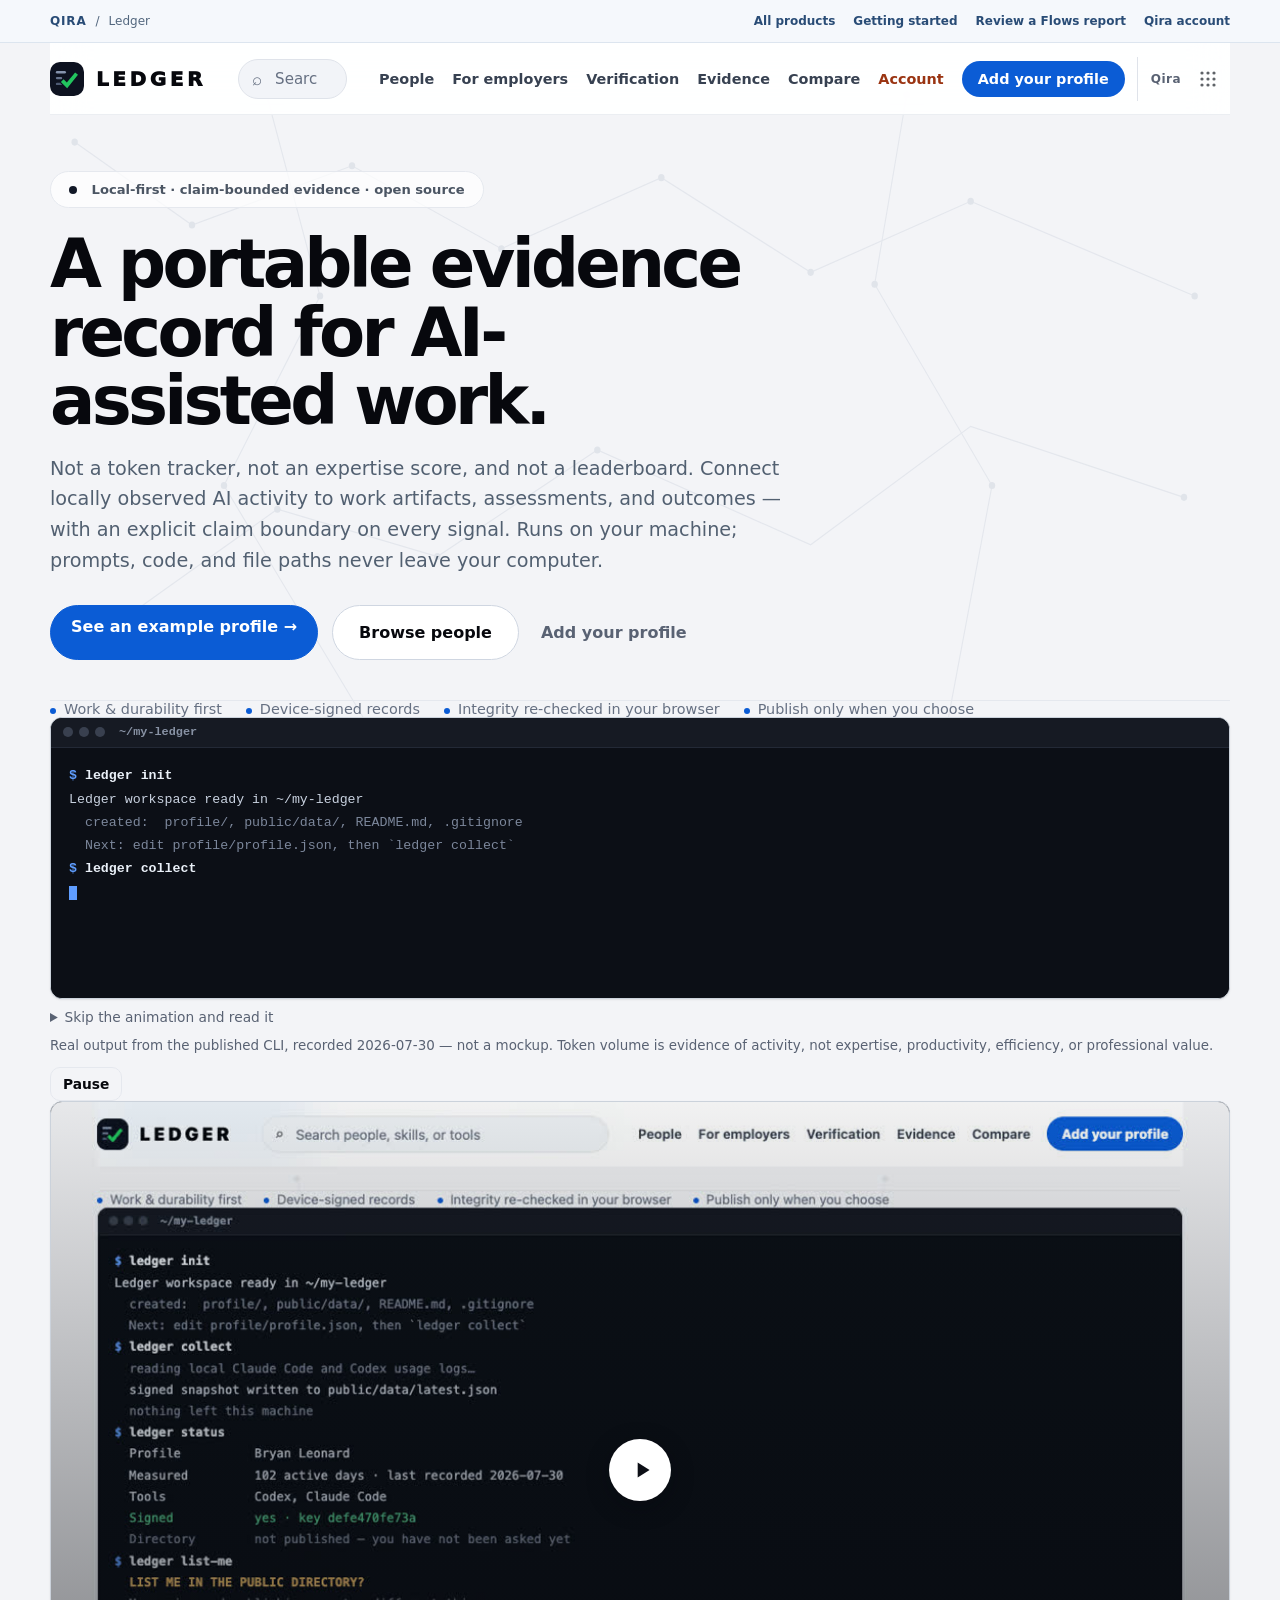
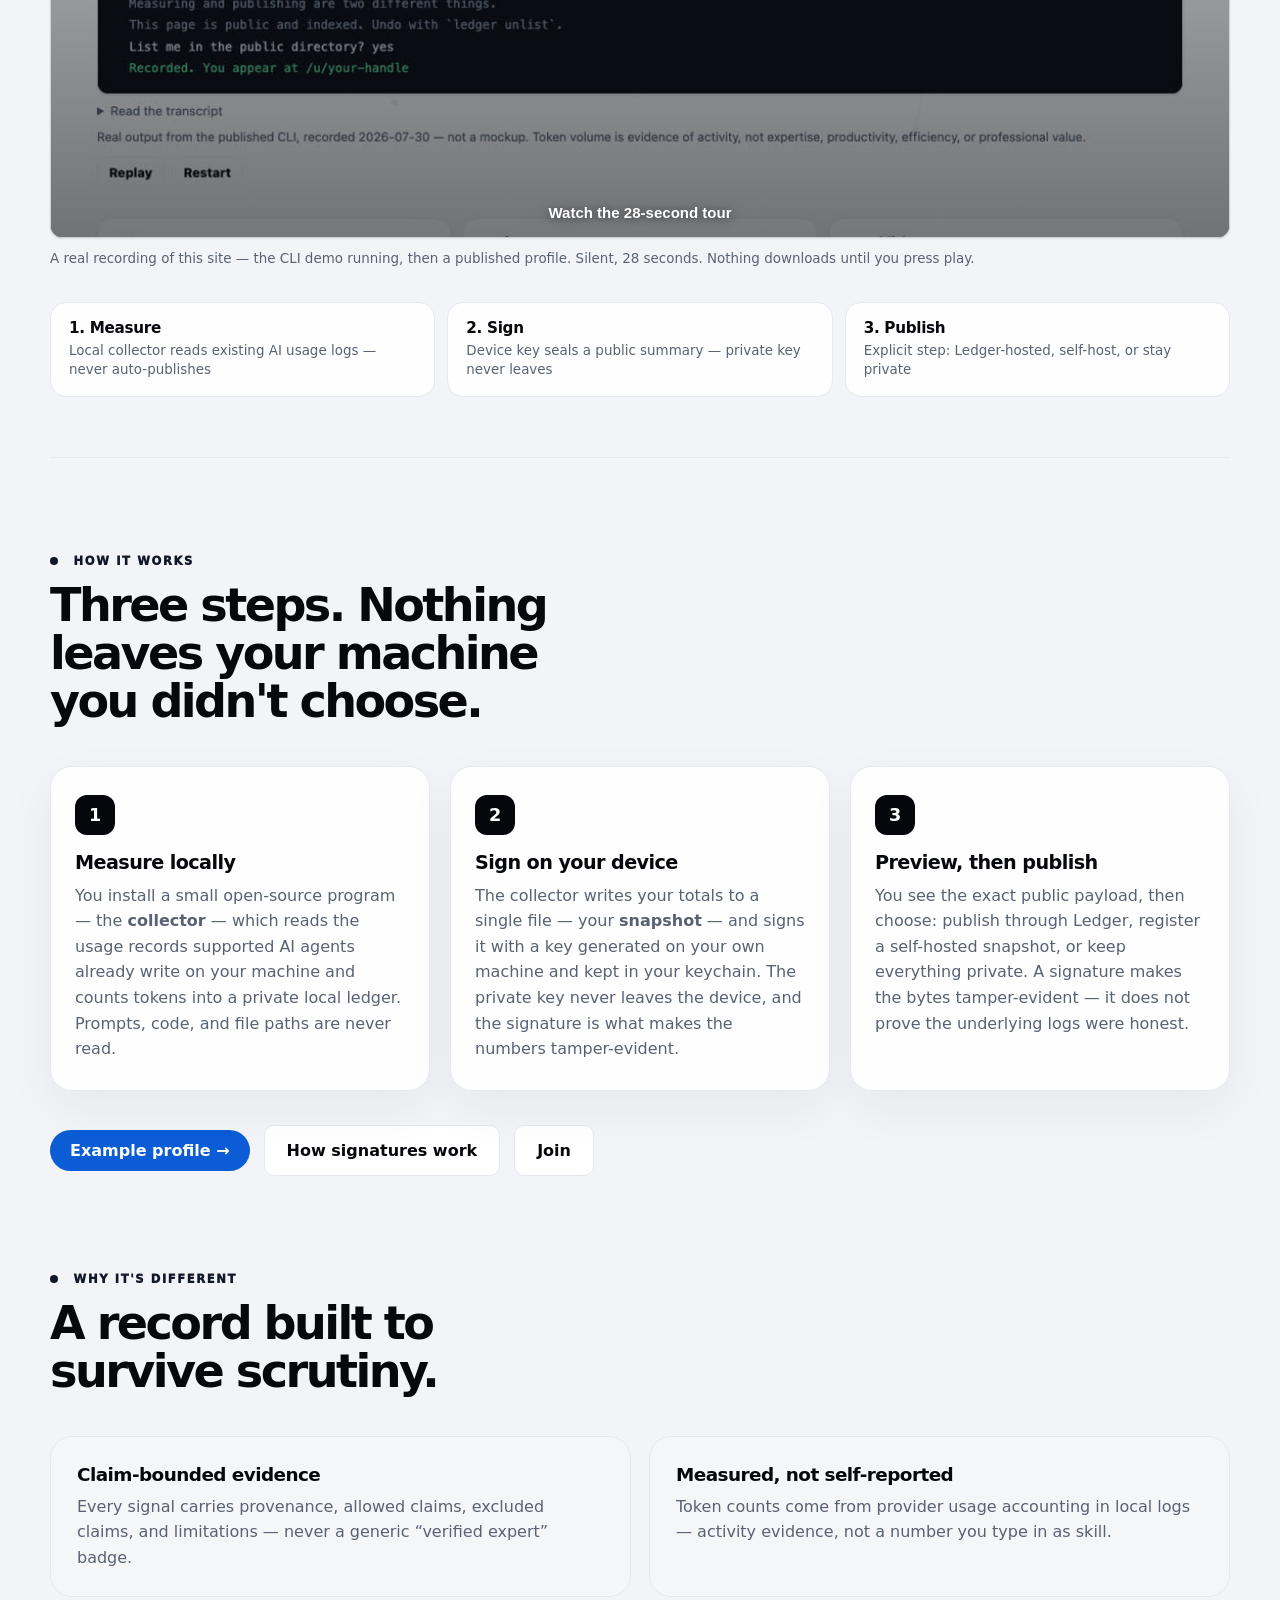
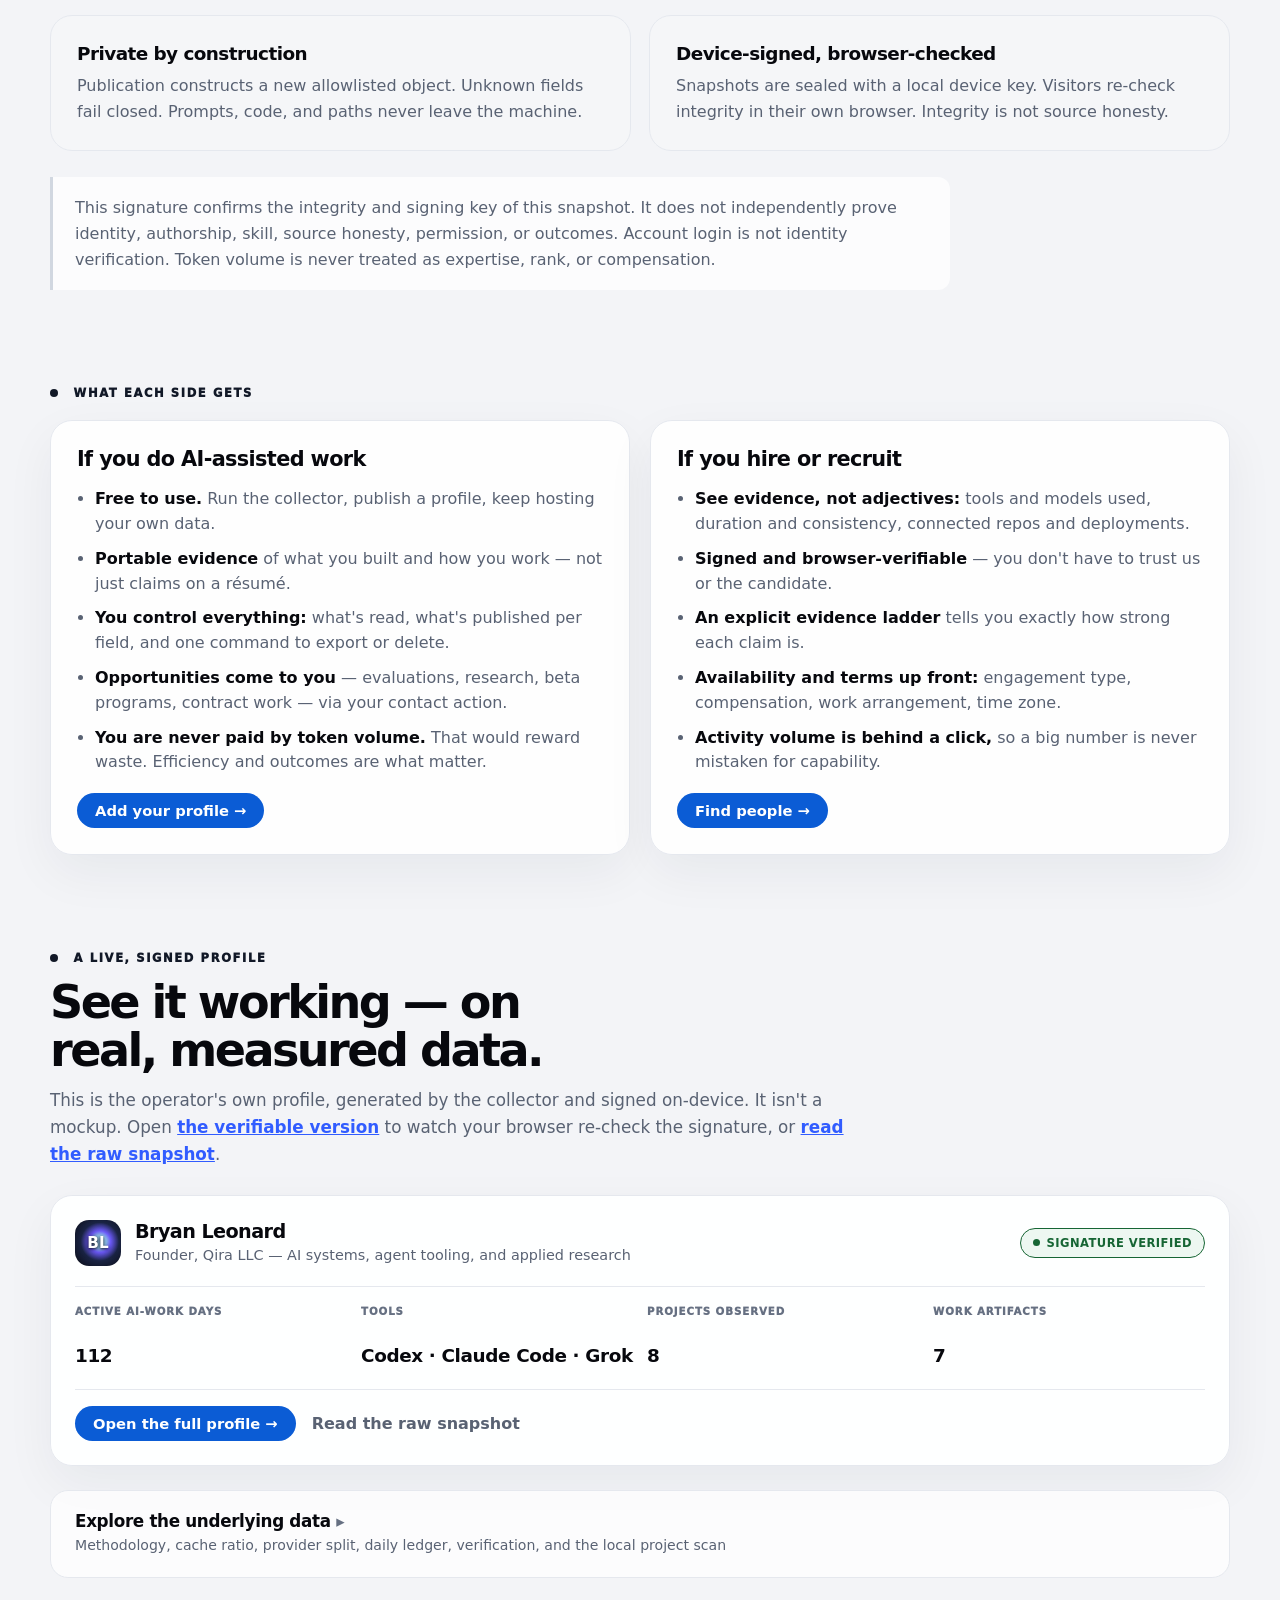
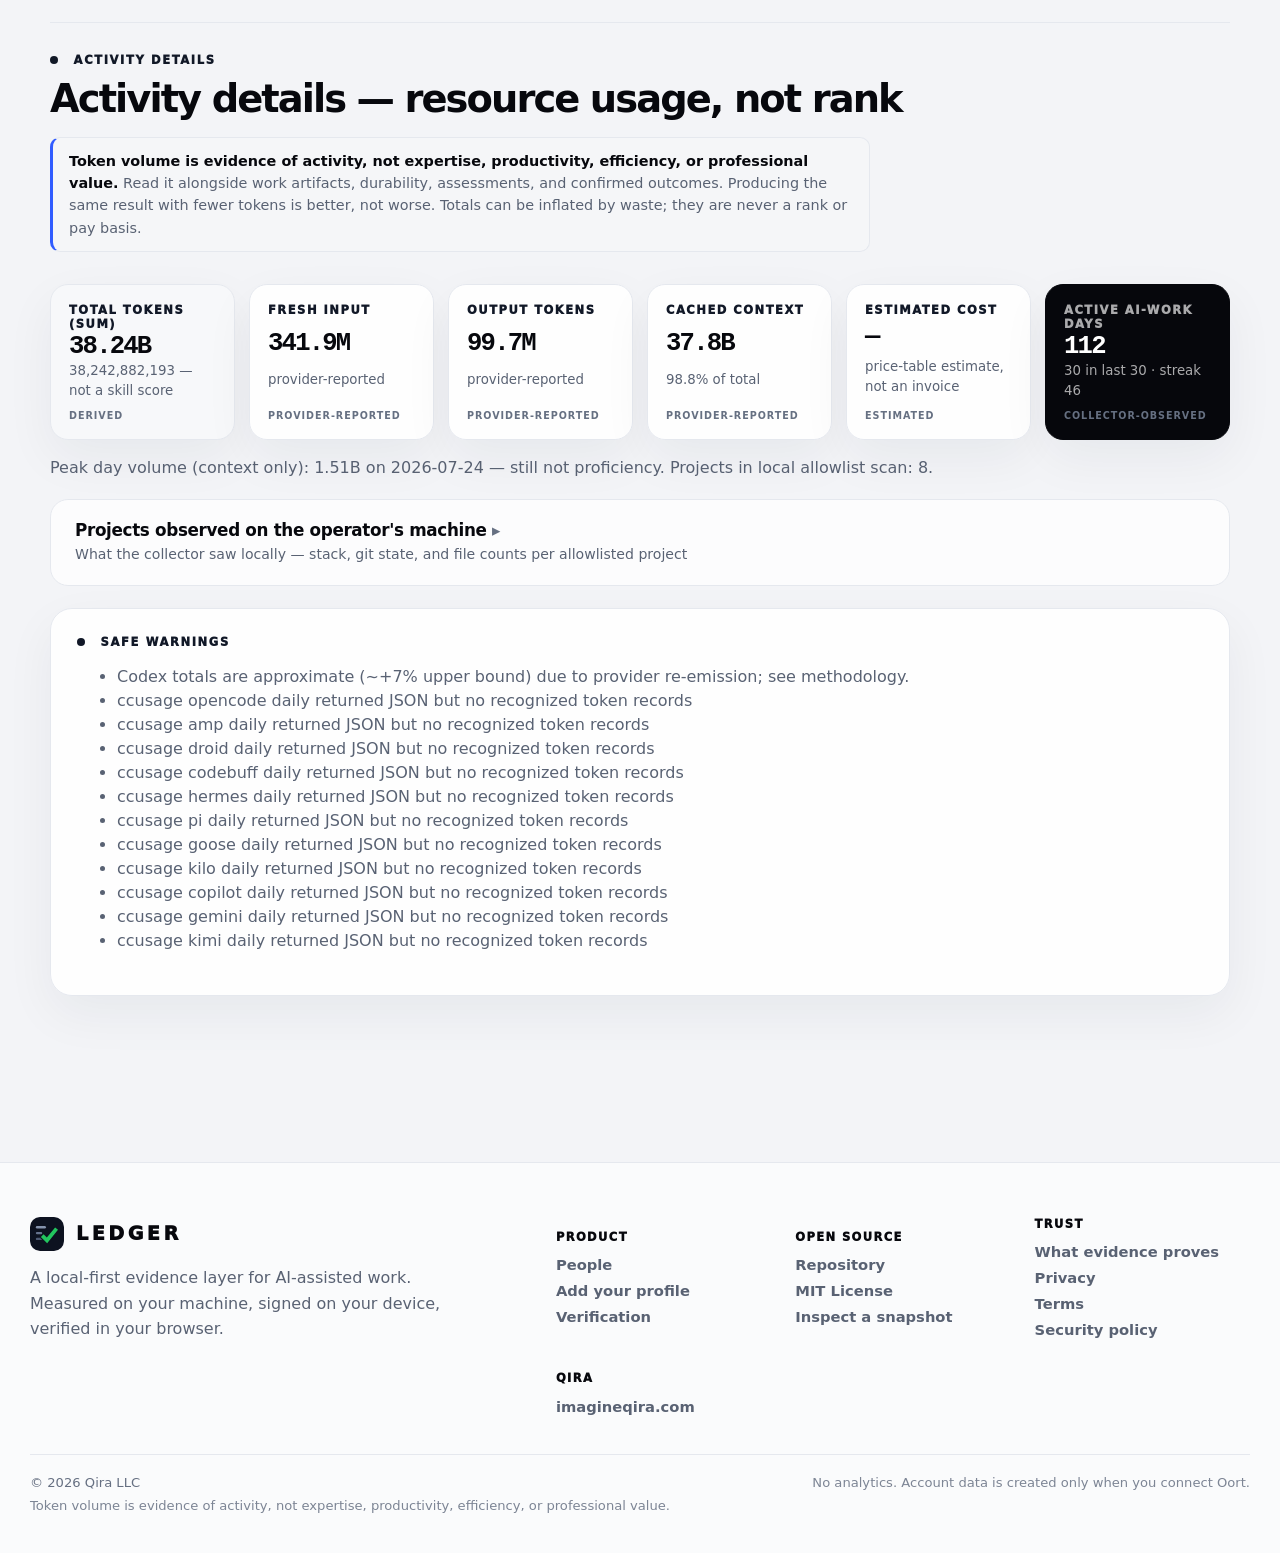
==== index.html @ e7b523a3 "Carry Flows evidence into a private Ledger review" ====
<!doctype html>
<html lang="en">
  <head>
    <meta charset="UTF-8" />
    <meta name="viewport" content="width=device-width, initial-scale=1.0" />
    <meta name="theme-color" content="#05070d" />

    <title>Ledger — Evidence layer for AI-assisted work</title>
    <meta
      name="description"
      content="A local-first evidence layer for AI-assisted work. Own a Ledger handle through your Qira account while prompts, code, provider logs, and signing keys remain on your machine."
    />
    <link rel="canonical" href="https://ledger.imagineqira.com/" />

    <!-- Icons -->
    <link rel="icon" href="/favicon.svg" type="image/svg+xml" />
    <link rel="icon" href="/favicon-32.png" sizes="32x32" type="image/png" />
    <link rel="apple-touch-icon" href="/apple-touch-icon.png" />

    <!-- Open Graph (Facebook, LinkedIn, Slack, Discord, iMessage) -->
    <meta property="og:type" content="website" />
    <meta property="og:site_name" content="Ledger — Evidence layer for AI-assisted work" />
    <meta property="og:title" content="Evidence of how you work with AI — not a token leaderboard" />
    <meta
      property="og:description"
      content="Measured on your machine. Signed on your device. Verified in the browser. Own your Ledger account through Oort and explicitly publish only the signed summary you approve."
    />
    <meta property="og:url" content="https://ledger.imagineqira.com/" />
    <meta property="og:image" content="https://ledger.imagineqira.com/og.png" />
    <meta property="og:image:width" content="1200" />
    <meta property="og:image:height" content="630" />
    <meta property="og:image:alt" content="Ledger — evidence of how you work with AI, not a token leaderboard" />

    <!-- Twitter / X -->
    <meta name="twitter:card" content="summary_large_image" />
    <meta name="twitter:title" content="Evidence of how you work with AI — not a token leaderboard" />
    <meta
      name="twitter:description"
      content="Measured on your machine. Signed on your device. Verified in the browser. Open-source, local-first — nothing leaves your computer."
    />
    <meta name="twitter:image" content="https://ledger.imagineqira.com/og.png" />
    <script src="/assets/qira-apps/qira-product-launcher.js?v=20260808" defer></script>
    <script type="module" crossorigin src="/assets/index-qira-e1676cfd7b.js"></script>
    <link rel="stylesheet" crossorigin href="/assets/index-DPDFuOQU.css">
      <script type="application/ld+json">{"@context":"https://schema.org","@graph":[{"@type":"Organization","@id":"https://ledger.imagineqira.com/#org","name":"Ledger","url":"https://ledger.imagineqira.com","logo":"https://ledger.imagineqira.com/favicon.svg","description":"A local-first evidence layer for AI-assisted work. Members measure their own AI usage on their machine, sign it on their device, and publish a record anyone can verify in the browser.","parentOrganization":{"@type":"Organization","name":"Qira LLC","url":"https://imagineqira.com"}},{"@type":"WebSite","@id":"https://ledger.imagineqira.com/#website","url":"https://ledger.imagineqira.com","name":"Ledger — Evidence layer for AI-assisted work","publisher":{"@id":"https://ledger.imagineqira.com/#org"}}]}</script>
  <link rel="stylesheet" href="/qira-product-bar.css?v=20261016">
</head>
  <body><div class="qira-product-bar" role="navigation" aria-label="Qira ecosystem"><div class="qira-product-bar__inner"><div class="qira-product-bar__brand"><a href="https://imagineqira.com/" aria-label="Qira home">QIRA</a><span aria-hidden="true">/</span><span>Ledger</span></div><div class="qira-product-bar__links"><a href="https://imagineqira.com/products/">All products</a><a href="https://imagineqira.com/start/?goal=ledger">Getting started</a><a href="/from-flows/">Review a Flows report</a><a href="https://imagineqira.com/account/">Qira account</a></div></div></div>
    <div id="root"></div>
    <!--
      Clean-URL restore for GitHub Pages. A hard load of /people is served by
      404.html, which redirects to /?/people (a real 200). This restores the
      clean path before the app boots, so the address bar reads /people and the
      status is 200 — no visible 404. See public/404.html.
    -->
    <script>
      (function () {
        var l = window.location;
        if (l.search[1] === '/') {
          var decoded = l.search
            .slice(1)
            .split('&')
            .map(function (s) { return s.replace(/~and~/g, '&'); })
            .join('?');
          window.history.replaceState(null, null, l.pathname.slice(0, -1) + decoded + l.hash);
        }
      })();
    </script>
  </body>
</html>
---- assets/index-DPDFuOQU.css ----
h1,h2,h3,h4,h5,h6{letter-spacing:-.011em;color:var(--ink);text-wrap:balance;margin:0 0 .5em;font-weight:750;line-height:1.25}h1{letter-spacing:-.021em;font-size:1.95rem}h2{letter-spacing:-.015em;font-size:1.35rem}h3{font-size:1.08rem}h4{font-size:.97rem}h5,h6{font-size:.9rem;font-weight:700}:root{color:#07080d;--ink:#07080d;--muted:#596273;--faint:#667082;--line:#e5e8ee;--soft:#f5f6f8;--blue:#315cff;--dark:#05060b;background:#fbfbfc;font-family:Inter,system-ui,-apple-system,BlinkMacSystemFont,Segoe UI,sans-serif}*{box-sizing:border-box}body{min-width:320px;min-height:100vh;color:var(--ink);background:radial-gradient(circle at 82% 13%,#00000009,#0000 16rem),radial-gradient(circle at 12% 30%,#315cff0b,#0000 23rem),linear-gradient(#fff,#fbfbfc);margin:0}a{color:inherit}main{width:min(1220px,100% - 40px);margin:0 auto;padding-bottom:88px;position:relative}.network-field{pointer-events:none;z-index:0;width:100%;height:100%;position:fixed;inset:0}.network-field path{fill:none;stroke:#cfd5df;stroke-width:1px}.network-field circle{fill:#c7ced9}.topbar{z-index:5;-webkit-backdrop-filter:blur(18px);backdrop-filter:blur(18px);background:#ffffffdb;border-bottom:1px solid #e5e8eebf;justify-content:space-between;align-items:center;height:72px;display:flex;position:sticky;top:0}.brand{letter-spacing:.18em;align-items:center;gap:12px;font-size:1.25rem;font-weight:950;text-decoration:none;display:flex}.brand-mark{border-radius:10px;flex:none;width:34px;height:34px;display:block}nav{color:#374151;align-items:center;gap:28px;font-size:.92rem;font-weight:650;display:flex}nav a{text-decoration:none}.nav-button{color:#fff;background:#05060b;border-radius:9px;padding:12px 18px;font-weight:850}.hero{z-index:1;border-bottom:1px solid var(--line);flex-direction:column;justify-content:center;min-height:auto;padding:56px 0 60px;display:flex;position:relative}.hero-pill{border:1px solid var(--line);color:#4b5563;background:#ffffffb8;border-radius:999px;width:fit-content;padding:10px 18px;font-size:.82rem;font-weight:800}.hero-pill span,.section-kicker span,.tier-label span{background:#111827;border-radius:999px;width:8px;height:8px;margin-right:10px;display:inline-block}.hero h1{letter-spacing:-.055em;max-width:16ch;margin:22px 0 18px;font-size:clamp(2.6rem,5.4vw,4.2rem);line-height:1.02}.hero p{color:#526071;max-width:62ch;margin:0;font-size:clamp(1.05rem,1.5vw,1.24rem);line-height:1.6}.hero-actions{flex-wrap:wrap;gap:14px;margin-top:28px;display:flex}.hero-actions a{background:#fff;border:1px solid #cfd6e1;border-radius:10px;padding:17px 26px;font-weight:900;text-decoration:none}.hero-actions a:first-child{color:#fff;background:#06070c;border-color:#06070c}.hero-facts{border-top:1px solid var(--line);color:#667082;flex-wrap:wrap;gap:24px;margin:40px 0 0;padding:22px 0 0;font-size:.9rem;display:flex}.notice{color:#9f1239;background:#fff4f5;border:1px solid #f0c8ce;border-radius:12px;width:fit-content;margin-top:22px;padding:12px 14px}code{background:#f1f3f6;border-radius:6px;padding:2px 6px}.metrics-grid{z-index:1;grid-template-columns:repeat(6,1fr);gap:14px;margin:32px 0 18px;display:grid;position:relative}.metric,.panel,.project-card{border:1px solid var(--line);background:#ffffffe0;box-shadow:0 18px 50px #141e320e}.metric{border-radius:18px;flex-direction:column;justify-content:space-between;min-height:156px;padding:18px;display:flex}.metric span,.section-kicker,dt,.tier-label{color:#111827;letter-spacing:.13em;text-transform:uppercase;font-size:.72rem;font-weight:950}.metric strong{letter-spacing:-.07em;font-family:ui-monospace,SFMono-Regular,Menlo,Monaco,Consolas,monospace;font-size:clamp(1.35rem,2vw,1.85rem)}.metric small,.panel-copy,.data-row small,.project-card p,.project-card small,dd,.warnings li,.section-title-row p{color:var(--muted);line-height:1.5}.metric--dark{color:#fff;background:#06070c;border-color:#06070c}.metric--dark span,.metric--dark small{color:#ffffffa8}.metric--quiet{background:#f7f8fa}.panel-grid{z-index:1;grid-template-columns:1.15fr .85fr;gap:18px;display:grid;position:relative}.panel{border-radius:22px;padding:26px}.wide-panel{grid-row:span 2}.full-panel{grid-column:1/-1}.panel h2,.project-section h2{letter-spacing:-.065em;margin:10px 0 12px;font-size:clamp(1.9rem,3.5vw,3.1rem);line-height:1.02}.ratio-track{background:#edf0f5;border-radius:999px;height:18px;margin:24px 0 18px;overflow:hidden}.ratio-track div{border-radius:inherit;background:linear-gradient(90deg,#06070c,#315cff);height:100%}.split-two{grid-template-columns:1fr 1fr;gap:12px;display:grid}.split-two div{border:1px solid var(--line);background:#f8f9fb;border-radius:16px;padding:16px}.split-two span{color:#667082;text-transform:uppercase;letter-spacing:.1em;font-size:.74rem;font-weight:900;display:block}.split-two strong{letter-spacing:-.06em;margin:5px 0;font-size:2.15rem;display:block}.data-row{border-bottom:1px solid var(--line);justify-content:space-between;gap:18px;padding:14px 0;display:flex}.data-row strong{display:block}.data-row div:last-child{text-align:right}.bars{align-items:end;gap:10px;height:290px;padding-top:20px;display:flex}.bar-wrap{text-align:center;flex-direction:column;flex:1;justify-content:end;gap:8px;min-width:18px;height:100%;display:flex}.bar{background:#08090e;border-radius:999px 999px 6px 6px;min-height:7px;position:relative;overflow:hidden}.bar span{background:#315cff;position:absolute;bottom:0;left:0;right:0}.bar-wrap small{color:#667082;font-size:.72rem}.project-section{z-index:1;margin-top:110px;position:relative}.tier-label{margin-bottom:22px}.project-title-row{grid-template-columns:minmax(0,1fr) minmax(320px,520px);align-items:end}.section-title-row{gap:26px;margin-bottom:28px;display:grid}.scanner-summary{grid-template-columns:repeat(3,1fr);gap:10px;display:grid}.scanner-summary div{border:1px solid var(--line);background:#ffffffc7;border-radius:18px;padding:16px}.scanner-summary strong{letter-spacing:-.06em;font-size:1.7rem;display:block}.scanner-summary span{color:#667082;text-transform:uppercase;letter-spacing:.1em;margin-top:2px;font-size:.72rem;font-weight:900;display:block}.project-matrix{grid-template-columns:repeat(4,minmax(0,1fr));align-items:stretch;gap:16px;display:grid}.project-card{border-radius:22px;flex-direction:column;gap:14px;min-height:320px;padding:20px;display:flex;position:relative;overflow:hidden}.project-card.is-missing{background:linear-gradient(#fbfcfe,#f7f8fa)}.project-index{color:#e1e6ef;letter-spacing:-.08em;z-index:0;font-size:3.8rem;font-weight:950;line-height:1;position:absolute;bottom:14px;right:18px}.project-head,.project-card p,.project-diagnostics,.project-links,.tag-row,.count-row,.project-card small{z-index:1;position:relative}.project-head{justify-content:space-between;align-items:flex-start;gap:14px;display:flex}.project-head strong{letter-spacing:-.045em;font-size:1.3rem;display:block}.project-head span{color:#667082;text-transform:uppercase;letter-spacing:.12em;margin-top:5px;font-size:.68rem;font-weight:950;display:block}.project-head b{color:#166534;letter-spacing:.12em;background:#edf7f1;border-radius:999px;flex:none;padding:6px 9px;font-size:.64rem}.project-card.is-missing .project-head b{color:#667085;background:#f1f3f6}.project-diagnostics{grid-template-columns:repeat(2,minmax(0,1fr));gap:8px;display:grid}.project-diagnostics div{border:1px solid var(--line);background:#fafbfc;border-radius:13px;min-width:0;padding:9px 10px}.project-diagnostics span{color:#667082;text-transform:uppercase;letter-spacing:.1em;font-size:.62rem;font-weight:950;display:block}.project-diagnostics strong{text-overflow:ellipsis;white-space:nowrap;margin-top:3px;font-size:.82rem;display:block;overflow:hidden}.project-links,.tag-row,.count-row{flex-wrap:wrap;gap:7px;display:flex}.project-links a,.project-links span,.tag-row span,.count-row span{border:1px solid var(--line);color:#475467;background:#f8f9fb;border-radius:999px;padding:6px 8px;font-size:.72rem;font-weight:850;text-decoration:none}.tag-row span{color:#fff;background:#05060b;border-color:#05060b}.proof-list{gap:10px;margin:0;display:grid}.proof-list div{border-bottom:1px solid var(--line);grid-template-columns:132px 1fr;gap:12px;padding-bottom:10px;display:grid}dd{word-break:break-word;margin:0;line-height:1.5}.proof-list dd,.kv strong{font-family:ui-monospace,SFMono-Regular,Menlo,Monaco,Consolas,monospace;font-size:.82rem}.warnings{z-index:1;margin-top:22px;position:relative}@media (width<=1080px){.metrics-grid{grid-template-columns:repeat(3,1fr)}.panel-grid,.project-title-row{grid-template-columns:1fr}.wide-panel{grid-row:auto}.project-matrix{grid-template-columns:repeat(2,minmax(0,1fr))}nav{gap:14px}}@media (width<=720px){main{width:min(100% - 24px,1220px)}.topbar{height:auto;padding:14px 0}.brand span{font-size:1rem}nav{display:none}.hero{min-height:650px;padding-top:60px}.hero h1{font-size:clamp(3.1rem,16vw,4.8rem)}.hero-actions,.hero-facts{display:grid}.metrics-grid,.split-two,.project-matrix,.scanner-summary{grid-template-columns:1fr}.proof-list div,.data-row{grid-template-columns:1fr;display:grid}.data-row div:last-child{text-align:left}.project-card{min-height:auto}}.evidence-tag{letter-spacing:.1em;text-transform:uppercase;color:var(--faint);margin-top:8px;font-size:.6rem;font-style:normal;font-weight:800}.methodology-grid{grid-template-columns:1fr;gap:10px;margin:6px 0 14px;display:grid}@media (width>=720px){.methodology-grid{grid-template-columns:1fr 1fr}}.methodology-row{border:1px solid var(--line);background:var(--soft);border-radius:12px;padding:12px 14px}.methodology-head{justify-content:space-between;align-items:center;gap:10px;margin-bottom:6px;display:flex}.methodology-head strong{font-size:.92rem}.methodology-row small{color:var(--muted);font-size:.8rem;line-height:1.45}.evidence-chip{letter-spacing:.08em;text-transform:uppercase;white-space:nowrap;border:1px solid #0000;border-radius:999px;padding:3px 8px;font-size:.62rem;font-weight:900}.evidence-provider_reported{color:#2947cc;background:#315cff1f;border-color:#315cff40}.evidence-collector_derived{color:#0f766e;background:#0d94881f;border-color:#0d948840}.evidence-tokenizer_estimated{color:#b45309;background:#b453091f;border-color:#b4530947}.evidence-application_reported{color:#4338ca;background:#4f46e51f;border-color:#4f46e540}.evidence-user_submitted{color:#4b5563;background:#6b728024;border-color:#6b72804d}.methodology-not{margin:6px 0 0;padding-left:18px}.methodology-not li{color:var(--muted);font-size:.82rem;line-height:1.55}.profile{z-index:1;flex-direction:column;gap:18px;margin:28px 0 8px;display:flex;position:relative}.profile-card{border:1px solid var(--line);background:#ffffffe6;border-radius:22px;flex-wrap:wrap;justify-content:space-between;align-items:flex-start;gap:16px 24px;padding:24px;display:flex;box-shadow:0 18px 50px #141e320f}.profile-id{flex:340px;align-items:flex-start;gap:18px;min-width:0;display:flex}.profile-avatar{letter-spacing:-.03em;color:#fff;background:linear-gradient(135deg,#05060b,#315cff);border-radius:20px;flex:none;justify-content:center;align-items:center;width:66px;height:66px;font-size:1.5rem;font-weight:950;display:flex}.profile-name{letter-spacing:-.02em;margin:0;font-size:1.55rem}.profile-pronouns{color:var(--faint);letter-spacing:0;font-size:.9rem;font-weight:600}.profile-role{color:var(--muted);margin:2px 0 0;font-weight:600}.profile-meta{color:var(--muted);flex-wrap:wrap;gap:8px 14px;margin-top:8px;font-size:.85rem;display:flex}.profile-avail{color:#0f766e;font-weight:700}.profile-links{gap:14px;margin-top:10px;display:flex}.profile-links a{color:var(--blue);font-size:.82rem;font-weight:800;text-decoration:none}.profile-verify{border-top:1px solid var(--line);flex-wrap:wrap;flex-basis:100%;justify-content:flex-start;align-items:center;gap:8px;width:100%;margin-top:4px;padding-top:16px;display:flex}.vchip-more{cursor:pointer;color:var(--muted);border:1px dashed var(--line);background:#fff;text-decoration:none}.vchip-more:hover{color:var(--ink);border-color:var(--faint)}.idp-explain{color:var(--muted);align-self:center;font-size:.72rem;font-weight:700;text-decoration:none}.idp-explain:hover{color:var(--ink);text-decoration:underline}.vchip{letter-spacing:.02em;border:1px solid var(--line);background:var(--soft);color:var(--muted);cursor:help;border-radius:999px;align-items:center;gap:6px;padding:5px 10px;font-size:.7rem;font-weight:800;display:inline-flex}.vchip b{font-size:.72rem}.vchip-verified{color:#0f766e;background:#0d94881f;border-color:#0d948847}.vchip-reported{color:#2947cc;background:#315cff1a;border-color:#315cff38}.vchip-pending{color:#4b5563;background:#6b72801f;border-color:#6b728040}.vchip-unverified,.vchip-self_submitted{color:#92400e;background:#b4530914;border-color:#b4530933}.profile-bio{color:var(--muted);max-width:820px;margin:0;line-height:1.55}.profile-stats{grid-template-columns:repeat(6,1fr);gap:12px;display:grid}.profile-stats>div{border:1px solid var(--line);background:#ffffffd9;border-radius:14px;padding:14px}.profile-stats strong{letter-spacing:-.05em;font-family:ui-monospace,SFMono-Regular,Menlo,monospace;font-size:1.4rem;display:block}.profile-stats span{color:var(--muted);text-transform:uppercase;letter-spacing:.06em;margin-top:4px;font-size:.72rem;font-weight:700;display:block}.profile-cols{grid-template-columns:1fr 1fr;gap:16px;display:grid}.profile-block{border:1px solid var(--line);background:var(--soft);border-radius:16px;padding:16px}.profile-block h3{letter-spacing:.12em;text-transform:uppercase;color:#111827;margin:0 0 10px;font-size:.72rem;font-weight:950}.profile-block h3:not(:first-child){margin-top:14px}.tag-row{flex-wrap:wrap;gap:7px;margin-bottom:4px;display:flex}.tag-row span{color:var(--muted);border:1px solid var(--line);background:#fff;border-radius:999px;padding:4px 10px;font-size:.76rem;font-weight:700}.tag-row .tag-strong{color:#111827;background:#315cff0f;border-color:#315cff4d}.tag-row .tag-open{color:#0f766e;background:#0d94880f;border-color:#0d94884d}.profile-heatmap{border:1px solid var(--line);background:#ffffffd9;border-radius:16px;padding:16px}.heatmap{padding:10px 0 4px;overflow-x:auto}.heatmap-grid{gap:3px;min-width:min-content;display:flex}.heatmap-col{flex-direction:column;gap:3px;display:flex}.heatmap-cell{background:var(--soft);border-radius:3px;width:12px;height:12px}.heatmap-cell.hm-empty{background:0 0}.heatmap .hm-0{background:#eceef3}.heatmap .hm-1{background:#c7d2fe}.heatmap .hm-2{background:#8ea2ff}.heatmap .hm-3{background:#5470ff}.heatmap .hm-4{background:#2947cc}.heatmap-legend{color:var(--faint);align-items:center;gap:5px;margin-top:10px;font-size:.7rem;font-weight:700;display:flex}.heatmap-legend i{border-radius:3px;width:12px;height:12px;display:inline-block}.profile-note{color:var(--faint);margin:12px 0 0;font-size:.78rem;line-height:1.5}@media (width<=900px){.profile-stats{grid-template-columns:repeat(3,1fr)}.profile-cols{grid-template-columns:1fr}.profile-verify{justify-content:flex-start;max-width:none}}@media (width<=520px){.profile-stats{grid-template-columns:repeat(2,1fr)}}body{overflow-x:clip}.panel-grid>*,.metrics-grid>*,.panel{min-width:0}.bars{overflow-x:auto}@media (width<=560px){.metrics-grid{grid-template-columns:repeat(2,1fr)}}.profile-work{border:1px solid var(--line);background:#ffffffe6;border-radius:22px;flex-direction:column;gap:16px;padding:22px;display:flex}.work-head h3{letter-spacing:-.02em;margin:6px 0 4px;font-size:1.2rem}.work-head p{color:var(--muted);max-width:760px;margin:0;font-size:.88rem;line-height:1.5}.work-grid{grid-template-columns:repeat(auto-fill,minmax(268px,1fr));gap:12px;display:grid}.work-card{border:1px solid var(--line);background:#fff;border-radius:16px;flex-direction:column;gap:8px;padding:14px;display:flex}.work-card.work-collector_observed{border-color:#0f766e59;box-shadow:inset 0 0 0 1px #0f766e14}.work-top{flex-wrap:wrap;justify-content:space-between;align-items:center;gap:8px;display:flex}.work-type{letter-spacing:.12em;text-transform:uppercase;color:var(--faint);font-size:.68rem;font-weight:900}.work-badge{border:1px solid var(--line);white-space:nowrap;cursor:help;border-radius:999px;align-items:center;gap:5px;padding:3px 8px;font-size:.7rem;font-weight:800;display:inline-flex}.work-badge b{font-size:.75rem;line-height:1}.wb-collector_observed{color:#0f766e;background:#0f766e17;border-color:#0f766e4d}.wb-link_provided{color:#1d4ed8;background:#1d4ed814;border-color:#1d4ed840}.wb-self_reported{color:var(--muted);background:#64748b14}.work-title{letter-spacing:-.01em;font-size:.97rem;line-height:1.3}.work-desc{color:var(--muted);margin:0;font-size:.83rem;line-height:1.5}.work-foot{color:var(--faint);flex-wrap:wrap;gap:6px 12px;margin-top:auto;padding-top:4px;font-size:.74rem;font-weight:600;display:flex}.work-foot a{color:var(--blue);font-weight:800;text-decoration:none}.work-foot a:hover{text-decoration:underline}.work-outcomes h3{letter-spacing:-.02em;margin:4px 0 6px;font-size:1.05rem}.work-outcome-note,.work-empty{color:var(--muted);max-width:760px;margin:0 0 10px;font-size:.85rem;line-height:1.55}.work-empty{border:1px dashed var(--line);background:#64748b0a;border-radius:14px;padding:14px}@media (width<=720px){.profile-work{border-radius:18px;padding:16px}.work-grid{grid-template-columns:1fr}}a:focus-visible,button:focus-visible,summary:focus-visible,details:focus-visible,[tabindex]:focus-visible{outline-offset:2px;border-radius:4px;outline:3px solid #6ea8fe}a:focus,button:focus,summary:focus{outline-offset:2px;outline:3px solid #6ea8fe}a:focus:not(:focus-visible),button:focus:not(:focus-visible),summary:focus:not(:focus-visible){outline:none}@media (prefers-reduced-motion:reduce){*,:before,:after{scroll-behavior:auto!important;transition-duration:.01ms!important;animation-duration:.01ms!important;animation-iteration-count:1!important}}.heatmap-data{margin-top:.75rem;font-size:.85rem}.heatmap-data summary{cursor:pointer;color:var(--muted,#9aa4b2);padding:.25rem 0}.heatmap-data summary:hover{color:var(--text,#e6edf3)}.heatmap-table-wrap{max-height:22rem;margin-top:.5rem;overflow:auto}.heatmap-data table{border-collapse:collapse;font-variant-numeric:tabular-nums;width:100%}.heatmap-data caption{text-align:left;color:var(--muted,#9aa4b2);padding-bottom:.5rem}.heatmap-data th,.heatmap-data td{text-align:left;border-bottom:1px solid #ffffff14;padding:.3rem .6rem;font-weight:400}.heatmap-data thead th{background:var(--panel,#12161c);font-weight:600;position:sticky;top:0}.heatmap-data td{text-align:right}.skip-link{z-index:100;color:#0b0e13;background:#6ea8fe;border-radius:0 0 6px;padding:.6rem 1rem;font-weight:600;position:absolute;top:0;left:-9999px}.skip-link:focus{left:0}.directory,.join,.verify-page{z-index:1;padding-top:48px;position:relative}.directory-head{flex-wrap:wrap;justify-content:space-between;align-items:flex-start;gap:24px;margin-bottom:30px;display:flex}.directory-head h2{letter-spacing:-.065em;margin:0 0 10px;font-size:clamp(1.9rem,3.5vw,3.1rem);line-height:1.02}.directory-head p{max-width:62ch;color:var(--muted);margin:0;line-height:1.55}.cta{color:#fff;white-space:nowrap;background:#06070c;border-radius:10px;padding:15px 22px;font-weight:900;text-decoration:none;display:inline-block}.cta:hover{background:#1b1f2b}.directory-controls{flex-wrap:wrap;align-items:center;gap:14px;margin-bottom:24px;display:flex}.directory-controls input[type=search]{border:1px solid var(--line);min-width:0;color:var(--ink);font:inherit;background:#fff;border-radius:10px;flex:22rem;padding:14px 16px}.directory-controls input[type=search]:focus-visible{outline:2px solid var(--blue);outline-offset:2px}.toggle{color:var(--muted);align-items:center;gap:8px;font-size:.92rem;font-weight:700;display:inline-flex}.member-grid{grid-template-columns:repeat(auto-fill,minmax(min(100%,21rem),1fr));gap:16px;margin:0;padding:0;list-style:none;display:grid}.member-card{border:1px solid var(--line);background:#ffffffe0;border-radius:22px;flex-direction:column;gap:14px;padding:22px;display:flex;box-shadow:0 18px 50px #141e320e}.member-link{color:inherit;align-items:flex-start;gap:14px;text-decoration:none;display:flex}.member-link:hover .member-identity strong{text-decoration:underline}.member-link:focus-visible{outline:2px solid var(--blue);outline-offset:3px;border-radius:12px}.member-avatar{color:#fff;background:radial-gradient(circle at 54% 47%,#9bd2ff 0 18%,#6f5cff 31%,#1a2444 55%,#080910 100%);border-radius:14px;flex:none;place-items:center;width:46px;height:46px;font-size:.95rem;font-weight:900;display:grid}.member-identity{flex-direction:column;gap:4px;min-width:0;display:flex}.member-identity strong{letter-spacing:-.04em;color:var(--ink);font-size:1.15rem}.member-headline{color:var(--muted);font-size:.88rem;line-height:1.45}.member-location{color:var(--faint);font-size:.78rem;font-weight:700}.member-stats{border-top:1px solid var(--line);grid-template-columns:repeat(3,minmax(0,1fr));gap:10px;margin:0;padding:14px 0 0;display:grid}.member-stats>div{grid-template-rows:2.4em auto;align-content:start;gap:3px;min-width:0;display:grid}.member-stats dt{color:var(--faint);letter-spacing:.1em;text-transform:uppercase;font-size:.62rem;font-weight:950}.member-stats dd{letter-spacing:-.05em;color:var(--ink);margin:0;font-family:ui-monospace,SFMono-Regular,Menlo,monospace;font-size:1.15rem}.member-tools{color:var(--muted);margin:0;font-size:.82rem;font-weight:700}.member-availability{border-top:1px dashed var(--line);color:var(--muted);margin:0;padding-top:12px;font-size:.84rem;line-height:1.5}.directory-footnote{border-top:1px solid var(--line);color:var(--muted);max-width:72ch;margin-top:34px;padding-top:22px;font-size:.87rem;line-height:1.6}.sig{letter-spacing:.04em;text-transform:uppercase;border:1px solid;border-radius:999px;align-items:center;gap:7px;width:fit-content;padding:7px 12px;font-size:.72rem;font-weight:900;display:inline-flex}.sig-dot{background:currentColor;border-radius:999px;width:7px;height:7px}.sig-valid{color:#166534;background:#edf7f1}.sig-invalid{color:#9f1239;background:#fff4f5}.sig-unsigned{color:#854d0e;background:#fefce8}.sig-unreachable,.sig-checking{color:#667085;background:#f1f3f6}.member-banner{justify-content:space-between;align-items:center;gap:16px;padding:24px 0 0;display:flex}.member-banner a{color:var(--muted);font-weight:800;text-decoration:none}.member-banner a:hover{color:var(--ink);text-decoration:underline}.alert{background:#fff4f5;border-color:#f0c8ce}.alert h2{color:#9f1239}.join,.verify-page{max-width:860px;margin:0 auto}.join-head h2,.verify-page h2{letter-spacing:-.065em;margin:0 0 14px;font-size:clamp(1.9rem,3.5vw,3.1rem);line-height:1.02}.lede{color:var(--muted);max-width:64ch;margin:0;font-size:1.15rem;line-height:1.62}.steps{gap:34px;margin:44px 0 0;padding:0;list-style:none;display:grid}.steps>li{border-left:2px solid var(--line);padding-left:22px}.steps h3{letter-spacing:-.03em;margin:0 0 8px;font-size:1.15rem}.steps p{color:var(--muted);max-width:64ch;margin:0 0 12px;line-height:1.6}.muted{color:var(--muted)}.steps .muted{font-size:.86rem}.command{background:#06070c;border-radius:12px;align-items:center;gap:12px;margin-bottom:10px;padding:13px 16px;display:flex;overflow-x:auto}.command code{white-space:pre;color:#e8ecf5;background:0 0;padding:0;font-family:ui-monospace,SFMono-Regular,Menlo,monospace;font-size:.84rem}.command button{letter-spacing:.08em;text-transform:uppercase;color:#fff;cursor:pointer;background:0 0;border:1px solid #ffffff38;border-radius:8px;flex:none;margin-left:auto;padding:7px 12px;font-size:.7rem;font-weight:900}.command button:hover{background:#ffffff1f}.command button:focus-visible{outline-offset:2px;outline:2px solid #9bd2ff}.join-honest{border:1px solid var(--line);background:var(--soft);border-radius:22px;margin-top:44px;padding:26px}.join-honest h3{letter-spacing:-.03em;margin:0 0 14px;font-size:1.05rem}.join-honest ul{gap:10px;margin:0;padding-left:20px;display:grid}.join-honest li{color:var(--muted);line-height:1.6}.join-honest strong{color:var(--ink)}.verify-form{margin:40px 0 18px}.verify-form label{letter-spacing:.13em;text-transform:uppercase;margin-bottom:10px;font-size:.72rem;font-weight:900;display:block}.verify-row{flex-wrap:wrap;gap:12px;display:flex}.verify-row input{border:1px solid var(--line);min-width:0;color:var(--ink);font:inherit;background:#fff;border-radius:10px;flex:20rem;padding:14px 16px}.verify-row input:focus-visible{outline:2px solid var(--blue);outline-offset:2px}.verify-row button{color:#fff;cursor:pointer;background:#06070c;border:1px solid #06070c;border-radius:10px;padding:14px 24px;font-weight:900}.verify-row button[disabled]{opacity:.6;cursor:progress}.verify-result{flex-direction:column;gap:10px;margin-bottom:26px;display:flex}.verify-result p{color:var(--muted);margin:0;line-height:1.55}.visually-hidden{clip:rect(0 0 0 0);white-space:nowrap;border:0;width:1px;height:1px;margin:-1px;padding:0;position:absolute;overflow:hidden}@media (width<=720px){.directory-head{flex-direction:column;align-items:stretch}.member-stats{grid-template-columns:repeat(2,minmax(0,1fr))}.member-banner{padding-top:16px}}.band{z-index:1;margin:96px 0;position:relative}.band-head{max-width:760px;margin-bottom:40px}.band-head h2{letter-spacing:-.055em;margin:14px 0 0;font-size:clamp(1.9rem,3.6vw,3rem);line-height:1.04}.section-kicker{color:#111827;letter-spacing:.14em;text-transform:uppercase;font-size:.72rem;font-weight:950}.how-steps{grid-template-columns:repeat(3,1fr);gap:20px;margin:0;padding:0;list-style:none;display:grid}.how-steps>li{border:1px solid var(--line);background:#ffffffe6;border-radius:22px;padding:28px 24px;position:relative;box-shadow:0 18px 50px #141e320e}.how-num{color:#fff;background:#06070c;border-radius:12px;place-items:center;width:40px;height:40px;margin-bottom:16px;font-size:1.1rem;font-weight:900;display:grid}.how-steps h3{letter-spacing:-.03em;margin:0 0 8px;font-size:1.2rem}.how-steps p{color:var(--muted);margin:0;line-height:1.6}.band-cta{flex-wrap:wrap;align-items:center;gap:14px;margin-top:34px;display:flex}.band-cta .ghost{border:1px solid var(--line);color:var(--ink);background:#fff;border-radius:10px;padding:15px 22px;font-weight:800;text-decoration:none}.band-cta .ghost:hover{border-color:#cfd6e1}.why-grid{grid-template-columns:repeat(2,1fr);gap:18px;display:grid}.why-card{border:1px solid var(--line);background:var(--soft);border-radius:22px;padding:26px}.why-card h3{letter-spacing:-.03em;margin:0 0 8px;font-size:1.15rem}.why-card p{color:var(--muted);margin:0;line-height:1.6}.why-honest{color:var(--muted);background:#ffffffb3;border-left:3px solid #d1d7e0;border-radius:0 12px 12px 0;max-width:900px;margin:26px 0 0;padding:18px 22px;line-height:1.6}.why-honest strong{color:var(--ink)}.example-intro{z-index:1;max-width:820px;margin:96px 0 26px;position:relative}.example-intro h2{letter-spacing:-.055em;margin:14px 0 12px;font-size:clamp(1.9rem,3.6vw,3rem);line-height:1.04}.example-intro p{color:var(--muted);margin:0;font-size:1.05rem;line-height:1.62}.example-intro a{color:var(--blue);font-weight:700}.site-footer{z-index:1;border-top:1px solid var(--line);background:#fff9;margin-top:110px;position:relative}.footer-inner{grid-template-columns:1.4fr 2fr;gap:40px;width:min(1220px,100% - 40px);margin:0 auto;padding:54px 0 30px;display:grid}.footer-brand .brand{letter-spacing:.18em;margin-bottom:14px;font-size:1.2rem;font-weight:950}.footer-brand p{color:var(--muted);max-width:42ch;margin:0;line-height:1.6}.footer-cols{grid-template-columns:repeat(3,1fr);gap:24px;display:grid}.footer-cols h3{letter-spacing:.12em;text-transform:uppercase;color:var(--ink);margin:0 0 12px;font-size:.72rem;font-weight:950}.footer-cols a{color:var(--muted);margin-bottom:9px;font-size:.92rem;text-decoration:none;display:block}.footer-cols a:hover{color:var(--ink);text-decoration:underline}.footer-legal{border-top:1px solid var(--line);width:min(1220px,100% - 40px);color:var(--faint);flex-wrap:wrap;justify-content:space-between;gap:8px 24px;margin:0 auto;padding:20px 0 40px;font-size:.82rem;display:flex}@media (width<=1080px){.how-steps{grid-template-columns:1fr}.footer-inner{grid-template-columns:1fr;gap:30px}}@media (width<=720px){.band{margin:68px 0}.why-grid{grid-template-columns:1fr}.footer-cols{grid-template-columns:1fr 1fr}}.profile-card{flex-wrap:wrap;justify-content:space-between;align-items:flex-start;gap:20px;display:flex}.profile-actions{flex-direction:column;align-items:flex-end;gap:12px;margin-left:auto;display:flex}.profile-cta{color:#fff;letter-spacing:-.01em;white-space:nowrap;background:#06070c;border-radius:12px;padding:15px 24px;font-size:1.02rem;font-weight:900;text-decoration:none;transition:transform 80ms,filter .12s;display:inline-block;box-shadow:0 10px 30px #06070c38}.profile-cta:hover{filter:brightness(1.14);transform:translateY(-1px)}.profile-cta:focus-visible{outline:2px solid var(--blue);outline-offset:3px}.profile-photo{object-fit:cover}.work-caveat{color:var(--muted);max-width:760px;margin:8px 0 0;font-size:.82rem;line-height:1.5}.profile-telemetry{border-top:1px solid var(--line);margin-top:32px;padding-top:8px}.profile-telemetry .profile-stats{margin-top:14px}@media (width<=720px){.profile-actions{align-items:stretch;width:100%;margin-left:0}.profile-cta{text-align:center}}.activity-disclaimer{border:1px solid var(--line);border-left:3px solid var(--blue);background:var(--soft);color:var(--muted);border-radius:10px;max-width:820px;margin:0 0 16px;padding:12px 16px;font-size:.9rem;line-height:1.55}.activity-disclaimer strong{color:var(--ink)}.activity-disclaimer-compact{border-left-width:2px;margin:10px 0 0;padding:8px 12px;font-size:.82rem}.activity-details{z-index:1;border-top:1px solid var(--line);margin-top:44px;padding-top:30px;position:relative}.activity-details h2{letter-spacing:-.05em;margin:8px 0 14px;font-size:clamp(1.7rem,3vw,2.4rem)}.opportunity-panel{z-index:1;border:1px solid var(--line);background:var(--soft);border-radius:18px;margin:20px 0;padding:22px;position:relative}.opportunity-grid{grid-template-columns:repeat(auto-fit,minmax(220px,1fr));gap:14px 24px;margin:14px 0 0;display:grid}.opportunity-row dt{color:var(--faint);letter-spacing:.1em;text-transform:uppercase;margin:0;font-size:.66rem;font-weight:950}.opportunity-row dd{color:var(--ink);margin:3px 0 0;font-weight:650;line-height:1.4}.opportunity-foot{border-top:1px solid var(--line);flex-wrap:wrap;align-items:center;gap:14px;margin-top:18px;padding-top:14px;display:flex}.opportunity-note{color:var(--muted);flex:300px;font-size:.8rem;line-height:1.5}.cta-sm{border-radius:10px;padding:11px 18px;font-size:.92rem}.efficiency-panel{margin:18px 0 6px}.efficiency-panel h3{letter-spacing:-.02em;margin:0 0 10px;font-size:1rem}.efficiency-cells{flex-wrap:wrap;gap:12px;display:flex}.efficiency-cells>div{border:1px solid var(--line);background:#fff;border-radius:14px;flex:130px;padding:12px 14px}.efficiency-cells strong{letter-spacing:-.05em;font-family:ui-monospace,SFMono-Regular,Menlo,monospace;font-size:1.45rem;display:block}.efficiency-cells span{color:var(--muted);text-transform:uppercase;letter-spacing:.05em;margin-top:2px;font-size:.72rem;font-weight:700;display:block}.efficiency-note{color:var(--muted);max-width:760px;margin:10px 0 0;font-size:.82rem;line-height:1.55}.value-both{z-index:1;margin:64px 0;position:relative}.value-grid{grid-template-columns:1fr 1fr;gap:20px;margin-top:20px;display:grid}.value-col{border:1px solid var(--line);background:#ffffffe0;border-radius:22px;padding:26px;box-shadow:0 18px 50px #141e320e}.value-col h3{letter-spacing:-.03em;margin:0 0 14px;font-size:1.3rem}.value-col ul{gap:10px;margin:0 0 18px;padding-left:18px;display:grid}.value-col li{color:var(--muted);line-height:1.55}.value-col strong{color:var(--ink)}.employer,.compare-page{z-index:1;padding-top:48px;position:relative}.employer-head h2{letter-spacing:-.06em;margin:0 0 10px;font-size:clamp(1.9rem,3.5vw,3.1rem)}.employer-head p{max-width:66ch;color:var(--muted);line-height:1.55}.employer-filters{border:1px solid var(--line);background:var(--soft);border-radius:16px;flex-wrap:wrap;align-items:flex-end;gap:16px;margin:24px 0;padding:18px;display:flex}.employer-filters label{letter-spacing:.08em;text-transform:uppercase;color:var(--muted);flex-direction:column;gap:6px;font-size:.72rem;font-weight:900;display:flex}.employer-filters select{border:1px solid var(--line);color:var(--ink);font:inherit;background:#fff;border-radius:9px;padding:10px 12px;font-weight:600}.employer-filters .toggle{text-transform:none;letter-spacing:0;flex-direction:row;align-items:center;gap:8px;font-size:.9rem}.candidate-list{gap:16px;margin:0;padding:0;list-style:none;display:grid}.candidate-card{border:1px solid var(--line);background:#ffffffe6;border-radius:22px;gap:16px;padding:22px;display:grid;box-shadow:0 18px 50px #141e320e}.candidate-id{color:inherit;align-items:flex-start;gap:14px;text-decoration:none;display:flex}.candidate-id:hover .member-identity strong{text-decoration:underline}.candidate-tags{flex-wrap:wrap;gap:7px;margin-bottom:12px;display:flex}.candidate-tags span{color:#fff;background:#05060b;border-radius:999px;padding:5px 10px;font-size:.72rem;font-weight:800}.candidate-facts dd{margin:2px 0 0;font-weight:650}.candidate-activity{background:var(--soft);color:var(--muted);border-radius:10px;margin:10px 0 0;padding:10px 12px;font-size:.85rem}.candidate-foot{border-top:1px solid var(--line);flex-wrap:wrap;justify-content:space-between;align-items:center;gap:12px;padding-top:14px;display:flex}.candidate-actions{align-items:center;gap:14px;display:flex}.candidate-view{color:var(--muted);font-weight:800;text-decoration:none}.candidate-view:hover{color:var(--ink)}.compare-table-wrap{margin:24px 0;overflow-x:auto}.compare-table{border-collapse:collapse;width:100%;min-width:640px}.compare-table caption{text-align:left}.compare-table th,.compare-table td{text-align:left;border-bottom:1px solid var(--line);vertical-align:top;padding:12px 14px}.compare-table thead th{color:var(--ink);font-size:.85rem}.compare-table thead small{color:var(--faint);margin-top:2px;font-size:.72rem;font-weight:600;display:block}.compare-table tbody th{font-weight:650}.compare-table .compare-tokens{color:#166534;background:#f2fbf5;font-weight:700}@media (width<=820px){.value-grid{grid-template-columns:1fr}}.integrity-panel{margin:14px 0}.integrity-panel summary{cursor:pointer;list-style:none;display:inline-block}.integrity-panel summary::-webkit-details-marker{display:none}.integrity-list{gap:8px;margin:12px 0 0;padding:0;list-style:none;display:grid}.integrity-list li{border:1px solid var(--line);background:#fff;border-radius:10px;flex-direction:column;gap:2px;padding:10px 12px;display:flex}.integrity-list strong{font-size:.86rem}.integrity-list span{color:var(--muted);font-size:.8rem;line-height:1.45}.integrity-flag strong{color:#9f1239}.integrity-ok strong{color:#166534}.install-primary{border:1px solid var(--line);background:var(--soft);border-radius:22px;margin:32px 0;padding:24px}.install-primary h3{letter-spacing:-.02em;margin:0 0 12px;font-size:1.15rem}.os-tabs{border:1px solid var(--line);background:#fff;border-radius:12px;gap:4px;margin-bottom:14px;padding:4px;display:inline-flex}.os-tab{font:inherit;color:var(--muted);cursor:pointer;background:0 0;border:0;border-radius:9px;padding:8px 16px;font-size:.88rem;font-weight:800}.os-tab:hover{color:var(--ink)}.os-tab.is-active{color:#fff;background:#06070c}.os-tab:focus-visible{outline:2px solid var(--blue);outline-offset:2px}.advanced{margin-top:14px}.advanced summary{cursor:pointer;color:var(--muted);font-size:.9rem;font-weight:800}.advanced summary:hover{color:var(--ink)}.advanced .command{margin-top:10px}.os-note{border:1px dashed var(--line);border-radius:12px;margin:24px 0 0;padding:14px 16px;font-size:.86rem;line-height:1.6}.claims-page{z-index:1;max-width:920px;margin:0 auto;padding-top:48px;position:relative}.claims-page h2{letter-spacing:-.06em;margin:0 0 14px;font-size:clamp(1.9rem,3.5vw,3.1rem);line-height:1.03}.claims-invariant{color:#fff;background:#06070c;border:2px solid #06070c;border-radius:14px;margin:18px 0;padding:18px 20px;line-height:1.5}.claims-invariant strong{color:#9bd2ff}.claims-universal{background:#fff4f5;border:1px solid #f0c8ce;border-radius:14px;margin:22px 0;padding:18px 20px}.claims-universal h3{margin:0 0 10px;font-size:1rem}.claims-universal ul{columns:2;color:#9f1239;margin:0;padding-left:18px;font-weight:700}.claims-ladder{counter-reset:claim;gap:16px;margin:28px 0 0;padding:0;list-style:none;display:grid}.claim-row{border:1px solid var(--line);background:#ffffffe6;border-radius:18px;padding:20px;box-shadow:0 12px 40px #141e320d}.claim-roadmap{opacity:.9;background:#fafbfc}.claim-head{flex-wrap:wrap;align-items:center;gap:10px;margin-bottom:12px;display:flex}.claim-head h3{letter-spacing:-.03em;flex:auto;margin:0;font-size:1.2rem}.claim-status{letter-spacing:.1em;text-transform:uppercase;border-radius:999px;padding:4px 9px;font-size:.66rem;font-weight:950}.claim-status-built{color:#166534;background:#edf7f1}.claim-status-roadmap{color:#667085;background:#f1f3f6}.claim-conf{letter-spacing:.06em;text-transform:uppercase;color:var(--muted);font-size:.66rem;font-weight:900}.claim-body{gap:10px;margin:0;display:grid}.claim-body>div{grid-template-columns:150px 1fr;gap:14px;display:grid}.claim-body dt{color:var(--faint);letter-spacing:.08em;text-transform:uppercase;font-size:.7rem;font-weight:950}.claim-body dd{color:var(--ink);margin:0;line-height:1.5}.claim-allowed{font-weight:650}.claim-body dd ul{margin:0;padding-left:16px}.claim-yes li{color:#166534}.claim-no li{color:#9f1239}@media (width<=640px){.claim-body>div{grid-template-columns:1fr;gap:3px}.claims-universal ul{columns:1}}.identity-proofs{flex-wrap:wrap;gap:8px;margin-top:10px;display:flex}.idp{letter-spacing:.01em;border:1px solid;border-radius:999px;align-items:center;gap:7px;padding:6px 11px;font-size:.76rem;font-weight:800;text-decoration:none;display:inline-flex}.idp-dot{background:currentColor;border-radius:999px;width:7px;height:7px}.idp-verified{color:#166534;background:#edf7f1}.idp-failed{color:#9f1239;background:#fff4f5}.idp-unreachable,.idp-checking{color:#667085;background:#f1f3f6}.directory-empty{border:1px dashed var(--line);background:var(--soft);text-align:center;border-radius:20px;margin:26px 0;padding:28px}.directory-empty h3{letter-spacing:-.03em;margin:0 0 8px;font-size:1.35rem}.directory-empty p{max-width:52ch;color:var(--muted);margin:0 auto 16px;line-height:1.55}.directory-empty .cta{display:inline-block}.skeleton{background:#eef1f5;border-radius:12px;position:relative;overflow:hidden}.skeleton:after{content:"";background:linear-gradient(90deg,#0000,#fff9,#0000);animation:1.3s infinite sk;position:absolute;inset:0;transform:translate(-100%)}@keyframes sk{to{transform:translate(100%)}}@media (prefers-reduced-motion:reduce){.skeleton:after{animation:none}}.profile-skeleton{flex-direction:column;gap:14px;max-width:1220px;margin:0 auto;padding-top:24px;display:flex}.profile-skeleton .sk-row{height:20px}.legal-page{z-index:1;max-width:760px;margin:0 auto;padding-top:48px;position:relative}.legal-page h2{letter-spacing:-.06em;margin:0 0 14px;font-size:clamp(1.9rem,3.5vw,3.1rem);line-height:1.03}.legal-page h3{letter-spacing:-.03em;margin:34px 0 10px;font-size:1.15rem}.legal-page p{color:var(--muted);max-width:68ch;line-height:1.65}.legal-page .lede{color:var(--ink);font-size:1.1rem}.legal-page strong{color:var(--ink)}.legal-list{gap:10px;margin:0;padding-left:20px;display:grid}.legal-list li{color:var(--muted);line-height:1.6}.legal-highlight{background:#f2fbf5;border:1px solid #cfe3d5;border-radius:18px;margin:24px 0;padding:22px}.legal-highlight h3{margin:0 0 8px;font-size:1.05rem}.legal-highlight p{margin:0 0 8px}.legal-note{border:1px solid var(--line);background:var(--soft);color:var(--muted);border-left:3px solid #d29922;border-radius:12px;margin:34px 0 18px;padding:16px 18px;font-size:.92rem;line-height:1.6}.footer-legal span+span{opacity:.85}.example-card{z-index:1;border:1px solid var(--line);background:#ffffffeb;border-radius:22px;margin:0 0 24px;padding:24px;position:relative;box-shadow:0 18px 50px #141e320e}.example-card-head{flex-wrap:wrap;align-items:center;gap:14px;display:flex}.example-card-head>div{flex-direction:column;flex:260px;gap:2px;min-width:0;display:flex}.example-card-head strong{letter-spacing:-.03em;font-size:1.2rem}.example-card-head span:not(.member-avatar):not(.sig):not(.sig-dot){color:var(--muted);font-size:.9rem;line-height:1.4}.example-card-stats{border-top:1px solid var(--line);grid-template-columns:repeat(auto-fit,minmax(150px,1fr));gap:14px;margin:20px 0 0;padding-top:18px;display:grid}.example-card-stats>div{grid-template-rows:2.2em auto;gap:2px;min-width:0;display:grid}.example-card-stats dt{color:var(--faint);letter-spacing:.09em;text-transform:uppercase;font-size:.64rem;font-weight:950}.example-card-stats dd{letter-spacing:-.02em;color:var(--ink);margin:0;font-size:1.15rem;font-weight:700}.example-card-actions{border-top:1px solid var(--line);flex-wrap:wrap;align-items:center;gap:16px;margin-top:20px;padding-top:16px;display:flex}.example-card-actions a:not(.cta){color:var(--muted);font-weight:700;text-decoration:none}.example-card-actions a:not(.cta):hover{color:var(--ink);text-decoration:underline}.home-deep{z-index:1;border:1px solid var(--line);background:#ffffffb3;border-radius:18px;margin:22px 0;position:relative}.home-deep>summary{cursor:pointer;flex-direction:column;gap:4px;padding:20px 24px;list-style:none;display:flex}.home-deep>summary::-webkit-details-marker{display:none}.home-deep>summary span{letter-spacing:-.02em;font-size:1.05rem;font-weight:900}.home-deep>summary span:after{content:" ▸";color:var(--faint)}.home-deep[open]>summary span:after{content:" ▾"}.home-deep>summary small{color:var(--muted);font-size:.88rem;line-height:1.5}.home-deep>summary:hover span{color:var(--blue)}.home-deep>summary:focus-visible{outline:2px solid var(--blue);outline-offset:-2px;border-radius:18px}.home-deep .panel-grid,.home-deep .project-section{margin-top:0;padding:0 24px 24px}.home-deep .project-section{margin-top:0}.employer-early{border:1px solid var(--line);border-left:3px solid var(--blue);background:var(--soft);color:var(--muted);border-radius:12px;margin:0 0 18px;padding:16px 20px;line-height:1.6}.employer-early strong{color:var(--ink)}.employer-early a{color:var(--blue);margin-left:6px;font-weight:800;text-decoration:none;display:inline-block}.employer-early a:hover{text-decoration:underline}:root{--card-radius:12px;--card-border:#dfe3ea;--card-shadow:0 1px 2px #1018280f,0 1px 3px #1018280a;--brand:#0b5cd5;--brand-dark:#08409a;--open:#0a7c3e;--open-soft:#e7f6ed;--page-bg:#f3f4f7;--rule:#cbd2db;--accent:var(--brand);--surface:#fff;--panel:#fff;--text:var(--ink)}body.jobsite{background:var(--page-bg)}.jobsite main{width:min(1180px,100% - 32px);padding-bottom:56px}.jcard{border:1px solid var(--card-border);border-radius:var(--card-radius);box-shadow:var(--card-shadow);background:#fff;margin-bottom:12px;overflow:hidden}.jcard-pad{padding:24px}.jcard h2,.jcard h3{letter-spacing:-.02em;margin:0 0 4px}.jcard-title{letter-spacing:-.02em;margin:0 0 16px;font-size:1.25rem;font-weight:800}.jcard-sub{color:var(--muted);margin:0 0 16px;font-size:.9rem;line-height:1.5}.btn:focus-visible{outline:2px solid var(--brand);outline-offset:2px}.jprofile{margin-bottom:12px}.jprofile-cover{background:linear-gradient(120deg,#0b1022 0%,#1a2444 38%,#3d4f8a 68%,#6f5cff 100%);height:200px;position:relative}.jprofile-cover:after{content:"";background-image:radial-gradient(circle at 18% 30%,#ffffff1a 0 1px,#0000 1.5px),radial-gradient(circle at 62% 62%,#ffffff14 0 1px,#0000 1.5px),radial-gradient(circle at 84% 22%,#ffffff1a 0 1px,#0000 1.5px);background-size:180px 180px,220px 220px,260px 260px;position:absolute;inset:0}.jprofile-body{padding:0 24px 24px;position:relative}.jprofile-avatar-wrap{width:152px;margin-top:-76px;margin-bottom:12px;position:relative}.jprofile-avatar{color:#fff;letter-spacing:-.04em;width:152px;height:152px;box-shadow:var(--card-shadow);background:radial-gradient(circle at 54% 47%,#9bd2ff 0 18%,#6f5cff 31%,#1a2444 55%,#080910 100%);border:4px solid #fff;border-radius:50%;place-items:center;font-size:3rem;font-weight:800;display:grid;overflow:hidden}.jprofile-avatar img{object-fit:cover;width:100%;height:100%}.jprofile-avatar-wrap.is-open .jprofile-avatar{border-color:var(--open)}.open-ring{background:var(--open);color:#fff;letter-spacing:.08em;text-transform:uppercase;white-space:nowrap;border-radius:999px;padding:4px 10px;font-size:.6rem;font-weight:900;position:absolute;bottom:-6px;left:50%;transform:translate(-50%);box-shadow:0 2px 6px #0a7c3e59}.jprofile-top{flex-wrap:wrap;align-items:flex-start;gap:24px;display:flex}.jprofile-id{flex:340px;min-width:0}.jprofile-name{letter-spacing:-.035em;margin:0;font-size:1.75rem;font-weight:800;line-height:1.15}.jprofile-headline{color:var(--ink);max-width:62ch;margin:4px 0 0;font-size:1.06rem;line-height:1.45}.jprofile-meta{color:var(--muted);flex-wrap:wrap;align-items:center;gap:6px 12px;margin:8px 0 0;font-size:.9rem;display:flex}.jprofile-meta a{color:var(--brand);font-weight:700;text-decoration:none}.jprofile-meta a:hover{text-decoration:underline}.jprofile-actions{flex-wrap:wrap;gap:8px;margin-top:16px;display:flex}.open-card{border:1.5px solid var(--open);background:var(--open-soft);border-radius:10px;margin:16px 0 0;padding:16px 18px}.open-card h3{color:#08341c;align-items:center;gap:8px;margin:0 0 4px;font-size:1rem;display:flex}.open-card p{color:#125c33;margin:0;font-size:.92rem;line-height:1.55}.open-card .open-detail{color:#2a6c48;margin-top:8px;font-size:.86rem}.jshell{grid-template-columns:minmax(0,1fr) 320px;align-items:start;gap:16px;display:grid}.jrail{gap:12px;display:grid;position:sticky;top:88px}.jrail .jcard-pad{padding:18px}.jrail h3{margin:0 0 10px;font-size:.98rem}.jrail-stat{border-bottom:1px solid var(--rule);justify-content:space-between;align-items:baseline;gap:12px;padding:8px 0;font-size:.9rem;display:flex}.jrail-stat:last-child{border-bottom:0}.jrail-stat span{color:var(--muted)}.jrail-stat strong{font-variant-numeric:tabular-nums}.jsearch{grid-template-columns:260px minmax(0,1fr);align-items:start;gap:16px;display:grid}.jfilters{position:sticky;top:88px}.jfilters .fgroup{border-bottom:1px solid var(--rule);padding:14px 0}.jfilters .fgroup:last-child{border-bottom:0}.jfilters h4{letter-spacing:.09em;text-transform:uppercase;color:var(--faint);margin:0 0 10px;font-size:.74rem;font-weight:900}.jfilters label{color:var(--ink);cursor:pointer;align-items:center;gap:8px;padding:5px 0;font-size:.92rem;display:flex}.jfilters select{border:1px solid var(--card-border);width:100%;height:38px;font:inherit;background:#fff;border-radius:8px;padding:0 10px}.jresult-head{flex-wrap:wrap;justify-content:space-between;align-items:center;gap:12px;margin-bottom:10px;display:flex}.jresult-count{color:var(--muted);font-size:.92rem}.jresult{border-bottom:1px solid var(--rule);background:#fff;gap:16px;padding:20px 24px;transition:background .12s;display:flex}.jresult:last-child{border-bottom:0}.jresult:hover{background:#f8f9fc}.jresult-avatar{color:#fff;background:radial-gradient(circle at 54% 47%,#9bd2ff 0 18%,#6f5cff 31%,#1a2444 55%,#080910 100%);border-radius:50%;flex:none;place-items:center;width:56px;height:56px;font-weight:800;display:grid}.jresult-body{flex:auto;min-width:0}.jresult-name{color:var(--brand);letter-spacing:-.02em;font-size:1.06rem;font-weight:800;text-decoration:none}.jresult-name:hover{text-decoration:underline}.jresult-headline{color:var(--ink);margin:2px 0 0;font-size:.94rem;line-height:1.45}.jresult-loc{color:var(--muted);margin:2px 0 0;font-size:.86rem}.jresult-facts{color:var(--muted);flex-wrap:wrap;gap:6px 16px;margin:10px 0 0;font-size:.86rem;display:flex}.jresult-facts b{color:var(--ink);font-weight:700}.jresult-side{flex-direction:column;flex:none;align-items:flex-end;gap:8px;display:flex}.jchips{flex-wrap:wrap;gap:6px;margin-top:10px;display:flex}.jchip{color:#334;background:#eef1f6;border-radius:6px;padding:4px 10px;font-size:.78rem;font-weight:700}.jchip-open{background:var(--open-soft);color:#0a5c30}@media (width<=960px){.jshell,.jsearch{grid-template-columns:1fr}.jrail,.jfilters{position:static}}@media (width<=600px){.jprofile-cover{height:130px}.jprofile-avatar-wrap{width:104px;margin-top:-52px}.jprofile-avatar{width:104px;height:104px;font-size:2rem}.jprofile-body{padding:0 16px 20px}.jprofile-name{font-size:1.45rem}.jresult{flex-direction:column;gap:12px}.jresult-side{align-items:flex-start}.btn{width:100%}}.topsearch{flex:320px;align-items:center;max-width:420px;margin:0 20px;display:flex;position:relative}.topsearch-icon{color:var(--faint);pointer-events:none;font-size:1.05rem;position:absolute;left:14px}.topsearch input{border:1px solid var(--card-border);width:100%;height:40px;font:inherit;color:var(--ink);background:#f2f4f8;border-radius:999px;padding:0 14px 0 36px;font-size:.94rem}.topsearch input::placeholder{color:var(--faint)}.topsearch input:focus{border-color:var(--brand);background:#fff;outline:none;box-shadow:0 0 0 3px #0b5cd51f}@media (width<=1080px){.topsearch{display:none}}.jobsite .profile>.opportunity-panel,.jobsite .profile>.profile-work,.jobsite .profile>.profile-cols,.jobsite .profile>.profile-telemetry{border:1px solid var(--card-border);border-radius:var(--card-radius);box-shadow:var(--card-shadow);background:#fff;margin:0 0 12px;padding:24px}.jobsite .profile>.profile-cols{grid-template-columns:1fr 1fr;gap:28px;display:grid}.jobsite .profile .profile-bio{color:var(--muted);max-width:70ch;margin:0;line-height:1.65}.jobsite .profile .work-grid{grid-template-columns:repeat(auto-fill,minmax(min(100%,300px),1fr))}.jobsite .profile-verify{border-top:1px solid var(--rule);flex-wrap:wrap;gap:8px;margin-top:18px;padding-top:16px;display:flex}.jobsite .opportunity-panel{background:#fff}.jobsite .opportunity-row dd{font-family:inherit;font-size:.95rem}@media (width<=760px){.jobsite .profile>.profile-cols{grid-template-columns:1fr;gap:20px}}.jobsite .cta{background:var(--brand);border-radius:999px;padding:11px 20px;font-weight:700}.jobsite .cta:hover{background:var(--brand-dark);filter:none}.jobsite .cta-sm{padding:9px 18px;font-size:.92rem}.jobsite .nav-button{background:var(--brand);border-radius:999px}.jobsite .nav-button:hover{background:var(--brand-dark)}.jobsite .hero-actions a:first-child{background:var(--brand);border-color:var(--brand);border-radius:999px}.jobsite .hero-actions a:first-child:hover{background:var(--brand-dark);border-color:var(--brand-dark)}.jobsite .hero-actions a:not(:first-child){border-radius:999px}.jobsite .candidate-tags span,.jobsite .tag-row span.tag-strong{color:#334;background:#eef1f6;border-color:#0000}.jobsite .employer-filters{border:1px solid var(--card-border);border-radius:var(--card-radius);box-shadow:var(--card-shadow);background:#fff}.jobsite .candidate-list{border:1px solid var(--card-border);border-radius:var(--card-radius);box-shadow:var(--card-shadow);background:#fff;margin:0;padding:0;list-style:none;display:block;overflow:hidden}.jobsite .candidate-card{box-shadow:none;border:0;border-bottom:1px solid var(--rule);background:#fff;border-radius:0;padding:22px 24px;transition:background .12s}.jobsite .candidate-card:last-child{border-bottom:0}.jobsite .candidate-card:hover{background:#f8f9fc}.jobsite .candidate-id strong{color:var(--brand)}.jobsite .candidate-facts dd{font-family:inherit;font-size:.94rem}.jobsite .employer-early{border-radius:var(--card-radius);border-color:var(--card-border);border-left:3px solid var(--brand);background:#fff}.jprofile-meta>span+span:before,.jprofile-meta>span+a:before,.jprofile-meta>a+a:before{content:"·";color:var(--faint);margin-right:8px}.badge-preview{margin:0 0 16px;display:block}.badge-snippets{gap:10px;display:grid}.badge-snippet{background:#0b0e14;border-radius:8px;align-items:center;gap:12px;padding:10px 12px;display:flex;overflow:hidden}.badge-snippet-label{color:#9bd2ff;letter-spacing:.09em;text-transform:uppercase;flex:none;font-size:.66rem;font-weight:900}.badge-snippet code{white-space:nowrap;color:#e8ecf5;background:0 0;flex:auto;min-width:0;padding:0;font-family:ui-monospace,SFMono-Regular,Menlo,monospace;font-size:.78rem;overflow-x:auto}.badge-snippet .btn{color:#fff;border-color:#ffffff40;flex:none;height:30px;padding:0 12px;font-size:.76rem}.badge-snippet .btn:hover{color:#fff;background:#ffffff1f}input:focus-visible,select:focus-visible,textarea:focus-visible{outline:2px solid var(--brand);outline-offset:2px}.jfilters label:focus-within{outline:2px solid var(--brand);outline-offset:2px;border-radius:6px}@supports not selector(:focus-visible){input:focus,select:focus,textarea:focus{outline:2px solid var(--brand);outline-offset:2px}}.jprofile-avatar,.jresult-avatar,.member-avatar{text-shadow:0 1px 3px #000000d9,0 0 10px #0009}.render-error{background:#fff4f5;border:1px solid #f0c8ce;border-left:3px solid #9f1239;border-radius:10px;margin:12px 0;padding:18px 20px}.render-error strong{color:#9f1239;margin-bottom:6px;display:block}.render-error p{color:var(--muted);margin:0;font-size:.9rem;line-height:1.55}.directory-page,.employer-page{z-index:1;padding-top:24px;position:relative}.candidate-facts{grid-template-columns:repeat(auto-fit,minmax(190px,1fr));gap:10px 20px;margin:12px 0 0;display:grid}.candidate-facts>div{min-width:0}.candidate-facts dt{color:var(--faint);letter-spacing:.09em;text-transform:uppercase;font-size:.64rem;font-weight:950}.candidate-facts dd{color:var(--ink);margin:2px 0 0;font-size:.92rem;font-weight:650}.candidate-toggle{border:1px dashed var(--card-border);font:inherit;color:var(--muted);cursor:pointer;background:0 0;border-radius:8px;margin-top:14px;padding:7px 12px;font-size:.82rem;font-weight:700}.candidate-toggle:hover{color:var(--ink);border-color:var(--faint)}.candidate-activity{background:var(--soft);color:var(--muted);border-radius:8px;margin:10px 0 0;padding:10px 12px;font-size:.86rem;line-height:1.5}.jfilters .fgroup>label{letter-spacing:.09em;text-transform:uppercase;color:var(--faint);margin-bottom:6px;font-size:.74rem;font-weight:900;display:block}.jfilters .fgroup>label:has(input){text-transform:none;letter-spacing:0;color:var(--ink);font-size:.92rem;font-weight:400;display:flex}.jpage-head{margin:0 0 16px}.jpage-head h1{letter-spacing:-.035em;margin:0 0 4px;font-size:1.5rem}.jfilters-title,.jfilters h3{letter-spacing:.09em;text-transform:uppercase;color:var(--faint);margin:0 0 10px;font-size:.74rem;font-weight:900}.jresult-head:empty{display:none}.registry-gen{margin:18px 0 8px}.rg-fields{grid-template-columns:1fr 1fr;gap:14px;margin:0 0 18px;display:grid}.rg-field{flex-direction:column;gap:5px;min-width:0;display:flex}.rg-wide{grid-column:1/-1}.rg-field label{letter-spacing:.08em;text-transform:uppercase;color:var(--faint);font-size:.74rem;font-weight:900}.rg-field label span{letter-spacing:0;text-transform:none;color:var(--muted);margin-top:2px;font-size:.72rem;font-weight:500;display:block}.rg-field input{border:1px solid var(--card-border);height:40px;font:inherit;color:var(--ink);background:#fff;border-radius:8px;padding:0 12px}.rg-field input[aria-invalid=true]{border-color:#9f1239}.rg-err{color:#9f1239;margin:0;font-size:.82rem}.rg-outlabel{letter-spacing:.08em;text-transform:uppercase;color:var(--faint);margin:0 0 8px;font-size:.74rem;font-weight:900;display:block}.registry-gen .badge-snippet code{white-space:pre;font-size:.76rem;line-height:1.5}.registry-gen .badge-snippet .btn[disabled]{opacity:.45;cursor:not-allowed}.rg-steps{color:var(--muted);gap:10px;margin:18px 0 0;padding-left:20px;line-height:1.6;display:grid}.rg-note{margin:14px 0 0;font-size:.86rem;line-height:1.55}@media (width<=640px){.rg-fields{grid-template-columns:1fr}}.badge-picker{grid-template-columns:repeat(auto-fit,minmax(180px,1fr));gap:8px;margin:14px 0 16px;display:grid}.badge-option{text-align:left;border:1px solid var(--line);background:var(--surface);color:inherit;cursor:pointer;font:inherit;border-radius:8px;flex-direction:column;gap:4px;padding:10px 12px;display:flex}.badge-option:hover{border-color:var(--accent)}.badge-option.is-on{border-color:var(--accent);box-shadow:inset 0 0 0 1px var(--accent);font-weight:650}.badge-option.is-on .badge-option-name:before{content:"✓ ";color:var(--accent);font-weight:800}.badge-option-name{font-size:.92rem;font-weight:650}.badge-option-blurb{color:var(--faint);font-size:.8rem;line-height:1.45}.badge-preview{max-width:100%;height:auto}.topbar{z-index:40;-webkit-backdrop-filter:blur(18px);backdrop-filter:blur(18px);background:#ffffffeb;border-bottom:1px solid #e5e8eebf;align-items:center;gap:12px;width:min(1220px,100% - 40px);min-height:72px;margin:0 auto;padding:10px 0;display:flex;position:sticky;top:0}.jobsite .topbar{width:min(1180px,100% - 32px)}.topbar .brand{flex:none}.desktop-nav{color:#374151;flex:none;align-items:center;gap:18px;font-size:.9rem;font-weight:650;display:flex}.desktop-nav a{white-space:nowrap;text-decoration:none}.desktop-nav a[aria-current=page]{color:var(--brand);font-weight:800}.desktop-nav .account-link{color:#9a3412;font-weight:800}.desktop-nav .account-link:hover{text-underline-offset:3px;text-decoration:underline}.desktop-nav .nav-button{background:var(--brand);color:#fff;border-radius:999px;padding:10px 16px;font-weight:800}.desktop-nav .nav-button:hover{background:var(--brand-dark)}.qira-apps-chrome{border-left:1px solid var(--card-border);flex:none;align-items:center;gap:2px;min-height:44px;padding:0 2px 0 8px;display:flex}.qira-home-link{color:var(--muted);letter-spacing:.04em;padding:8px 5px;font-size:.75rem;font-weight:750;text-decoration:none}.qira-home-link:hover{color:var(--ink)}.menu-toggle{border:1px solid var(--card-border);cursor:pointer;background:#fff;border-radius:12px;flex:none;justify-content:center;align-items:center;width:44px;height:44px;margin-left:auto;padding:0;display:none}.menu-toggle-bars{gap:5px;width:18px;display:grid}.menu-toggle-bars i{background:var(--ink);border-radius:2px;height:2px;transition:transform .18s,opacity .18s;display:block}.topbar.is-menu-open .menu-toggle-bars i:first-child{transform:translateY(7px)rotate(45deg)}.topbar.is-menu-open .menu-toggle-bars i:nth-child(2){opacity:0}.topbar.is-menu-open .menu-toggle-bars i:nth-child(3){transform:translateY(-7px)rotate(-45deg)}.menu-backdrop{z-index:45;cursor:pointer;background:#07080d6b;border:0;margin:0;padding:0;display:none;position:fixed;inset:0}.mobile-nav{z-index:50;width:min(320px,88vw);padding:max(16px,env(safe-area-inset-top)) 18px 28px;border-left:1px solid var(--card-border);background:#fff;flex-direction:column;align-items:stretch;gap:4px;transition:transform .2s;display:none;position:fixed;top:0;bottom:0;right:0;overflow-y:auto;transform:translate(105%);box-shadow:-18px 0 50px #141e321f}.mobile-nav-head{justify-content:space-between;align-items:center;min-height:48px;margin-bottom:8px;display:flex}.mobile-nav-head strong{letter-spacing:.12em;text-transform:uppercase;color:var(--faint);font-size:.8rem}.mobile-nav-close{border:1px solid var(--card-border);width:44px;height:44px;color:var(--ink);cursor:pointer;background:#fff;border-radius:12px;font:400 1.7rem/1 system-ui}.mobile-nav a{color:var(--ink);border-radius:12px;padding:14px 12px;font-size:1.02rem;font-weight:750;text-decoration:none;display:block}.mobile-nav a[aria-current=page]{color:var(--brand);background:#eaf1fd}.mobile-nav .nav-button{text-align:center;background:var(--brand);color:#fff;border-radius:999px;font-weight:800}.mobile-nav-actions{border-top:1px solid var(--card-border);gap:8px;margin-top:12px;padding-top:14px;display:grid}.mobile-nav .account-link{text-align:center;color:#9a3412;background:#fff7ed;border:1px solid #fed7aa;border-radius:999px}.mobile-search{margin:0 0 14px}.mobile-search input{border:1px solid var(--card-border);width:100%;height:44px;font:inherit;background:#f2f4f8;border-radius:12px;padding:0 14px;font-size:.95rem}.trust-strip{grid-template-columns:repeat(3,1fr);gap:12px;margin:32px 0 0;padding:0;display:grid}.trust-strip>div{border:1px solid var(--line);background:#ffffffe0;border-radius:16px;padding:16px 18px}.trust-strip strong{letter-spacing:-.02em;margin-bottom:4px;font-size:.95rem;display:block}.trust-strip span{color:var(--muted);font-size:.84rem;line-height:1.45;display:block}.hero-link-quiet{color:var(--muted);text-underline-offset:3px;align-self:center;font-weight:700;text-decoration:underline;background:0 0!important;border:0!important;padding:0 8px!important}.hero-link-quiet:hover{color:var(--ink)}.hero-facts{padding:0;list-style:none}.hero-facts li{padding-left:14px;position:relative}.hero-facts li:before{content:"";background:var(--brand);border-radius:999px;width:6px;height:6px;position:absolute;top:.55em;left:0}.join-time{color:var(--brand);letter-spacing:.1em;text-transform:uppercase;margin:0 0 8px;font-size:.78rem;font-weight:900}.join-head h1{letter-spacing:-.065em;margin:0 0 14px;font-size:clamp(1.9rem,3.5vw,3.1rem);line-height:1.02}.join-progress{grid-template-columns:repeat(6,minmax(0,1fr));gap:8px;margin:28px 0 8px;padding:0;display:grid}.join-progress-item{border:1px solid var(--line);color:inherit;background:#fff;border-radius:14px;flex-direction:column;align-items:flex-start;gap:8px;min-width:0;padding:12px 10px;text-decoration:none;transition:border-color .12s,box-shadow .12s;display:flex}.join-progress-item:hover{border-color:var(--brand);box-shadow:0 0 0 3px #0b5cd51a}.join-progress-num{color:#fff;background:#06070c;border-radius:8px;place-items:center;width:26px;height:26px;font-size:.78rem;font-weight:900;display:grid}.join-progress-label{flex-direction:column;gap:2px;min-width:0;display:flex}.join-progress-label strong{letter-spacing:-.01em;font-size:.82rem}.join-progress-label small{color:var(--muted);text-overflow:ellipsis;font-size:.72rem;line-height:1.3;overflow:hidden}.step-badge{color:#fff;vertical-align:middle;background:#06070c;border-radius:8px;place-items:center;width:28px;height:28px;margin-right:10px;font-size:.85rem;font-weight:900;display:inline-grid}.steps h2,.install-primary h2{letter-spacing:-.03em;flex-wrap:wrap;align-items:center;gap:0;margin:0 0 10px;font-size:1.2rem;display:flex}.install-primary h2{margin:0 0 14px}.steps>li,#step-install{scroll-margin-top:96px}.jfilters-toggle{border:1px solid var(--card-border);width:100%;height:44px;font:inherit;cursor:pointer;box-shadow:var(--card-shadow);background:#fff;border-radius:12px;justify-content:space-between;align-items:center;margin-bottom:10px;padding:0 14px;font-weight:750;display:none}.jfilters-search{border:1px solid var(--card-border);width:100%;height:38px;font:inherit;background:#fff;border-radius:8px;padding:0 10px}.jresult{position:relative}.jresult-hit{min-width:0;color:inherit;flex:auto;align-items:flex-start;gap:16px;text-decoration:none;display:flex}.jresult-hit:hover .jresult-name{text-decoration:underline}.jresult-hit .jresult-name{color:var(--brand);letter-spacing:-.02em;font-size:1.06rem;font-weight:800}.empty-state .empty-title{letter-spacing:-.02em;margin:0 0 6px;font-size:1.05rem;font-weight:800}.empty-actions{flex-wrap:wrap;gap:10px;display:flex}.list-loading .skeleton{margin-bottom:10px}.list-loading .sk-row{border-radius:6px;height:14px}.mobile-cta-bar{z-index:30;padding:12px 16px calc(12px + env(safe-area-inset-bottom));-webkit-backdrop-filter:blur(14px);backdrop-filter:blur(14px);border-top:1px solid var(--card-border);background:#fffffff0;gap:10px;display:none;position:fixed;bottom:0;left:0;right:0;box-shadow:0 -8px 30px #10182814}.mobile-cta-bar .btn{flex:1 1 0;min-width:0}@media (width<=1080px){.topsearch{display:none}.desktop-nav{gap:10px;font-size:.84rem}.join-progress{grid-template-columns:repeat(3,minmax(0,1fr))}.trust-strip{grid-template-columns:1fr}}@media (width<=960px){.desktop-nav{display:none!important}.qira-apps-chrome{border-left:0;margin-left:auto;padding-left:4px}.menu-toggle{margin-left:0;display:inline-flex}body.ledger-menu-open .menu-backdrop{display:block}body.ledger-menu-open .mobile-nav{transform:translate(0);display:flex!important}.mobile-cta-bar{display:flex}body.jobsite{padding-bottom:76px}.jfilters-toggle{display:flex}.jfilters:not(.is-open) .jfilters-body{display:none}.jfilters.is-open .jfilters-body{display:block}.topbar{width:100%;min-height:60px;padding:8px 12px}.hero{min-height:auto!important;padding:40px 0 36px!important}.hero h1{font-size:clamp(2.1rem,10vw,3.2rem)!important}.join-progress{grid-template-columns:repeat(2,minmax(0,1fr))}.join-progress-label small{display:none}.footer-cols{grid-template-columns:1fr 1fr}}@media (width<=520px){.qira-home-link{display:none}.topbar .brand span{letter-spacing:.14em;font-size:.95rem}.join-progress{grid-template-columns:1fr 1fr}.mobile-cta-bar .btn{padding:0 12px;font-size:.88rem}.command{flex-wrap:wrap}.command button{margin-left:0}}@media (prefers-reduced-motion:reduce){.mobile-nav,.menu-toggle-bars i{transition:none}}.sig-historical{color:#2947cc;background:#315cff1a;border-color:#315cff40}.sig-revoked_key{color:#92400e;background:#b453091f;border-color:#b453094d}.durability-panel .durability-project{border-top:1px solid var(--line);margin-top:14px;padding-top:12px}.durability-panel h3{margin:0 0 6px;font-size:1rem}.durability-windows{gap:8px;margin:8px 0;padding:0;list-style:none;display:grid}.durability-windows li{border:1px solid var(--line);background:#fff;border-radius:12px;gap:2px;padding:10px 12px;display:grid}.durability-windows strong{letter-spacing:.08em;text-transform:uppercase;color:var(--faint);font-size:.72rem}.durability-windows span{color:var(--muted);font-size:.88rem;line-height:1.45}.practice-panel .practice-block{margin-top:14px}.practice-panel .practice-block h3{letter-spacing:-.02em;margin:0 0 8px;font-size:.95rem}.practice-panel .practice-block ul{color:var(--muted);margin:0;padding-left:1.15rem;line-height:1.55}.practice-panel .practice-block li{margin:4px 0}.practice-value{grid-template-columns:1fr 1fr;gap:14px;margin-top:16px;display:grid}.practice-value h3{letter-spacing:.04em;text-transform:uppercase;color:var(--faint);margin:0 0 6px;font-size:.85rem}.practice-value p{color:var(--muted);margin:0;line-height:1.5}@media (width<=720px){.practice-value{grid-template-columns:1fr}}.telemetry-panel .telemetry-stats{margin:14px 0 18px}.telemetry-hierarchy{gap:10px;display:grid}.telemetry-node{border:1px solid var(--line);background:#fff;border-radius:14px;padding:10px 14px}.telemetry-node summary{cursor:pointer;flex-wrap:wrap;justify-content:space-between;align-items:baseline;gap:8px;list-style:none;display:flex}.telemetry-node summary::-webkit-details-marker{display:none}.telemetry-node summary strong{text-transform:capitalize;font-size:1rem}.telemetry-node summary span{color:var(--muted);font-size:.82rem}.telemetry-node ul{gap:6px;margin:10px 0 0;padding:0;list-style:none;display:grid}.telemetry-node li{background:var(--soft);border-radius:10px;flex-wrap:wrap;justify-content:space-between;gap:8px;padding:8px 10px;font-size:.88rem;display:flex}.telemetry-node li code{font-size:.8rem}.telemetry-node li span{color:var(--muted)}.telemetry-limits{color:var(--muted);margin-top:12px;font-size:.88rem}.telemetry-limits ul{margin:8px 0;padding-left:1.15rem}.evidence-export-actions{flex-wrap:wrap;gap:10px;margin-top:14px;display:flex}.invite-box select,.invite-box input,.invite-box textarea{width:100%;font:inherit;border:1px solid var(--line);background:#fff;border-radius:8px;padding:8px 10px}.invite-box select{height:40px}.ebadge-row{flex-wrap:wrap;align-items:center;gap:6px;margin-top:10px;display:flex}.ebadge{border:1px solid var(--line);background:var(--soft);color:var(--muted);letter-spacing:.01em;border-radius:999px;align-items:center;gap:5px;padding:4px 9px;font-size:.7rem;font-weight:800;display:inline-flex}.ebadge b{opacity:.85;font-size:.65rem}.ebadge-tier{opacity:.75;text-transform:capitalize;font-size:.62rem;font-style:normal;font-weight:650}.ebadge.is-absent{opacity:.55}.ebadge-device_signed{color:#0f766e;background:#0d94881a;border-color:#0d948847}.ebadge-collector_observed{color:#2947cc;background:#315cff1a;border-color:#315cff38}.ebadge-provider_attested{color:#4338ca;background:#4f46e51a;border-color:#4f46e538}.ebadge-self_submitted{color:#92400e;background:#b4530914;border-color:#b4530933}.ebadge-benchmark_assessed,.ebadge-third_party_confirmed{color:#4b5563;background:#6b72801a}.ebadge-more{color:var(--blue,#315cff);font-size:.72rem;font-weight:750;text-decoration:none}.ebadge-more:hover{text-decoration:underline}.ebadge-compact{padding:3px 8px;font-size:.66rem}.jresult-tokens{color:var(--faint);font-weight:600}.profile-verify .ebadge-row{margin-top:0}.profile-verify .activity-disclaimer-compact{width:100%;margin-top:10px}.join-wizard .join-head-row{flex-wrap:wrap;justify-content:space-between;align-items:center;gap:10px;display:flex}.join-progress-8{grid-template-columns:repeat(4,minmax(0,1fr))}@media (width>=900px){.join-progress-8{grid-template-columns:repeat(8,minmax(0,1fr))}}.join-progress-item{cursor:pointer;font:inherit;text-align:left}.join-progress-item.is-current{border-color:var(--blue,#315cff);box-shadow:0 0 0 3px #315cff1f}.join-progress-item.is-done .join-progress-num{background:#0f766e}.pub-state{letter-spacing:.04em;text-transform:uppercase;border:1px solid var(--line);background:var(--soft);color:var(--muted);border-radius:999px;align-items:center;padding:5px 10px;font-size:.72rem;font-weight:850;display:inline-flex}.pub-state-published{color:#0f766e;background:#0d94881f;border-color:#0d948847}.pub-state-ready_to_publish,.pub-state-draft{color:#2947cc;background:#315cff1a;border-color:#315cff38}.pub-state-unpublished,.pub-state-local_only{color:#4b5563;background:#6b72801f}.join-error{color:#9f1239;background:#fff4f5;border:1px solid #f0c8ce;border-radius:12px;margin:12px 0;padding:12px 14px;font-weight:650}.wizard-step h2{letter-spacing:-.03em;margin:0 0 8px;font-size:1.35rem}.wizard-points{gap:10px;margin:0 0 18px;padding-left:18px;display:grid}.wizard-points li{color:var(--muted);line-height:1.55}.wizard-points strong{color:var(--ink)}.wizard-actions{flex-wrap:wrap;gap:10px;margin-top:22px;display:flex}.wizard-analytics{border:1px solid var(--line);background:var(--soft);border-radius:12px;margin:16px 0;padding:12px 14px}.check-row{cursor:pointer;color:var(--muted);align-items:flex-start;gap:10px;font-size:.9rem;line-height:1.45;display:flex}.check-row input{flex:none;margin-top:3px}.check-row strong{color:var(--ink)}.check-row small{color:var(--faint);font-size:.78rem;display:block}.source-grid{gap:12px;display:grid}@media (width>=720px){.source-grid{grid-template-columns:1fr 1fr}}.source-card{border:1px solid var(--line);background:#fff;border-radius:16px;padding:16px}.source-card.is-on{border-color:#315cff59;box-shadow:0 0 0 3px #315cff14}.source-toggle{margin-bottom:10px;font-size:1rem}.source-dl{gap:8px;margin:0;display:grid}.source-dl div{gap:2px;display:grid}.source-dl dt{letter-spacing:.08em;text-transform:uppercase;color:var(--faint);font-size:.68rem;font-weight:900}.source-dl dd{color:var(--muted);margin:0;font-size:.86rem;line-height:1.45}.source-dl code{margin:2px 4px 2px 0;font-size:.78rem;display:inline-block}.wizard-steps-list{color:var(--muted);gap:12px;margin:0 0 16px;padding-left:18px;display:grid}.account-page{z-index:1;width:min(920px,100%);margin:0 auto;padding:64px 0 24px;position:relative}.account-intro{max-width:720px}.account-page h1{letter-spacing:-.065em;max-width:14ch;margin:12px 0 18px;font-size:clamp(2.5rem,6vw,4.6rem);line-height:1}.account-page .lede{max-width:64ch;color:var(--muted);line-height:1.65}.account-connect{margin-top:24px;text-decoration:none;display:inline-flex}.account-boundary{border-top:1px solid var(--card-border);border-bottom:1px solid var(--card-border);margin-top:36px;padding:20px 0}.account-boundary strong{letter-spacing:.11em;text-transform:uppercase;margin-bottom:6px;font-size:.78rem;display:block}.account-boundary p{max-width:72ch;color:var(--muted);margin:0;line-height:1.6}.account-title-row{border-bottom:1px solid var(--card-border);justify-content:space-between;align-items:flex-end;gap:28px;padding-bottom:24px;display:flex}.account-title-row h1{margin-bottom:0;font-size:clamp(2.25rem,5vw,4rem)}.account-identity{align-items:center;gap:12px;min-width:220px;padding-bottom:6px;display:flex}.account-identity>span:last-child{gap:3px;display:grid}.account-identity small{color:var(--muted)}.account-avatar{color:#fff;border-radius:50%;flex:none;place-items:center;width:48px;height:48px;font-weight:850;display:grid;overflow:hidden}.account-avatar img{object-fit:cover;width:100%;height:100%}.account-status-line{border-bottom:1px solid var(--card-border);align-items:flex-start;gap:14px;padding:24px 0;display:flex}.account-status-line p{color:var(--muted);margin:4px 0 0;line-height:1.5}.account-status-dot{background:#16a34a;border-radius:50%;width:10px;height:10px;margin-top:6px;box-shadow:0 0 0 5px #dcfce7}.account-layout{grid-template-columns:minmax(0,1.35fr) minmax(260px,.65fr);gap:38px;padding:38px 0;display:grid}.account-settings h2,.account-next h2{letter-spacing:-.035em;margin:0 0 8px;font-size:1.35rem}.account-settings label{margin:24px 0 8px;font-size:.8rem;font-weight:850;display:block}.account-handle-field{border:1px solid var(--card-border);background:#fff;border-radius:12px;align-items:center;min-height:48px;display:flex;overflow:hidden}.account-handle-field span{color:var(--faint);white-space:nowrap;padding:0 0 0 14px;font:600 .85rem ui-monospace,SFMono-Regular,Menlo,monospace}.account-handle-field input{background:0 0;border:0;outline:0;flex:1;min-width:0;height:46px;padding:0 14px 0 2px;font:750 .9rem ui-monospace,SFMono-Regular,Menlo,monospace}.account-next{border-left:1px solid var(--card-border);padding-left:30px}.account-next p{color:var(--muted);line-height:1.6}.account-next a{color:var(--brand);text-underline-offset:3px;font-weight:800}.account-success{color:#166534;background:#f0fdf4;border-radius:10px;margin:20px 0 0;padding:12px 14px;font-weight:700}.account-session-actions{flex-wrap:wrap;gap:20px;margin-top:26px;display:flex}.text-button{color:var(--muted);text-underline-offset:3px;cursor:pointer;background:0 0;border:0;padding:0;font:700 .88rem inherit;text-decoration:underline}.text-button-danger{color:#b42318}@media (width<=720px){.account-page{padding-top:38px}.account-title-row{align-items:start;display:grid}.account-identity{min-width:0}.account-layout{grid-template-columns:1fr;gap:28px}.account-next{border-left:0;border-top:1px solid var(--card-border);padding:24px 0 0}.account-handle-field{padding-top:10px;display:grid}.account-handle-field input{width:100%;padding-left:14px}}.file-drop{border:2px dashed var(--line);background:var(--soft);cursor:pointer;text-align:center;min-height:88px;color:var(--muted);border-radius:16px;justify-content:center;align-items:center;margin:12px 0;padding:16px;font-weight:700;display:flex}.file-drop input{opacity:0;width:1px;height:1px;position:absolute;overflow:hidden}.file-drop:focus-within{border-color:var(--blue,#315cff);outline:2px solid #315cff40}.scan-stats{grid-template-columns:repeat(2,1fr);gap:10px;margin:14px 0;display:grid}@media (width>=720px){.scan-stats{grid-template-columns:repeat(4,1fr)}}.scan-stats>div{border:1px solid var(--line);background:#fff;border-radius:12px;padding:12px}.scan-stats strong{letter-spacing:-.02em;word-break:break-all;font-size:.95rem;display:block}.scan-stats span{letter-spacing:.08em;text-transform:uppercase;color:var(--faint);margin-top:4px;font-size:.68rem;font-weight:850;display:block}.field-toggles{gap:8px;margin:0;padding:0;list-style:none;display:grid}.field-toggles li{border:1px solid var(--line);background:#fff;border-radius:12px;padding:10px 12px}.preview-human{border:1px solid var(--line);background:var(--soft);border-radius:16px;margin-bottom:14px;padding:16px}.preview-human h3{margin:0 0 4px}.preview-human p{color:var(--muted);margin:4px 0}.evidence-tags{flex-wrap:wrap;gap:8px;display:flex;margin-top:10px!important}.privacy-scan{border:1px solid var(--line);border-radius:12px;margin:12px 0;padding:12px 14px;font-size:.9rem}.privacy-scan[data-ok=true]{color:#0f766e;background:#0d948814;border-color:#0d948840}.privacy-scan[data-ok=false]{color:#9f1239;background:#fff4f5;border-color:#f0c8ce}.sig-box{border:1px solid var(--line);background:#fff;border-radius:12px;margin:12px 0;padding:12px 14px}.sig-box p{margin:6px 0}.preview-toolbar{flex-wrap:wrap;gap:8px;margin:12px 0;display:flex}.payload-pre{border:1px solid var(--line);color:#e8eefc;background:#0b1020;border-radius:12px;max-height:320px;padding:14px;font-size:.75rem;line-height:1.45;overflow:auto}.publish-choices{gap:10px;display:grid}.publish-choice{border:1px solid var(--line);cursor:pointer;background:#fff;border-radius:14px;align-items:flex-start;gap:12px;padding:14px;display:flex}.publish-choice.is-selected{border-color:#315cff66;box-shadow:0 0 0 3px #315cff1a}.publish-choice strong{color:var(--ink);display:block}.publish-choice small{color:var(--muted);margin-top:4px;line-height:1.45;display:block}.auth-box{border:1px solid var(--line);background:var(--soft);border-radius:14px;margin-top:18px;padding:14px}.auth-box h3{margin:0 0 8px;font-size:1rem}.auth-row{grid-template-columns:1fr;gap:8px;display:grid}@media (width>=720px){.auth-row{grid-template-columns:1.2fr auto .7fr auto}}.auth-row input,.rg-fields textarea{border:1px solid var(--line);width:100%;height:40px;font:inherit;background:#fff;border-radius:8px;padding:0 10px}.rg-fields textarea{resize:vertical;height:auto;padding:10px}.btn{border:1px solid var(--line);height:42px;font:inherit;cursor:pointer;color:inherit;background:#fff;border-radius:10px;justify-content:center;align-items:center;padding:0 16px;font-weight:800;text-decoration:none;display:inline-flex}.btn:disabled{opacity:.45;cursor:not-allowed}.btn-primary{color:#fff;background:#06070c;border-color:#06070c}.btn-secondary{color:var(--ink);background:#fff}.btn-ghost{background:0 0}.btn-sm{height:34px;padding:0 12px;font-size:.86rem}@media (prefers-reduced-motion:reduce){.join-progress-item,.source-card,.publish-choice{transition:none}}.termdemo{gap:10px;margin:0;display:grid}.termdemo-frame{border:1px solid var(--rule);box-shadow:var(--card-shadow);background:#0c0f16;border-radius:12px;overflow:hidden}.termdemo-bar{background:#161a23;border-bottom:1px solid #232936;align-items:center;gap:6px;padding:9px 12px;display:flex}.termdemo-dot{background:#39404f;border-radius:50%;width:10px;height:10px}.termdemo-title{color:#8892a4;margin-left:8px;font:600 .74rem/1 ui-monospace,SFMono-Regular,Menlo,monospace}.termdemo-body{white-space:pre-wrap;background:#0c0f16;min-height:250px;margin:0;padding:16px 18px;font:.83rem/1.75 ui-monospace,SFMono-Regular,Menlo,Consolas,monospace;overflow-x:auto}.tl{color:#c9d2e0}.tl-cmd{color:#eaf0f8;font-weight:600}.tl-prompt{color:#5f9dff}.tl-dim{color:#7c879b}.tl-good{color:#57c98b}.tl-warn{color:#e5b567;font-weight:600}.tl-caret{vertical-align:text-bottom;background:#5f9dff;width:8px;height:1.05em;animation:1.05s steps(2,start) infinite tlblink;display:inline-block}@keyframes tlblink{to{visibility:hidden}}.termdemo-controls{gap:8px;display:flex}.termdemo-cap{margin:0;font-size:.84rem;line-height:1.6}.termdemo-transcript summary{cursor:pointer;color:var(--muted);font-size:.86rem}.termdemo-transcript ol{gap:12px;margin:10px 0 0;padding-left:18px;display:grid}.termdemo-transcript pre{background:var(--page-bg);border:1px solid var(--rule);white-space:pre-wrap;border-radius:8px;margin:4px 0 0;padding:10px 12px;font:.78rem/1.6 ui-monospace,Menlo,monospace;overflow-x:auto}@media (prefers-reduced-motion:reduce){.tl-caret{visibility:hidden;animation:none}}.tour{gap:10px;margin:0;display:grid}.tour-frame{border:1px solid var(--rule);box-shadow:var(--card-shadow);aspect-ratio:1152/720;background:#0c0f16;border-radius:12px;position:relative;overflow:hidden}.tour-video{object-fit:contain;background:#0c0f16;width:100%;height:100%;display:block}.tour-poster{cursor:pointer;background:0 0;border:0;width:100%;height:100%;padding:0;display:block;position:relative}.tour-poster img{object-fit:cover;width:100%;height:100%;display:block}.tour-poster:after{content:"";background:linear-gradient(#06080e0d,#06080e8c);transition:background .15s;position:absolute;inset:0}.tour-poster:hover:after{background:linear-gradient(#06080e05,#06080e6b)}.tour-play{z-index:1;color:#0c0f16;background:#fff;border-radius:50%;place-items:center;width:62px;height:62px;padding-left:3px;display:grid;position:absolute;top:50%;left:50%;transform:translate(-50%,-50%);box-shadow:0 6px 22px #06080e59}.tour-cta{z-index:1;color:#fff;text-shadow:0 1px 10px #0000008c;font-size:.94rem;font-weight:700;position:absolute;bottom:16px;left:0;right:0}.tour-poster:focus-visible{outline:3px solid var(--brand);outline-offset:3px}.tour-cap{margin:0;font-size:.84rem;line-height:1.6}@media (prefers-reduced-motion:reduce){.tour-poster:after{transition:none}}
---- qira-product-bar.css ----
/* Shared orientation strip. No global selectors; safe alongside app themes. */
.qira-product-bar{position:relative;z-index:20;display:block;width:100%;height:auto;margin:0;padding:0;border:0;border-bottom:1px solid #dce5ef;background:#f5f8fc;color:#334e6c;font:500 12px/1.5 Inter,system-ui,-apple-system,"Segoe UI",sans-serif;letter-spacing:normal;box-sizing:border-box}
.qira-product-bar *{box-sizing:border-box}.qira-product-bar__inner{max-width:1220px;margin:auto;padding:8px 20px;min-height:38px;display:flex;gap:16px;align-items:center;justify-content:space-between;flex-wrap:wrap}.qira-product-bar__brand{display:flex;align-items:center;gap:9px}.qira-product-bar__links{display:flex;gap:18px;align-items:center;flex-wrap:wrap}.qira-product-bar a{color:#294c76!important;font-size:12px!important;font-weight:600!important;text-decoration:none!important;padding:2px 0!important;min-height:22px;display:inline-flex;align-items:center;white-space:nowrap;line-height:1.5;opacity:1!important}.qira-product-bar a:hover{text-decoration:underline!important;text-underline-offset:3px}.qira-product-bar a:focus-visible{outline:2px solid #2465d6;outline-offset:4px}.qira-product-bar__brand a{font-weight:800!important;letter-spacing:.07em}.qira-product-bar__brand span{color:#53677e;font-size:12px}.qira-product-bar__links a{min-height:26px}@media(max-width:540px){.qira-product-bar__inner{padding:7px 16px;gap:3px 14px}.qira-product-bar__links{gap:14px}.qira-product-bar__links a{font-size:11px!important}.qira-product-bar__brand{min-height:26px}}
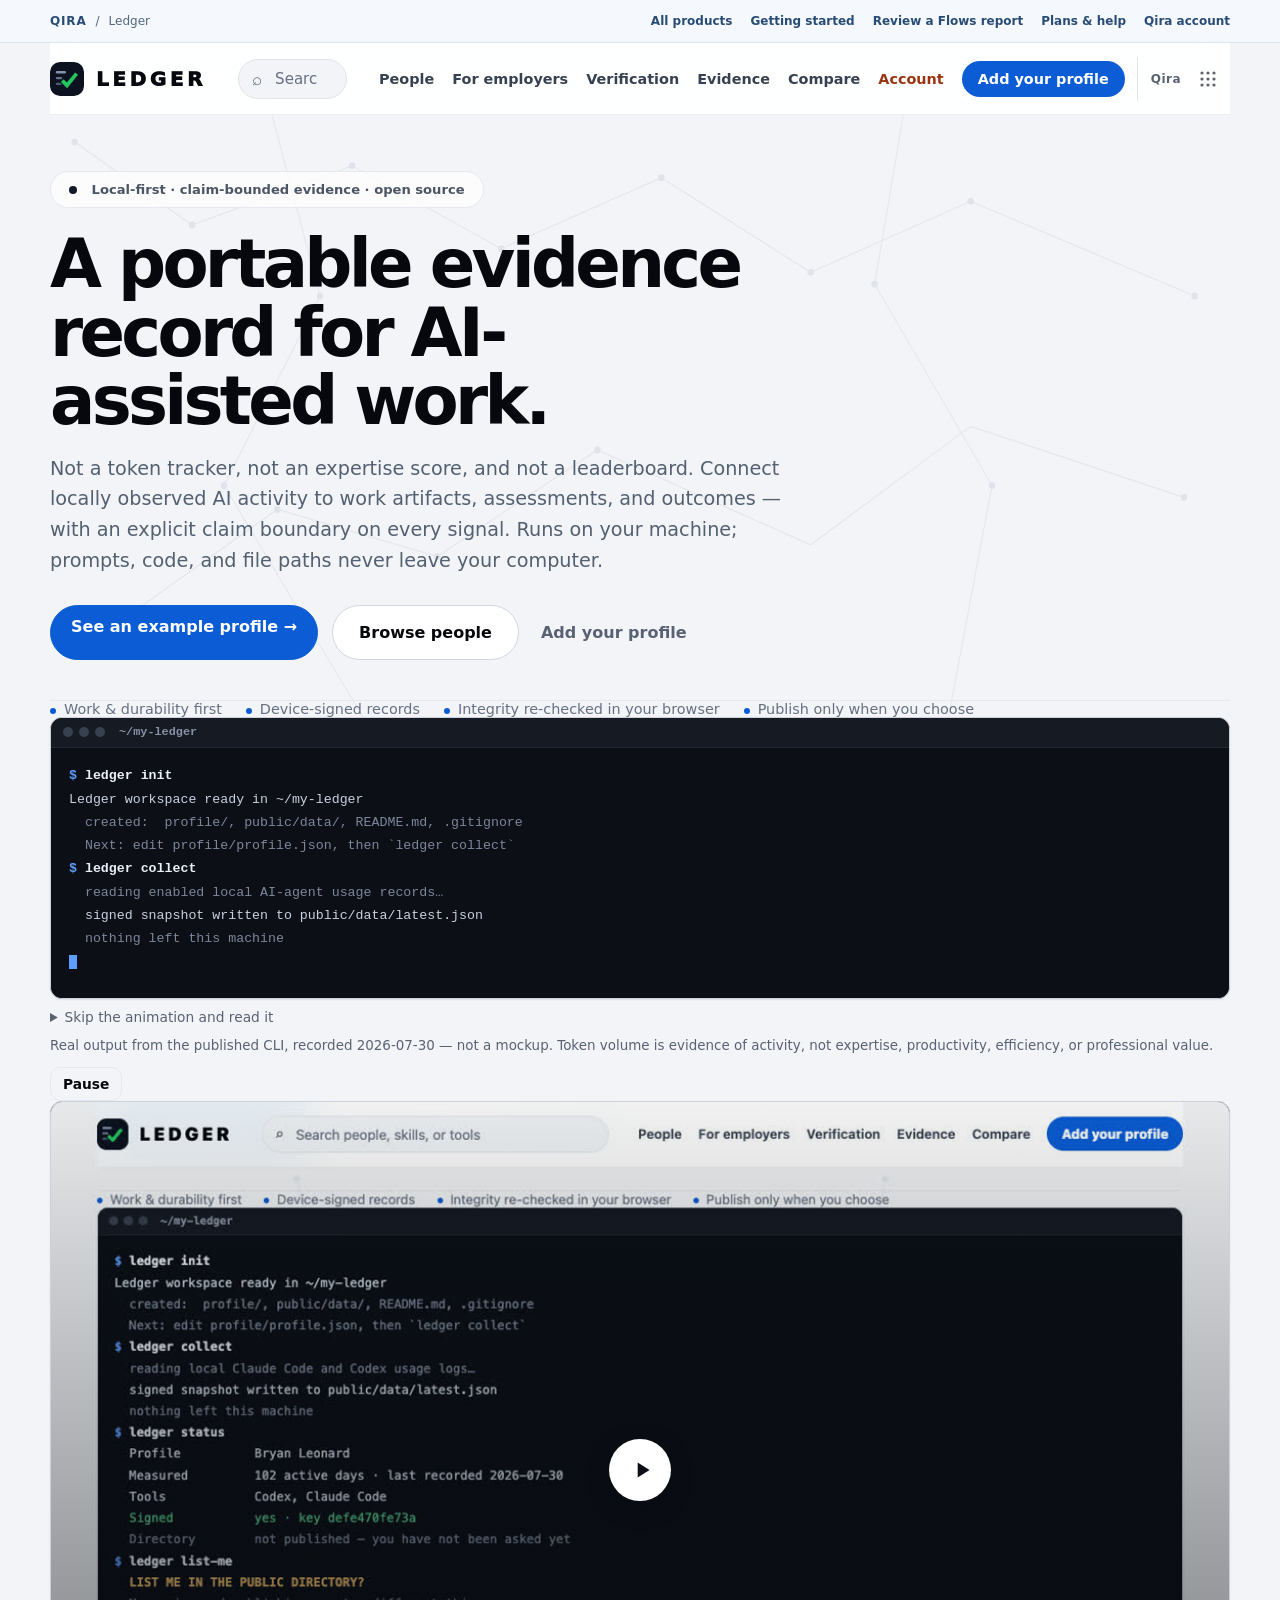
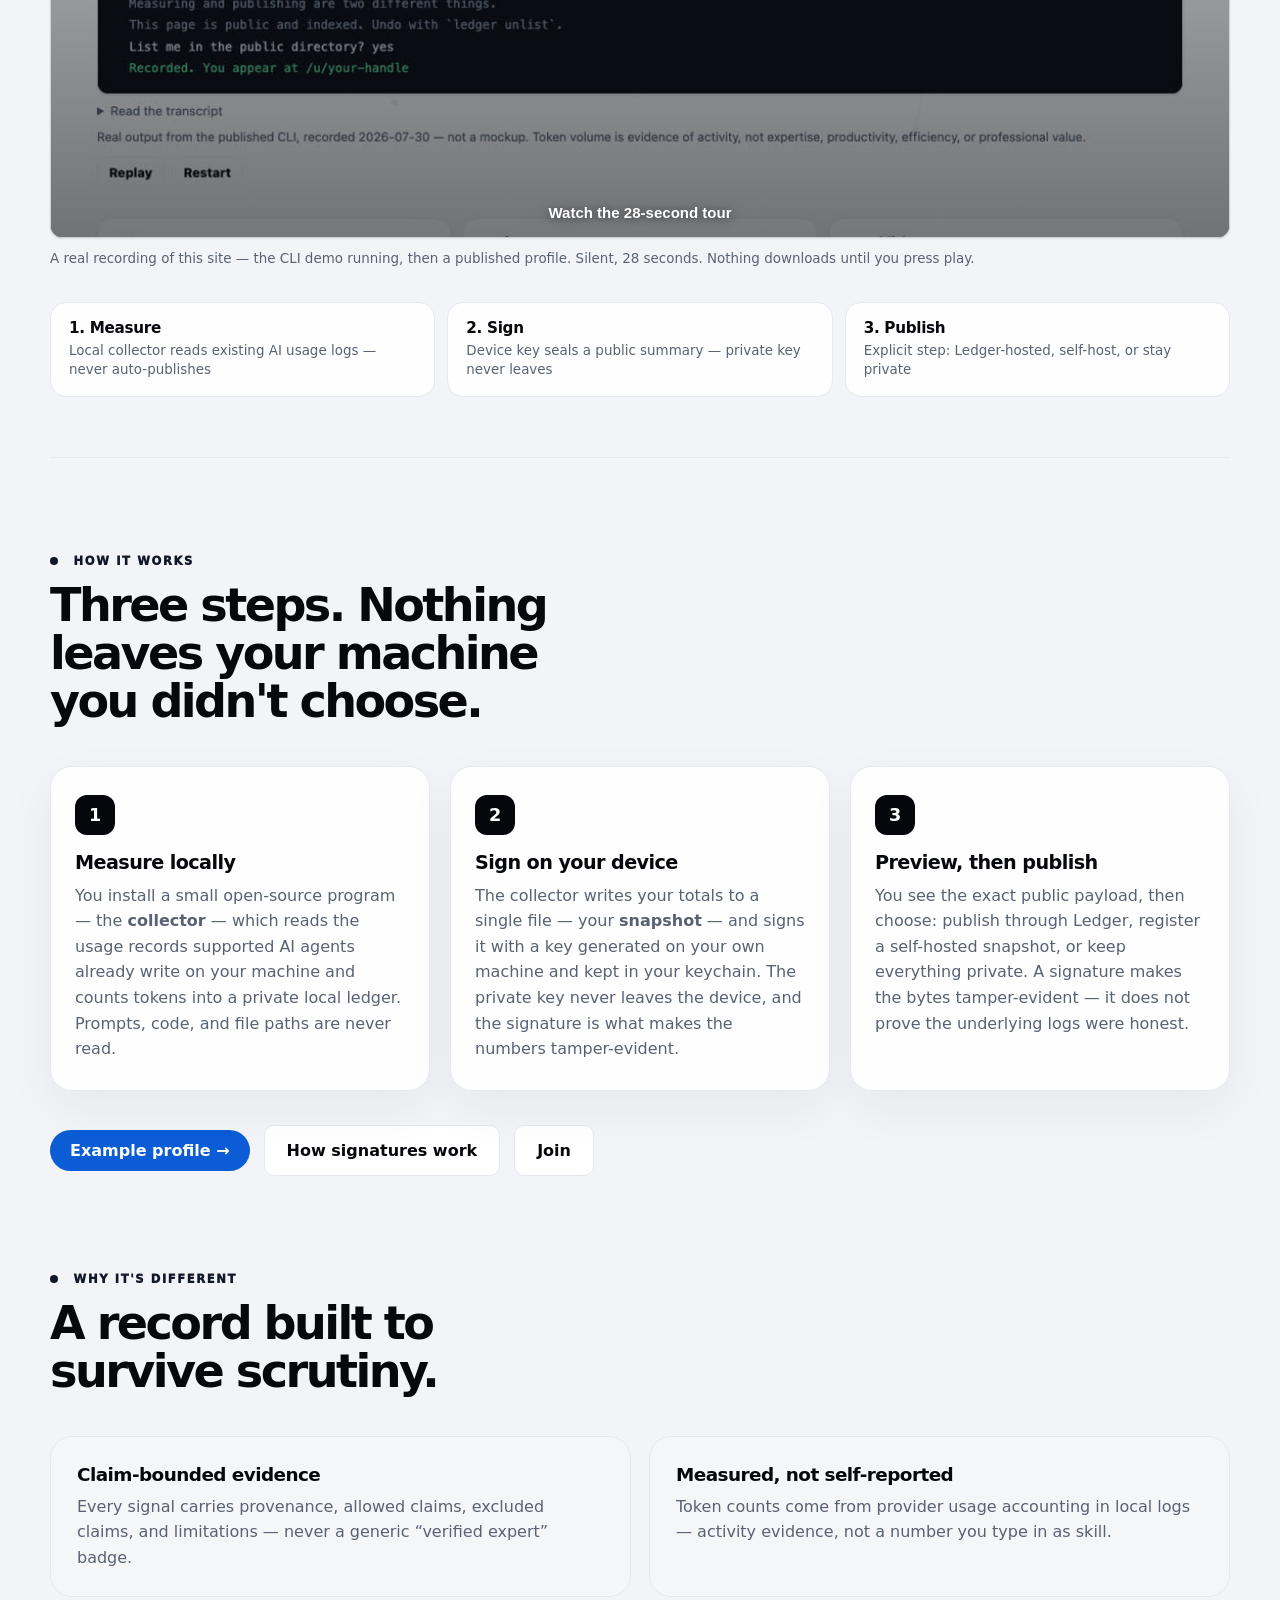
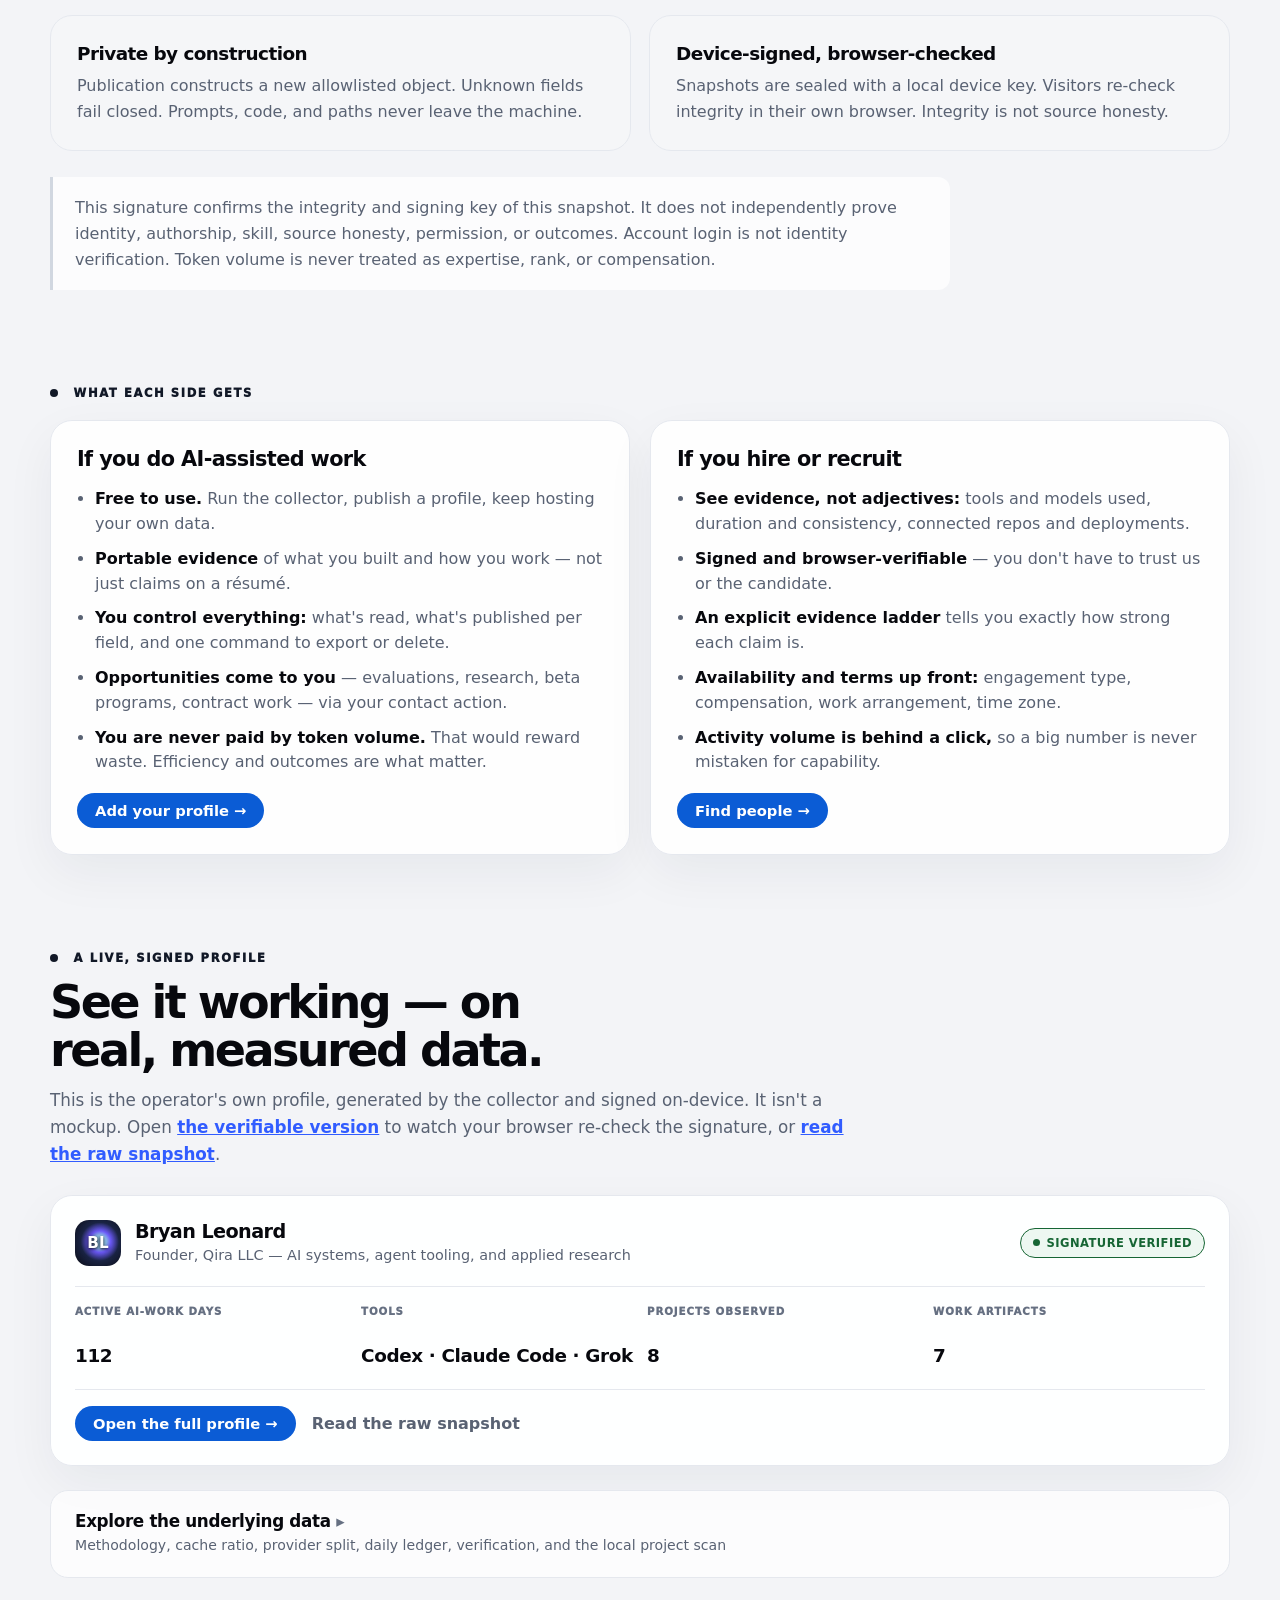
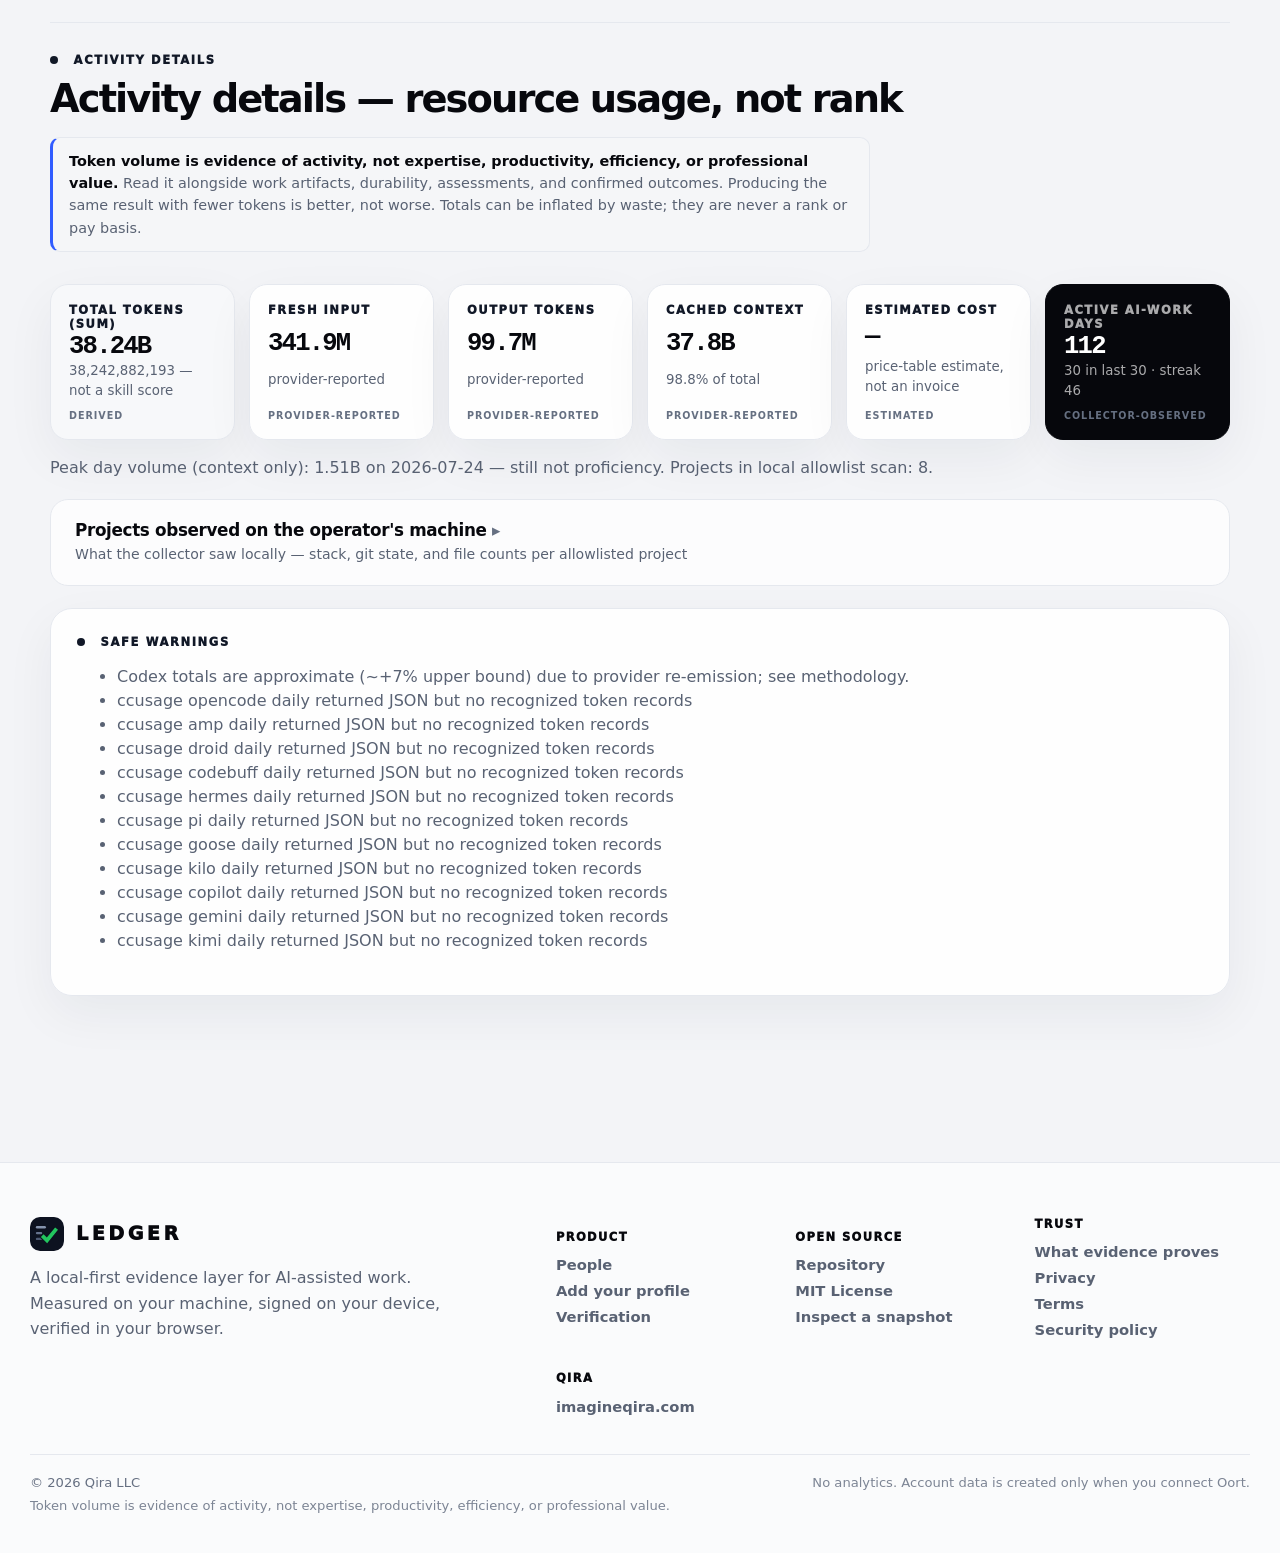
==== commit 5bb59a60: "Connect Ledger pages to onboarding and recurring evidence review offers" ====
--- a/index.html
+++ b/index.html
@@ -45,7 +45,7 @@
       <script type="application/ld+json">{"@context":"https://schema.org","@graph":[{"@type":"Organization","@id":"https://ledger.imagineqira.com/#org","name":"Ledger","url":"https://ledger.imagineqira.com","logo":"https://ledger.imagineqira.com/favicon.svg","description":"A local-first evidence layer for AI-assisted work. Members measure their own AI usage on their machine, sign it on their device, and publish a record anyone can verify in the browser.","parentOrganization":{"@type":"Organization","name":"Qira LLC","url":"https://imagineqira.com"}},{"@type":"WebSite","@id":"https://ledger.imagineqira.com/#website","url":"https://ledger.imagineqira.com","name":"Ledger — Evidence layer for AI-assisted work","publisher":{"@id":"https://ledger.imagineqira.com/#org"}}]}</script>
   <link rel="stylesheet" href="/qira-product-bar.css?v=20261016">
 </head>
-  <body><div class="qira-product-bar" role="navigation" aria-label="Qira ecosystem"><div class="qira-product-bar__inner"><div class="qira-product-bar__brand"><a href="https://imagineqira.com/" aria-label="Qira home">QIRA</a><span aria-hidden="true">/</span><span>Ledger</span></div><div class="qira-product-bar__links"><a href="https://imagineqira.com/products/">All products</a><a href="https://imagineqira.com/start/?goal=ledger">Getting started</a><a href="/from-flows/">Review a Flows report</a><a href="https://imagineqira.com/account/">Qira account</a></div></div></div>
+  <body><div class="qira-product-bar" role="navigation" aria-label="Qira ecosystem"><div class="qira-product-bar__inner"><div class="qira-product-bar__brand"><a href="https://imagineqira.com/" aria-label="Qira home">QIRA</a><span aria-hidden="true">/</span><span>Ledger</span></div><div class="qira-product-bar__links"><a href="https://imagineqira.com/products/">All products</a><a href="https://imagineqira.com/start/?goal=ledger">Getting started</a><a href="/from-flows/">Review a Flows report</a><a href="https://imagineqira.com/plans/?product=ledger#offer-ledger">Plans &amp; help</a><a href="https://imagineqira.com/account/">Qira account</a></div></div></div>
     <div id="root"></div>
     <!--
       Clean-URL restore for GitHub Pages. A hard load of /people is served by
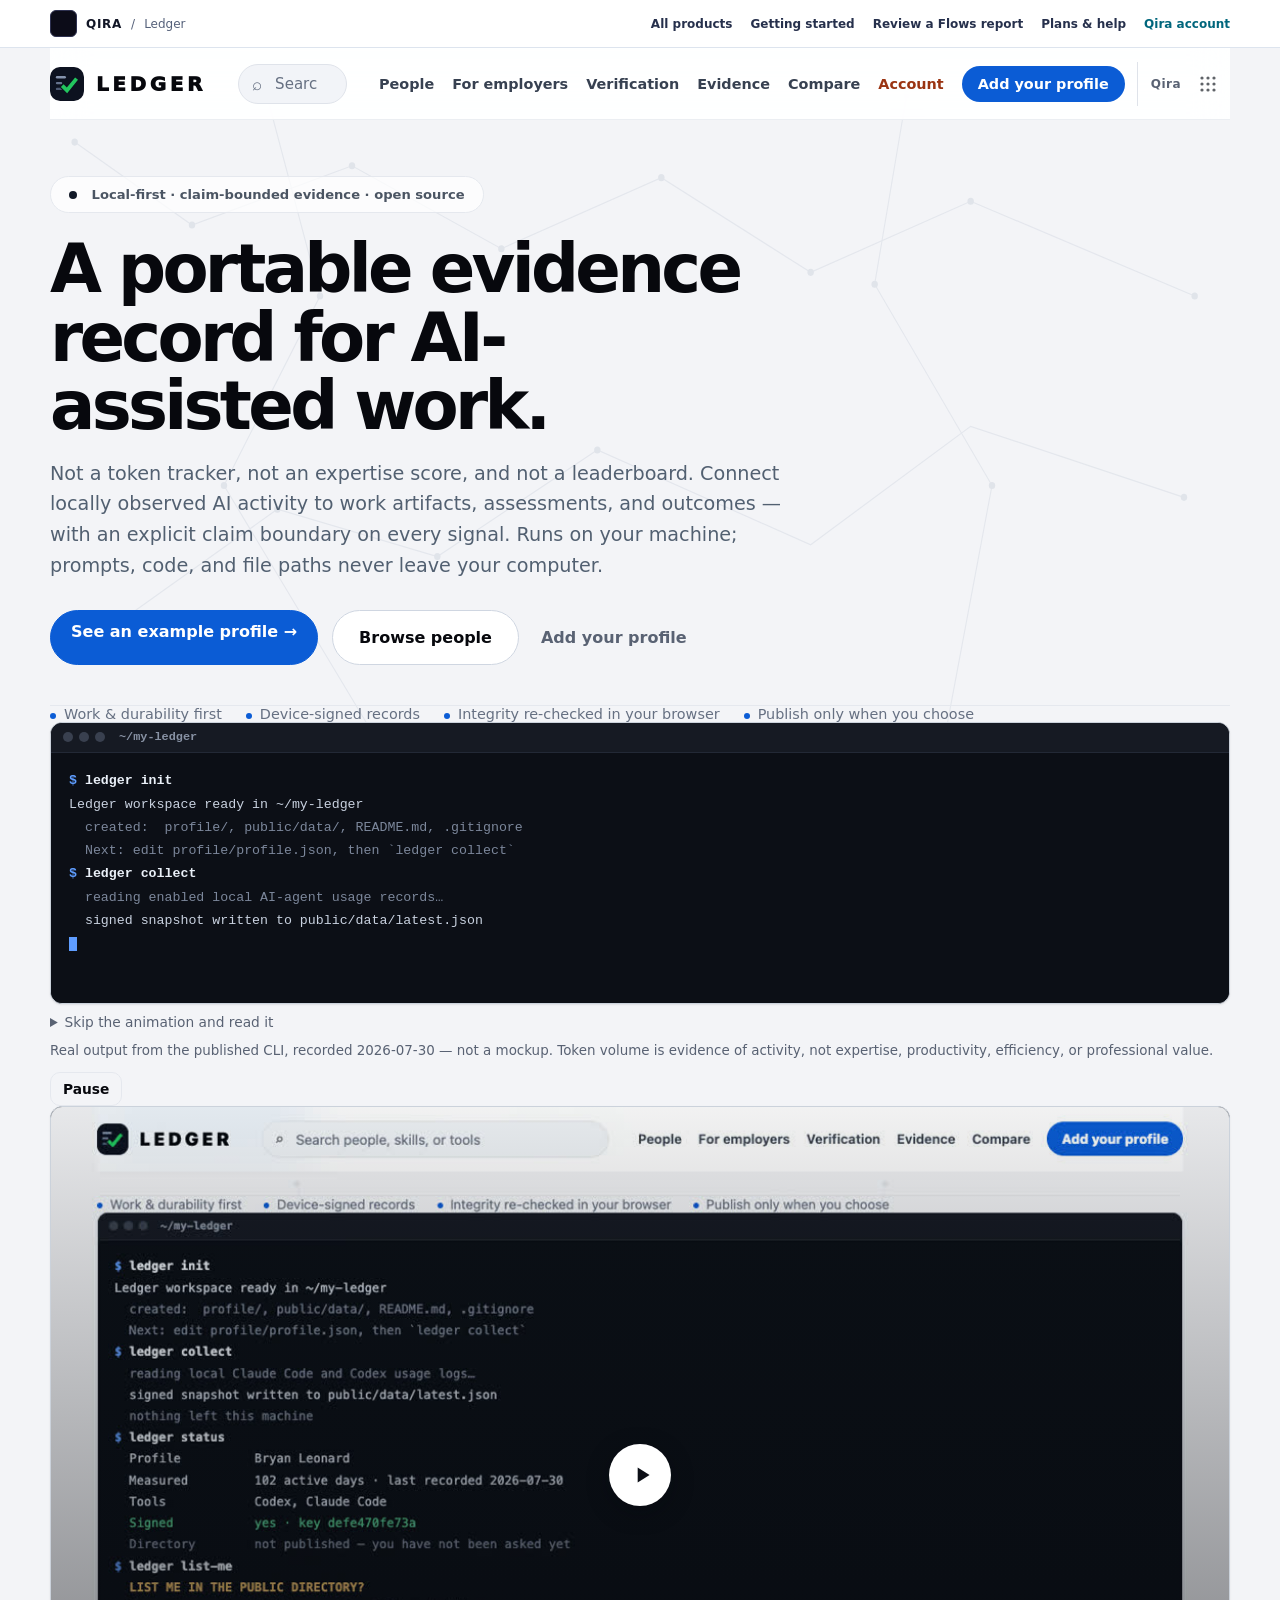
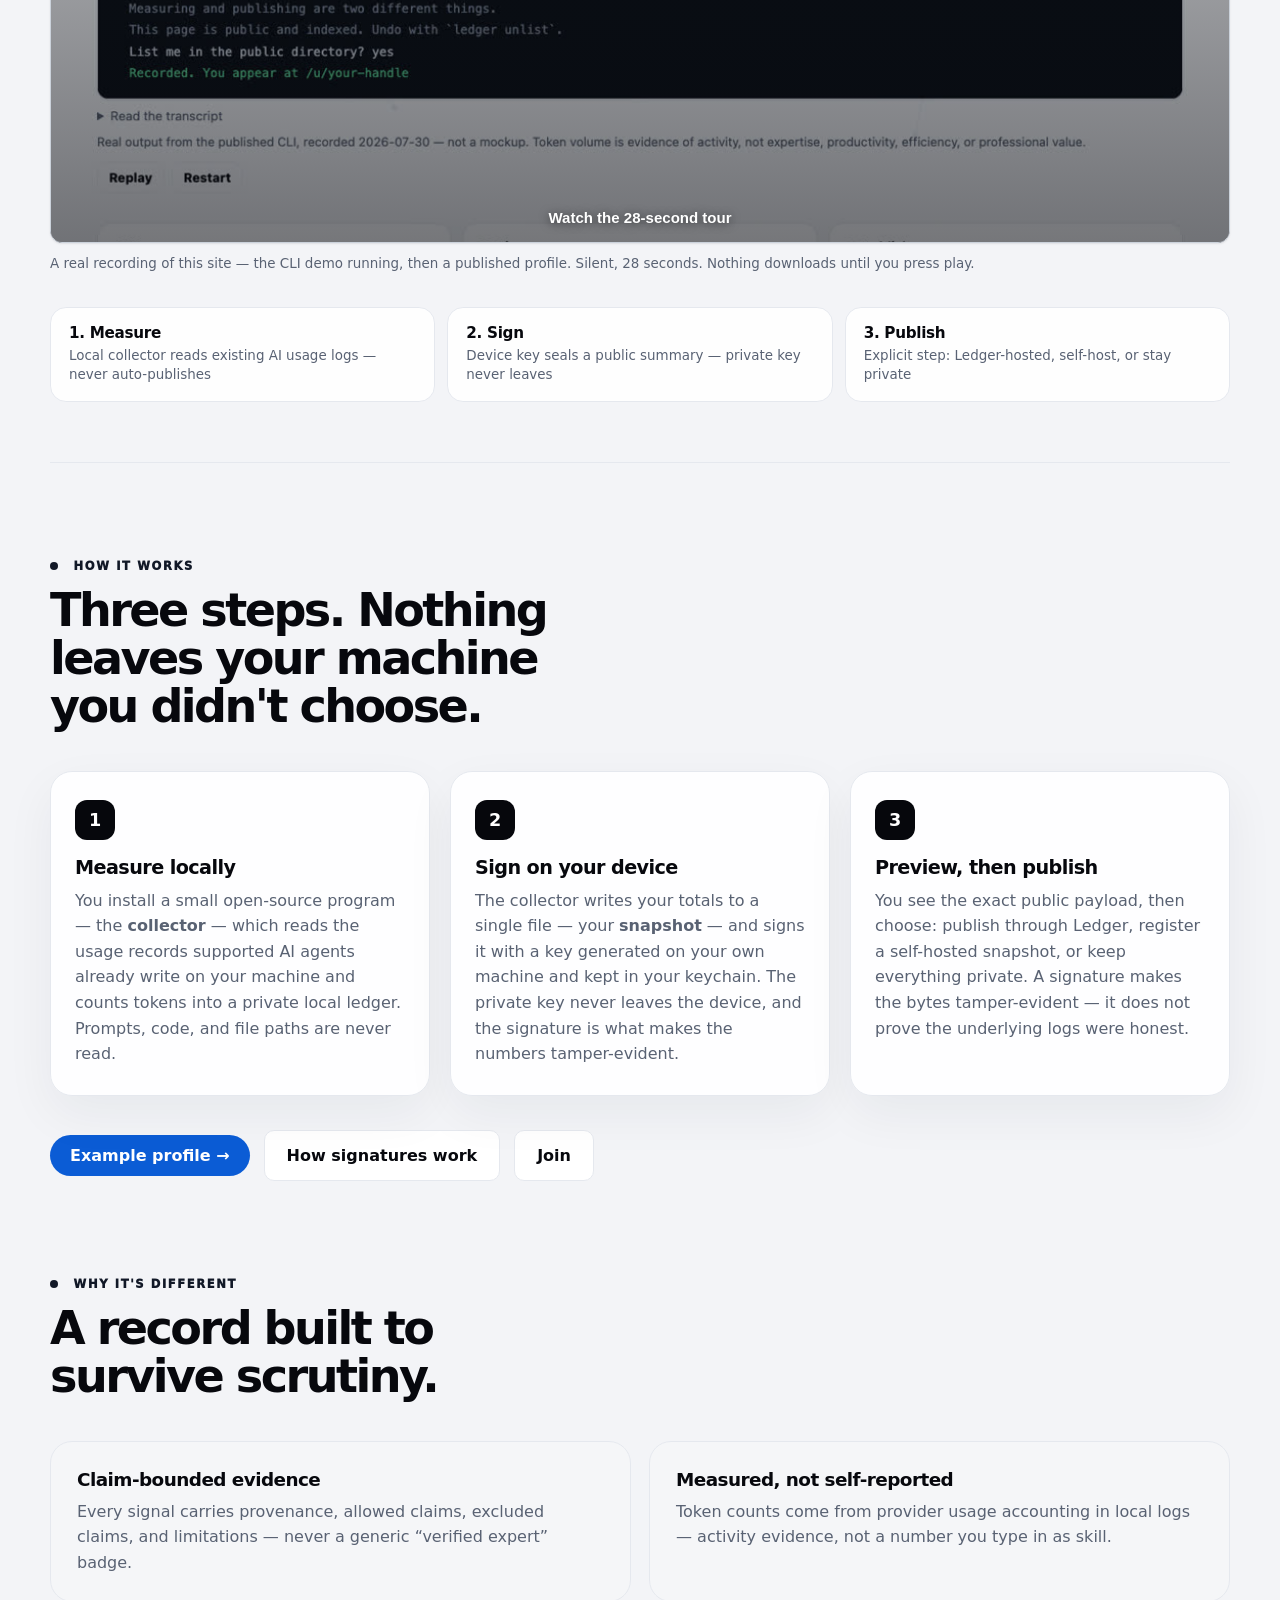
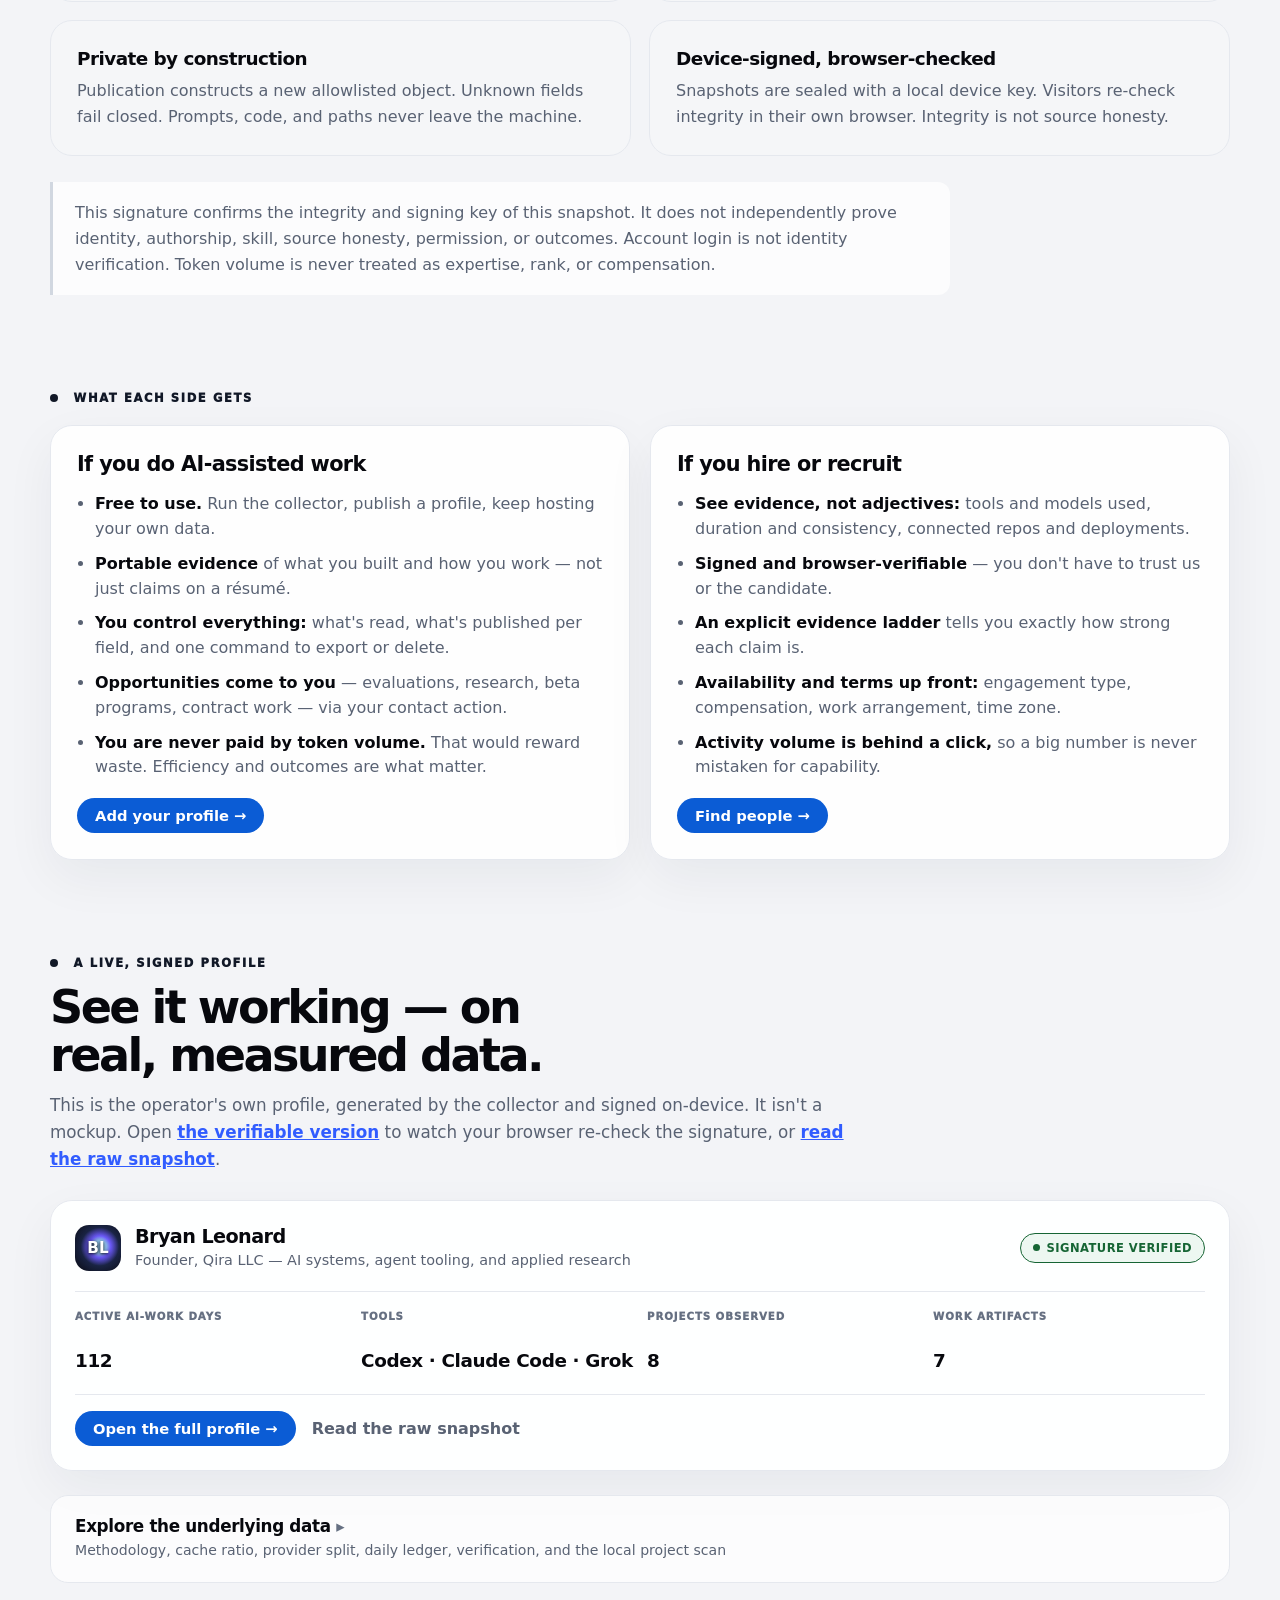
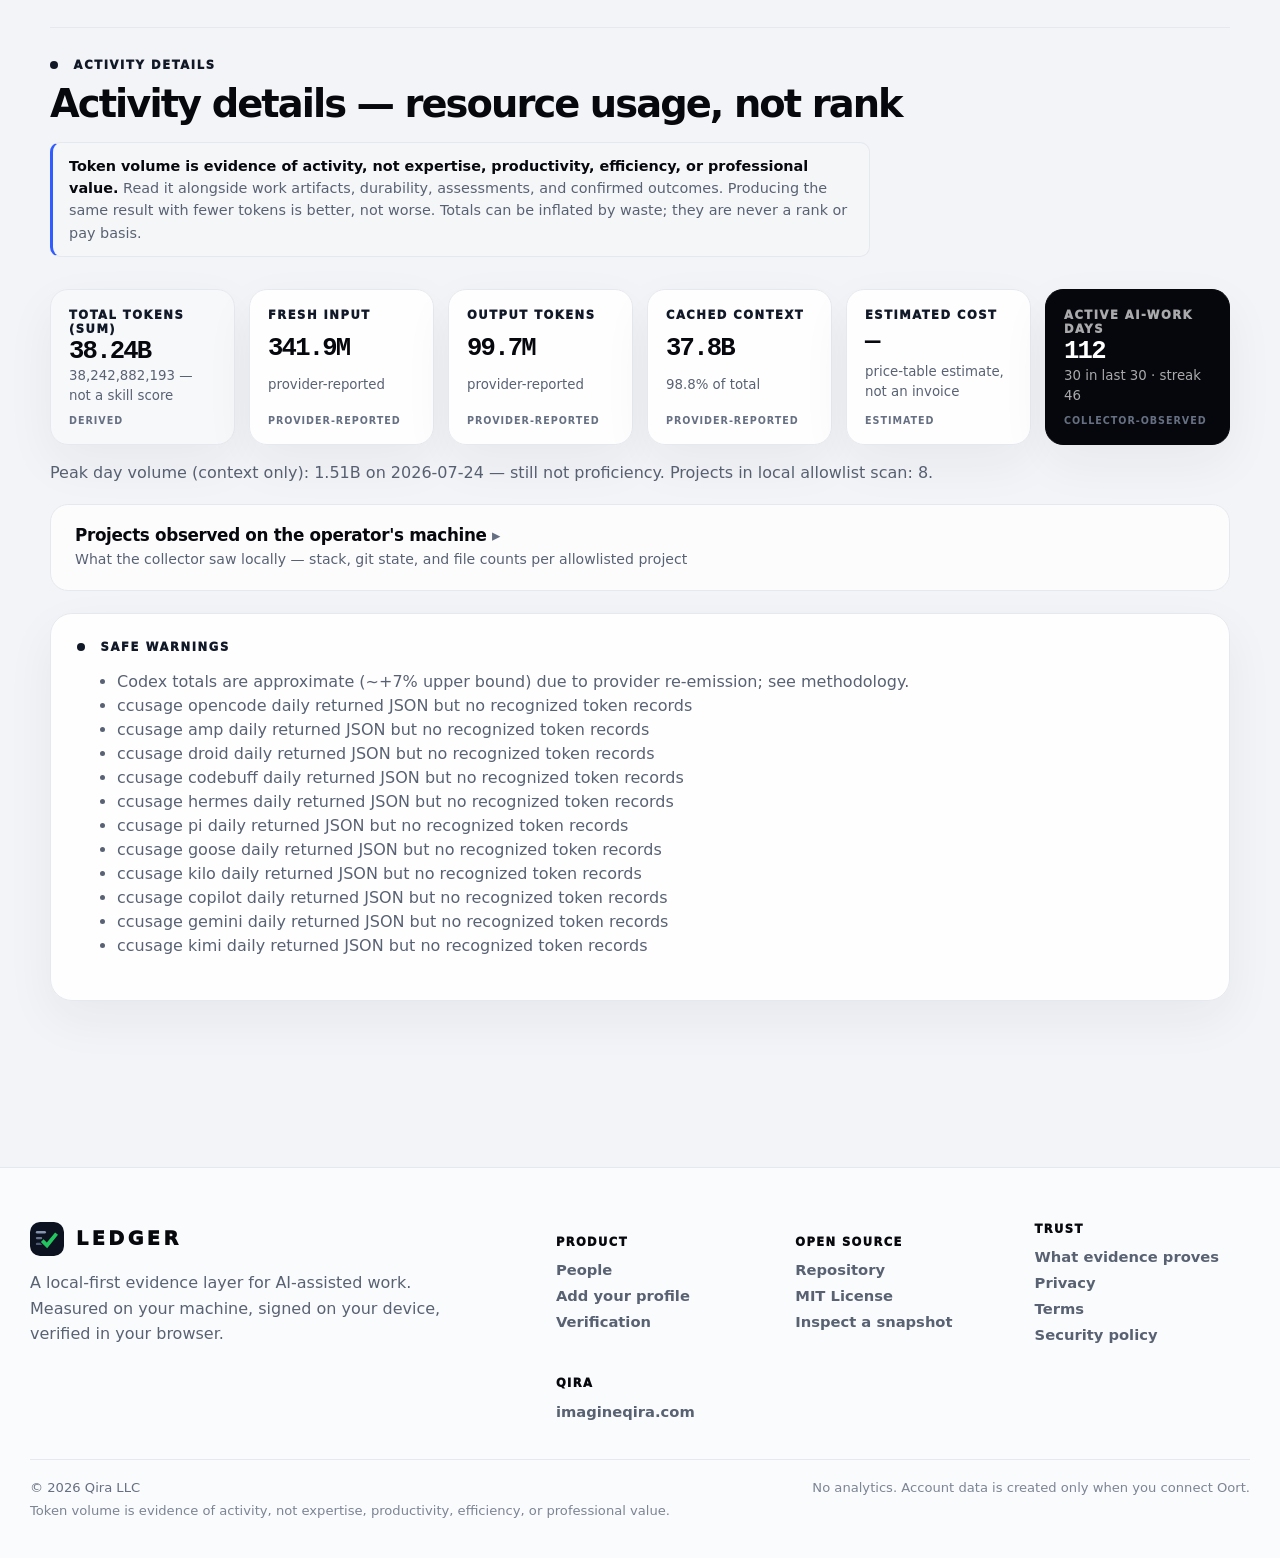
==== commit e119844f: "release: refresh Qira ecosystem navigation asset URLs" ====
--- a/index.html
+++ b/index.html
@@ -39,11 +39,11 @@
       content="Measured on your machine. Signed on your device. Verified in the browser. Open-source, local-first — nothing leaves your computer."
     />
     <meta name="twitter:image" content="https://ledger.imagineqira.com/og.png" />
-    <script src="/assets/qira-apps/qira-product-launcher.js?v=20260808" defer></script>
+    <script src="/assets/qira-apps/qira-product-launcher.js?v=20261118nav" defer></script>
     <script type="module" crossorigin src="/assets/index-qira-e1676cfd7b.js"></script>
     <link rel="stylesheet" crossorigin href="/assets/index-DPDFuOQU.css">
       <script type="application/ld+json">{"@context":"https://schema.org","@graph":[{"@type":"Organization","@id":"https://ledger.imagineqira.com/#org","name":"Ledger","url":"https://ledger.imagineqira.com","logo":"https://ledger.imagineqira.com/favicon.svg","description":"A local-first evidence layer for AI-assisted work. Members measure their own AI usage on their machine, sign it on their device, and publish a record anyone can verify in the browser.","parentOrganization":{"@type":"Organization","name":"Qira LLC","url":"https://imagineqira.com"}},{"@type":"WebSite","@id":"https://ledger.imagineqira.com/#website","url":"https://ledger.imagineqira.com","name":"Ledger — Evidence layer for AI-assisted work","publisher":{"@id":"https://ledger.imagineqira.com/#org"}}]}</script>
-  <link rel="stylesheet" href="/qira-product-bar.css?v=20261016">
+  <link rel="stylesheet" href="/qira-product-bar.css?v=20261118nav">
 </head>
   <body><div class="qira-product-bar" role="navigation" aria-label="Qira ecosystem"><div class="qira-product-bar__inner"><div class="qira-product-bar__brand"><a href="https://imagineqira.com/" aria-label="Qira home">QIRA</a><span aria-hidden="true">/</span><span>Ledger</span></div><div class="qira-product-bar__links"><a href="https://imagineqira.com/products/">All products</a><a href="https://imagineqira.com/start/?goal=ledger">Getting started</a><a href="/from-flows/">Review a Flows report</a><a href="https://imagineqira.com/plans/?product=ledger#offer-ledger">Plans &amp; help</a><a href="https://imagineqira.com/account/">Qira account</a></div></div></div>
     <div id="root"></div>
--- a/qira-product-bar.css
+++ b/qira-product-bar.css
@@ -1,3 +1,56 @@
-/* Shared orientation strip. No global selectors; safe alongside app themes. */
-.qira-product-bar{position:relative;z-index:20;display:block;width:100%;height:auto;margin:0;padding:0;border:0;border-bottom:1px solid #dce5ef;background:#f5f8fc;color:#334e6c;font:500 12px/1.5 Inter,system-ui,-apple-system,"Segoe UI",sans-serif;letter-spacing:normal;box-sizing:border-box}
-.qira-product-bar *{box-sizing:border-box}.qira-product-bar__inner{max-width:1220px;margin:auto;padding:8px 20px;min-height:38px;display:flex;gap:16px;align-items:center;justify-content:space-between;flex-wrap:wrap}.qira-product-bar__brand{display:flex;align-items:center;gap:9px}.qira-product-bar__links{display:flex;gap:18px;align-items:center;flex-wrap:wrap}.qira-product-bar a{color:#294c76!important;font-size:12px!important;font-weight:600!important;text-decoration:none!important;padding:2px 0!important;min-height:22px;display:inline-flex;align-items:center;white-space:nowrap;line-height:1.5;opacity:1!important}.qira-product-bar a:hover{text-decoration:underline!important;text-underline-offset:3px}.qira-product-bar a:focus-visible{outline:2px solid #2465d6;outline-offset:4px}.qira-product-bar__brand a{font-weight:800!important;letter-spacing:.07em}.qira-product-bar__brand span{color:#53677e;font-size:12px}.qira-product-bar__links a{min-height:26px}@media(max-width:540px){.qira-product-bar__inner{padding:7px 16px;gap:3px 14px}.qira-product-bar__links{gap:14px}.qira-product-bar__links a{font-size:11px!important}.qira-product-bar__brand{min-height:26px}}
+/* Qira corporate identity strip v1 — scope to the existing Ledger bar, not Ledger's account UI. */
+.qira-product-bar{position:relative;z-index:20;display:block;width:100%;height:auto;margin:0;padding:0;border:0;border-bottom:1px solid #dde4ee;background:#fff;color:#121626;font:500 12px/1.5 Inter,system-ui,-apple-system,"Segoe UI",sans-serif;letter-spacing:normal;box-sizing:border-box}
+.qira-product-bar *{box-sizing:border-box}
+.qira-product-bar__inner{max-width:1220px;margin:auto;padding:8px 20px;min-height:46px;display:flex;gap:16px;align-items:center;justify-content:space-between;flex-wrap:wrap}
+.qira-product-bar__brand{display:flex;align-items:center;gap:9px}
+.qira-product-bar__links{display:flex;gap:18px;align-items:center;flex-wrap:wrap}
+.qira-product-bar a{color:#26304c!important;font-size:12px!important;font-weight:600!important;text-decoration:none!important;padding:2px 0!important;min-height:26px;display:inline-flex;align-items:center;white-space:nowrap;line-height:1.5;opacity:1!important}
+.qira-product-bar a:hover{color:#49358a!important;text-decoration:underline!important;text-underline-offset:3px}
+.qira-product-bar a:focus-visible{outline:3px solid #6b50b6;outline-offset:3px;border-radius:3px}
+.qira-product-bar__brand a{font-weight:800!important;letter-spacing:.06em;color:#121626!important}
+.qira-product-bar__brand a:before{content:"";display:inline-block;flex:none;width:25px;height:25px;margin-right:9px;border:1px solid #2e3150;border-radius:6px;background:#0c0c18 url("https://imagineqira.com/assets/qira-icon.png") center/contain no-repeat}
+.qira-product-bar__brand span{color:#55617a;font-size:12px}
+.qira-product-bar__links a{min-height:26px}
+.qira-product-bar__links a:last-child{color:#00667c!important}
+@media(max-width:540px){.qira-product-bar__inner{padding:7px 16px;gap:4px 14px}.qira-product-bar__links{gap:14px}.qira-product-bar__links a{font-size:11px!important}.qira-product-bar__brand{min-height:26px}}
+@media(prefers-reduced-motion:reduce){.qira-product-bar *, .qira-product-bar *:before{transition:none!important}}
+
+/* Compact cross-product orientation on phones. The 4–5-link version took
+   110–156px above the product UI at 320px. Keep one direct escape to the
+   directory; the launcher / product UI provides the remaining destinations. */
+@media (max-width: 640px) {
+  .qira-product-bar,
+  .qira-product-bar__inner {
+    min-height: 44px;
+    height: 44px;
+  }
+  .qira-product-bar__inner {
+    padding: 6px 12px;
+    flex-wrap: nowrap;
+    gap: 8px;
+    overflow: hidden;
+  }
+  .qira-product-bar__brand {
+    flex: 0 0 auto;
+    gap: 6px;
+    white-space: nowrap;
+    min-height: 32px;
+  }
+  .qira-product-bar__links {
+    display: flex;
+    flex: 1 1 auto;
+    min-width: 0;
+    align-items: center;
+    justify-content: flex-end;
+    gap: 0;
+    flex-wrap: nowrap;
+  }
+  .qira-product-bar__links > a:not(:first-child) {
+    display: none !important;
+  }
+  .qira-product-bar__links > a:first-child {
+    min-height: 36px;
+    padding: 8px 6px !important;
+    font-size: 12px !important;
+  }
+}
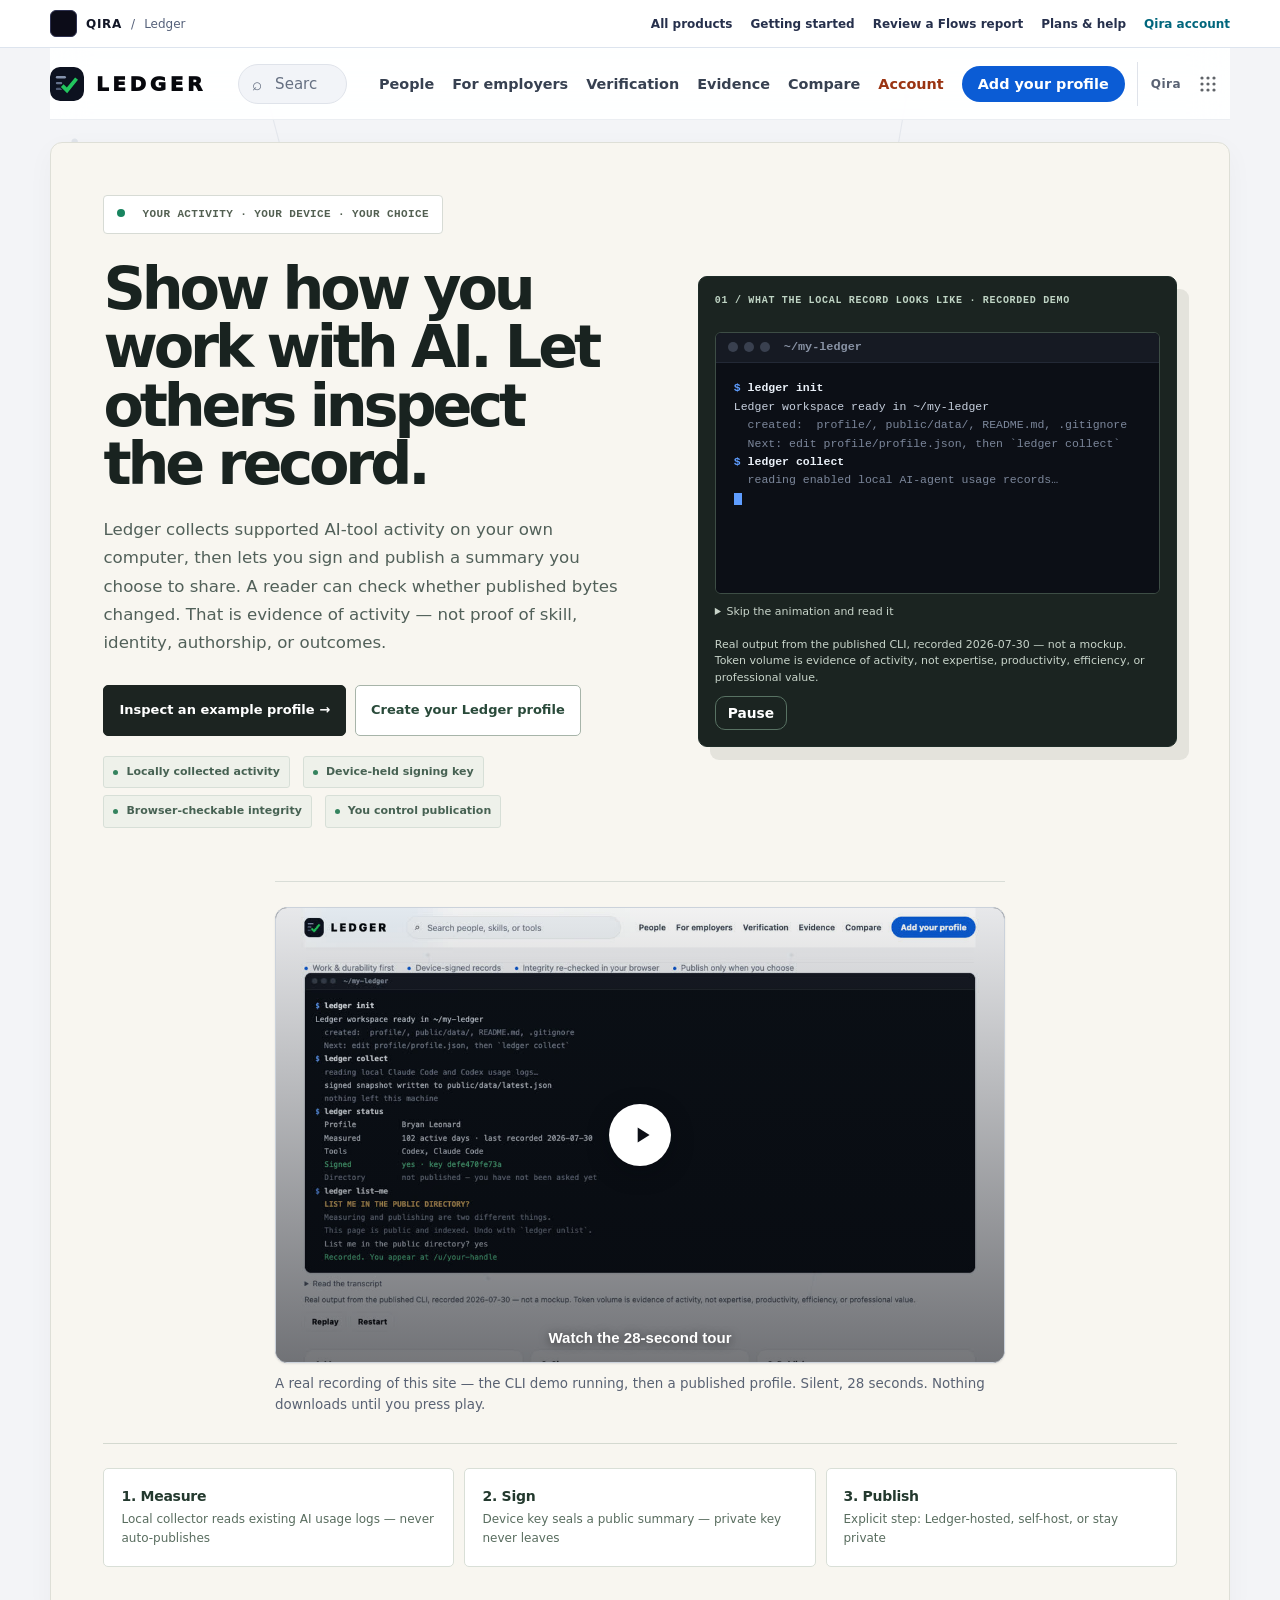
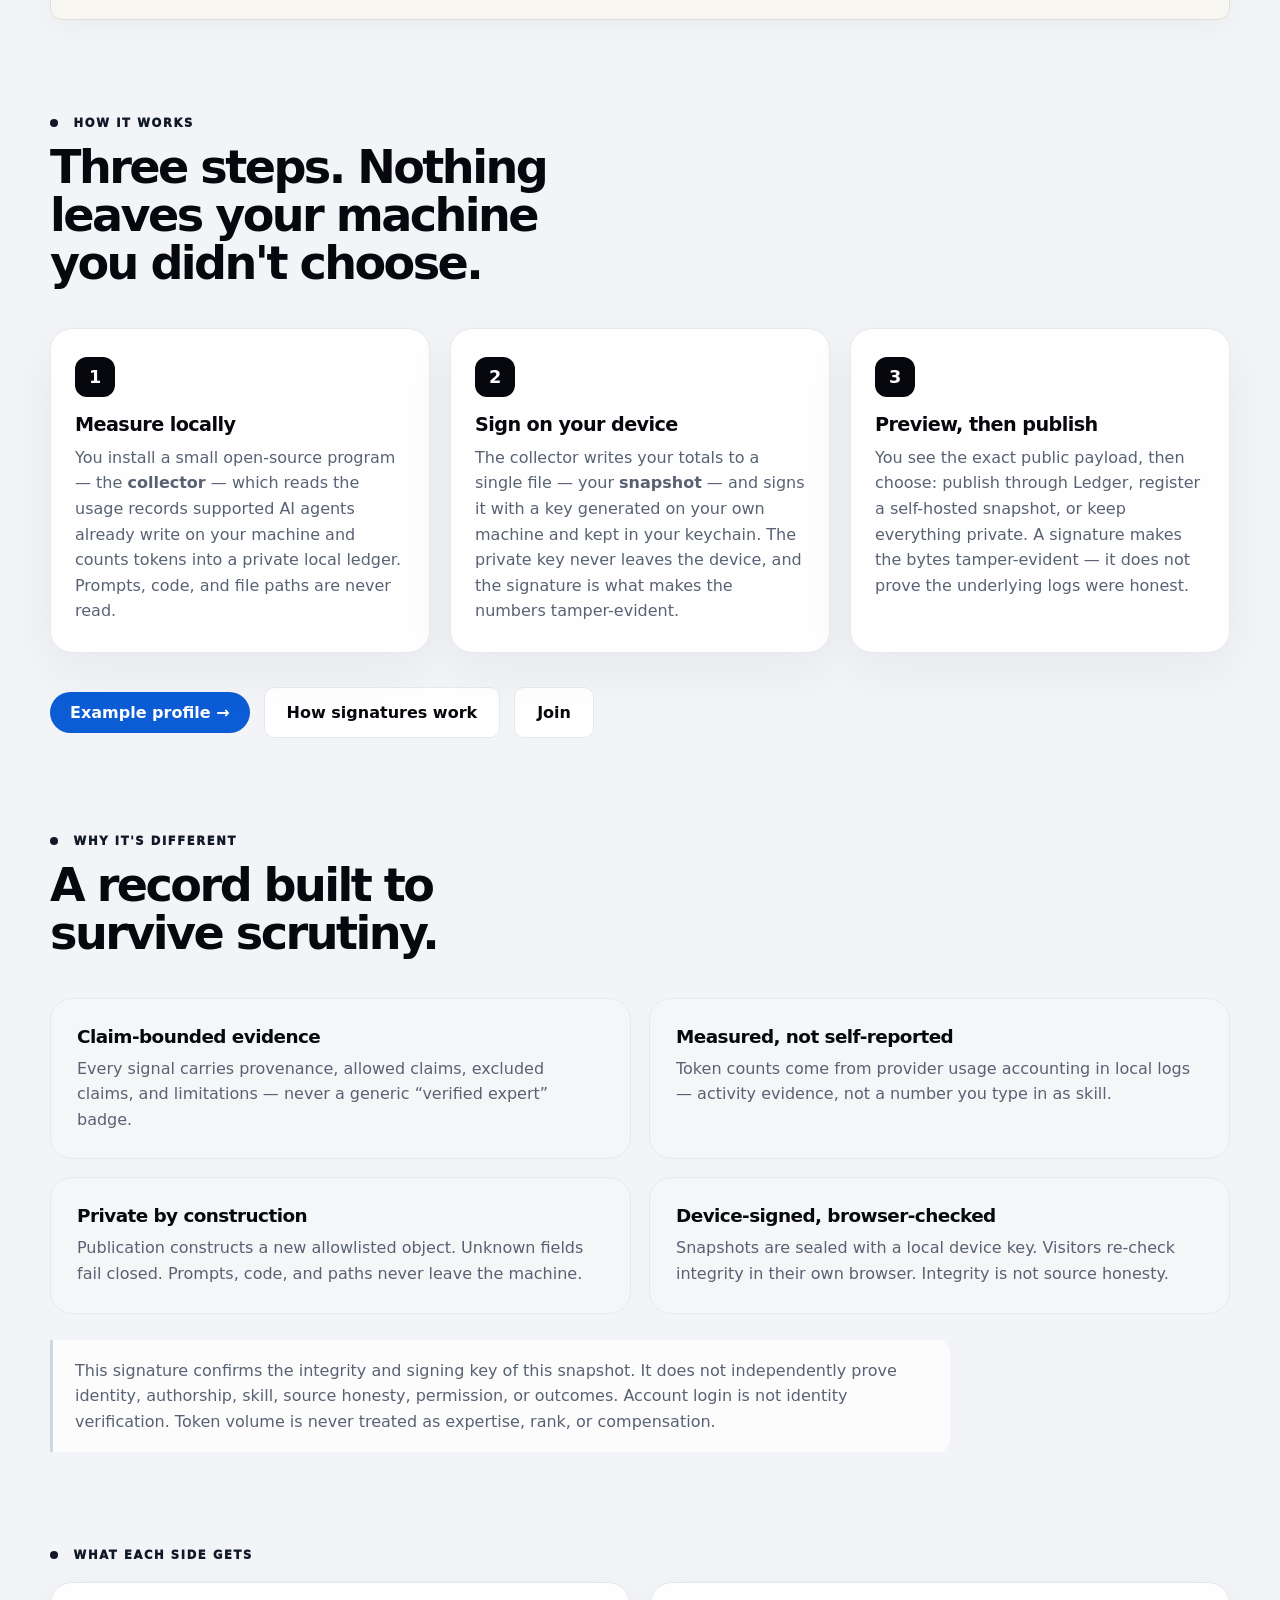
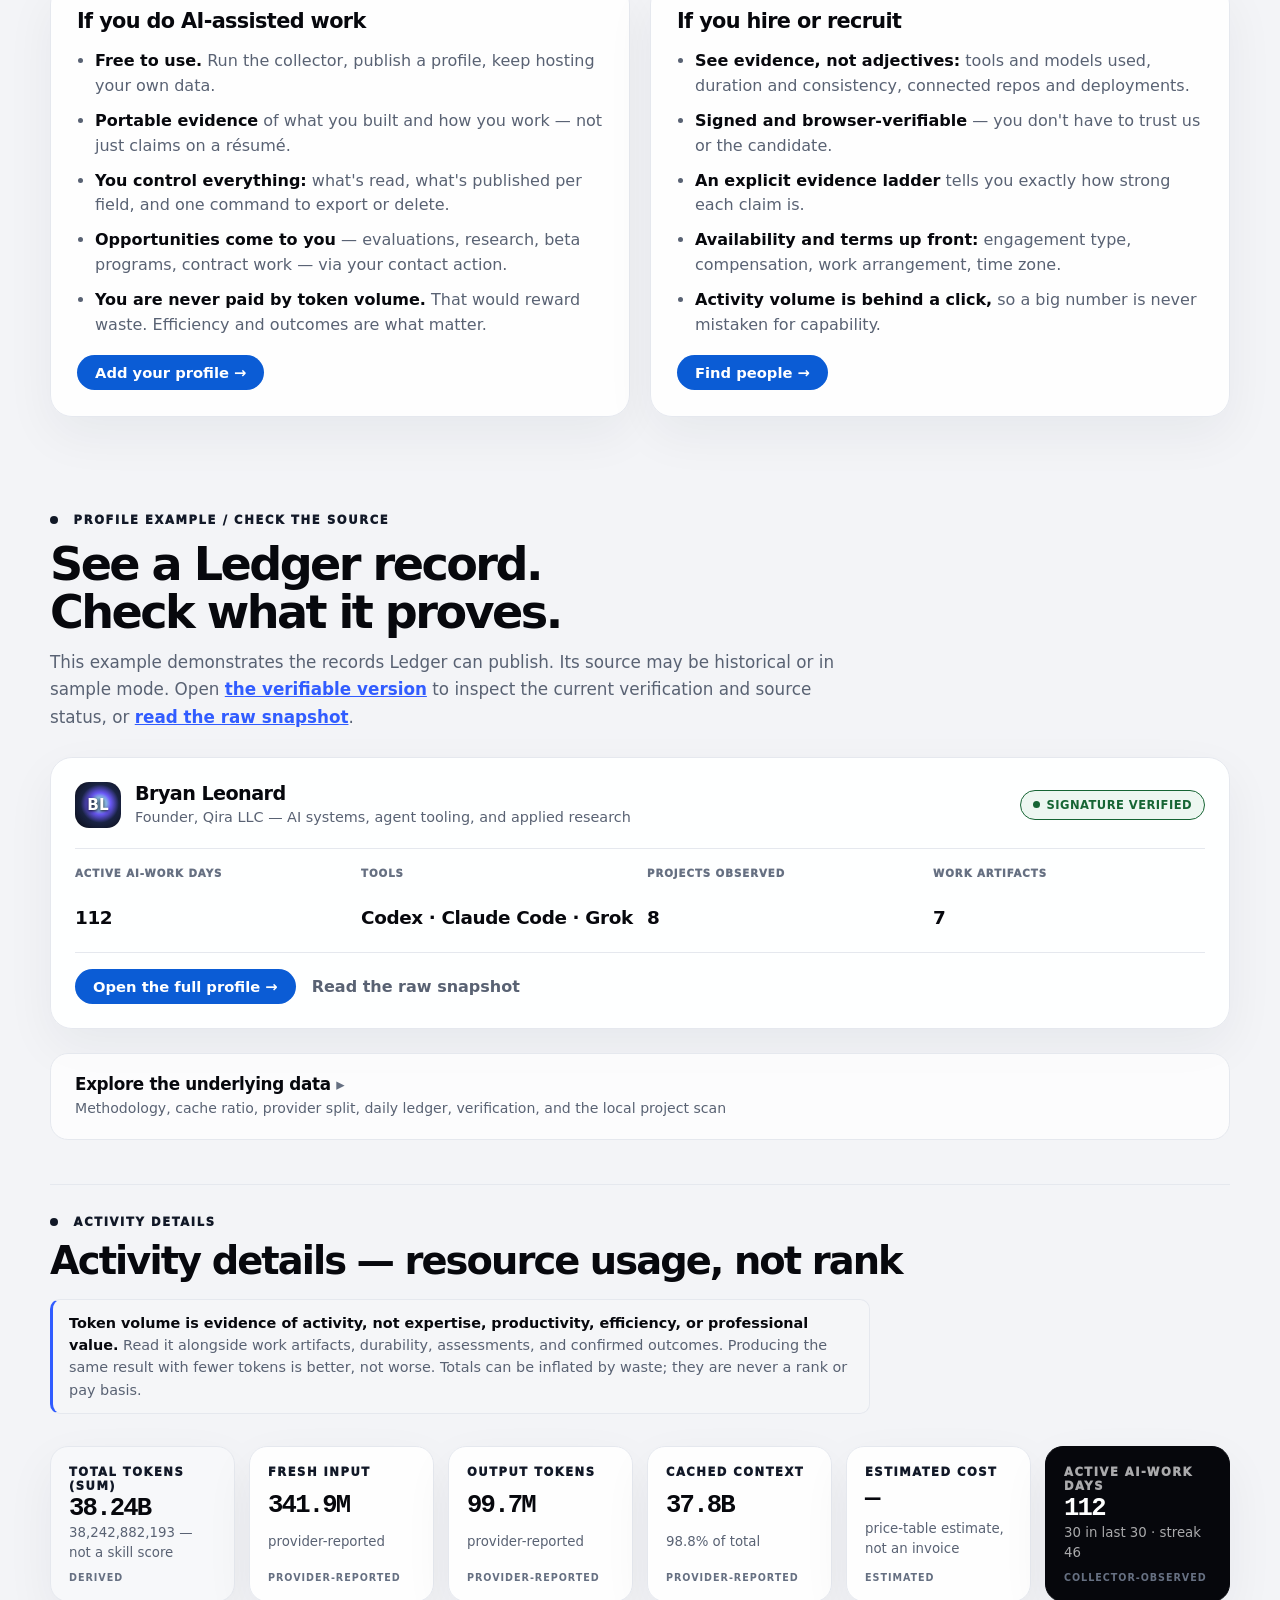
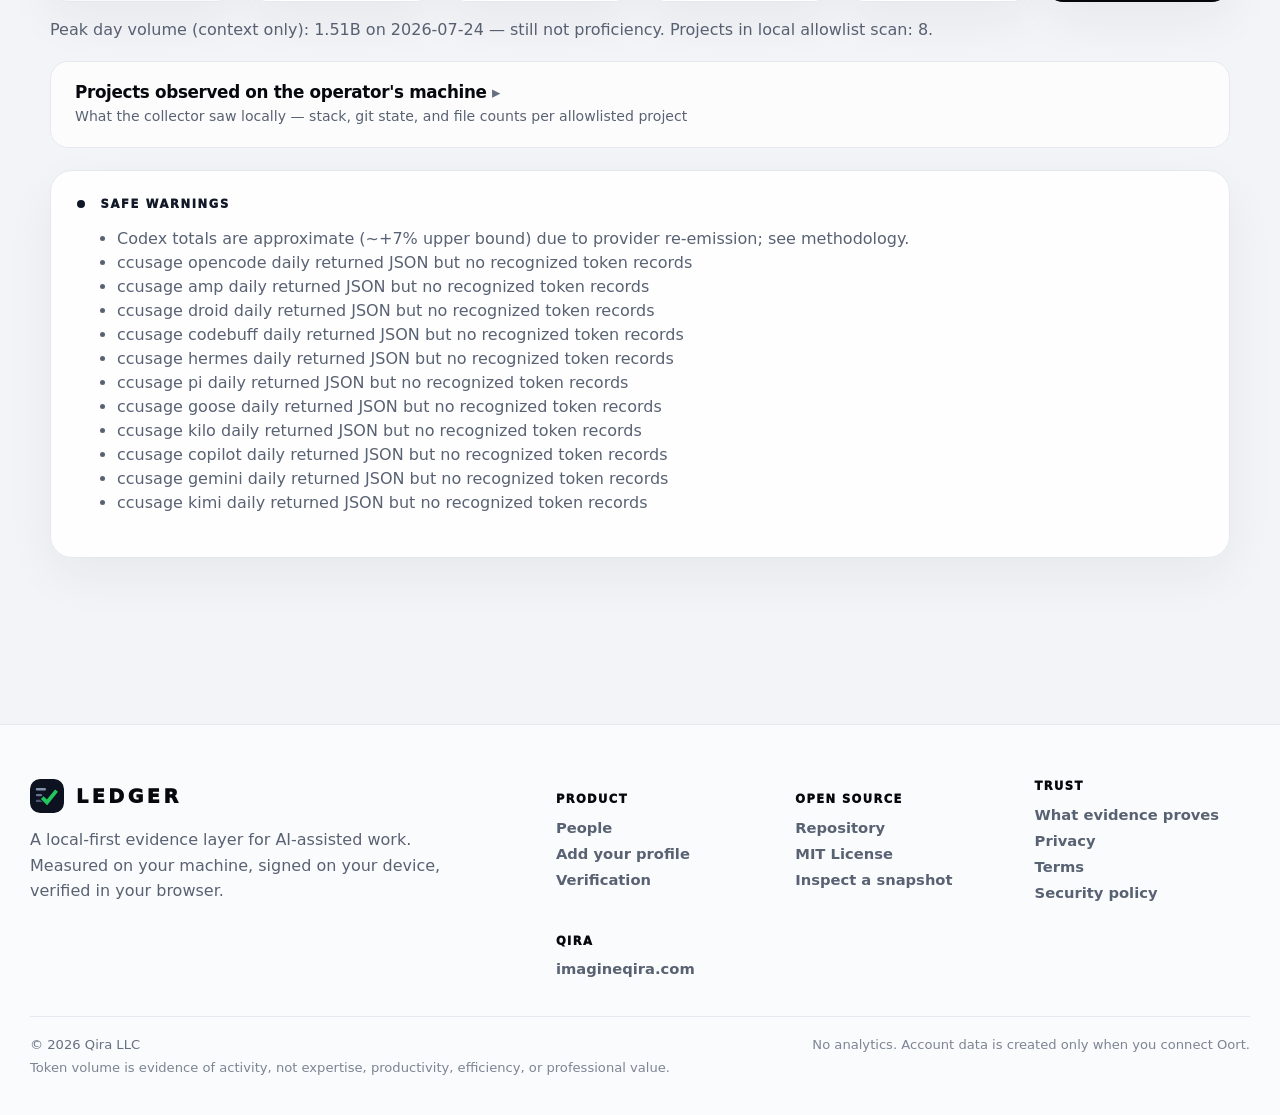
==== commit 8aa67bd4: "Align Ledger SEO preview with honest local-signing and opt-in publication" ====
--- a/index.html
+++ b/index.html
@@ -5,7 +5,7 @@
     <meta name="viewport" content="width=device-width, initial-scale=1.0" />
     <meta name="theme-color" content="#05070d" />
 
-    <title>Ledger — Evidence layer for AI-assisted work</title>
+    <title>Ledger — Show your AI work with a signed record</title>
     <meta
       name="description"
       content="A local-first evidence layer for AI-assisted work. Own a Ledger handle through your Qira account while prompts, code, provider logs, and signing keys remain on your machine."
@@ -39,11 +39,12 @@
       content="Measured on your machine. Signed on your device. Verified in the browser. Open-source, local-first — nothing leaves your computer."
     />
     <meta name="twitter:image" content="https://ledger.imagineqira.com/og.png" />
-    <script src="/assets/qira-apps/qira-product-launcher.js?v=20261118nav" defer></script>
+    <script src="/assets/qira-apps/qira-product-launcher.js?v=20260808" defer></script>
     <script type="module" crossorigin src="/assets/index-qira-e1676cfd7b.js"></script>
     <link rel="stylesheet" crossorigin href="/assets/index-DPDFuOQU.css">
+    <link rel="stylesheet" href="/assets/ledger-home-clarity-20261119.css">
       <script type="application/ld+json">{"@context":"https://schema.org","@graph":[{"@type":"Organization","@id":"https://ledger.imagineqira.com/#org","name":"Ledger","url":"https://ledger.imagineqira.com","logo":"https://ledger.imagineqira.com/favicon.svg","description":"A local-first evidence layer for AI-assisted work. Members measure their own AI usage on their machine, sign it on their device, and publish a record anyone can verify in the browser.","parentOrganization":{"@type":"Organization","name":"Qira LLC","url":"https://imagineqira.com"}},{"@type":"WebSite","@id":"https://ledger.imagineqira.com/#website","url":"https://ledger.imagineqira.com","name":"Ledger — Evidence layer for AI-assisted work","publisher":{"@id":"https://ledger.imagineqira.com/#org"}}]}</script>
-  <link rel="stylesheet" href="/qira-product-bar.css?v=20261118nav">
+  <link rel="stylesheet" href="/qira-product-bar.css?v=20261016">
 </head>
   <body><div class="qira-product-bar" role="navigation" aria-label="Qira ecosystem"><div class="qira-product-bar__inner"><div class="qira-product-bar__brand"><a href="https://imagineqira.com/" aria-label="Qira home">QIRA</a><span aria-hidden="true">/</span><span>Ledger</span></div><div class="qira-product-bar__links"><a href="https://imagineqira.com/products/">All products</a><a href="https://imagineqira.com/start/?goal=ledger">Getting started</a><a href="/from-flows/">Review a Flows report</a><a href="https://imagineqira.com/plans/?product=ledger#offer-ledger">Plans &amp; help</a><a href="https://imagineqira.com/account/">Qira account</a></div></div></div>
     <div id="root"></div>
--- a/assets/ledger-home-clarity-20261119.css
+++ b/assets/ledger-home-clarity-20261119.css
@@ -0,0 +1,143 @@
+/* Ledger's documentary identity — 2026-11-19.
+   Scope all changes to the homepage hero. Product app/account/verification stay untouched.
+   No generic SaaS gradient, no invented live scores, and no removal of the accessible tour. */
+@media (min-width: 960px) {
+  body.jobsite main#top > section.hero {
+    display:grid;
+    grid-template-columns:minmax(0,1.07fr) minmax(0,.93fr);
+    grid-template-rows:repeat(5,auto) auto auto auto auto;
+    gap:0 clamp(24px,3.4vw,56px);
+    align-items:start;
+  }
+  body.jobsite main#top > .hero > .hero-pill {grid-column:1;grid-row:1}
+  body.jobsite main#top > .hero > h1 {grid-column:1;grid-row:2}
+  body.jobsite main#top > .hero > p {grid-column:1;grid-row:3}
+  body.jobsite main#top > .hero > .hero-actions {grid-column:1;grid-row:4}
+  body.jobsite main#top > .hero > .hero-facts {grid-column:1;grid-row:5}
+  body.jobsite main#top > .hero > .termdemo {grid-column:2;grid-row:1/6;align-self:center;min-width:0}
+  body.jobsite main#top > .hero > .tour {grid-column:1/-1;grid-row:6;max-width:730px;width:100%;justify-self:center}
+  body.jobsite main#top > .hero > .trust-strip {grid-column:1/-1;grid-row:7}
+  body.jobsite main#top > .hero > .notice {grid-column:1/-1;grid-row:8}
+}
+body.jobsite main#top > section.hero{
+  background:#f8f6f0;
+  border:1px solid #dedfd7;
+  border-radius:12px;
+  padding:clamp(23px,4.1vw,53px);
+  margin:22px 0 34px;
+  box-shadow:0 8px 28px rgba(12,22,33,.035);
+}
+body.jobsite main#top > .hero > .hero-pill{
+  color:#536052;background:#fff;border:1px solid #d7dbd5;
+  border-radius:4px;padding:10px 13px;font:750 11px/1.5 ui-monospace,SFMono-Regular,Consolas,monospace;
+  letter-spacing:.035em;text-transform:uppercase;
+}
+body.jobsite main#top > .hero > .hero-pill span{background:#18845f}
+body.jobsite main#top > .hero > h1{
+  font-family:system-ui,-apple-system,Segoe UI,sans-serif;
+  font-size:clamp(3.0rem,4.6vw,4.75rem);
+  font-weight:750;line-height:.99;letter-spacing:-.07em;
+  max-width:13.5ch;color:#192320;margin:26px 0 23px;
+  text-wrap:balance;
+}
+body.jobsite main#top > .hero > p{
+  color:#516059;max-width:51ch;
+  font:400 clamp(15px,1.3vw,17px)/1.7 system-ui,sans-serif;
+}
+body.jobsite main#top > .hero > .hero-actions{
+  display:flex;gap:9px;flex-wrap:wrap;margin-top:27px;align-items:center
+}
+body.jobsite main#top > .hero > .hero-actions a{
+  border-radius:5px;min-height:51px;display:inline-flex;align-items:center;justify-content:center;
+  text-align:center;font:750 13px/1.35 system-ui,sans-serif;padding:13px 15px;
+  box-shadow:none;
+}
+body.jobsite main#top > .hero > .hero-actions a:first-child{
+  color:#fff;background:#1c2421;border-color:#1c2421;
+}
+body.jobsite main#top > .hero > .hero-actions a:first-child:hover{background:#314039;border-color:#314039}
+body.jobsite main#top > .hero > .hero-actions a:nth-child(2){
+  background:#fff;border:1px solid #a7b4a9;color:#294a3a;
+}
+body.jobsite main#top > .hero > .hero-actions a:nth-child(2):hover{background:#ecf2ec}
+body.jobsite main#top > .hero > .hero-facts{
+  border:0;margin:20px 0 0;padding:0;gap:7px 13px;
+  flex-wrap:wrap;max-width:540px;
+}
+body.jobsite main#top > .hero > .hero-facts li{
+  border:1px solid #d7dfd7;background:#eef1ea;padding:7px 9px 7px 22px;
+  border-radius:3px;font:650 11px/1.5 system-ui,sans-serif;color:#476253;
+}
+body.jobsite main#top > .hero > .hero-facts li:before{left:9px;top:13px;width:5px;height:5px;background:#34835e}
+body.jobsite main#top > .hero > .termdemo{
+  margin:0;padding:16px;background:#1b2421;border:1px solid #1e2c28;border-radius:9px;
+  box-shadow:12px 13px 0 rgba(23,35,29,.09);
+}
+body.jobsite main#top > .hero > .termdemo::before{
+  content:"01 / WHAT THE LOCAL RECORD LOOKS LIKE · RECORDED DEMO";
+  display:block;font:700 10px/1.5 ui-monospace,SFMono-Regular,Consolas,monospace;
+  color:#bfd4c4;letter-spacing:.07em;margin:0 0 14px;
+}
+body.jobsite main#top > .hero .termdemo-frame{
+  box-shadow:none;border-color:#3d4d45;border-radius:6px;
+}
+body.jobsite main#top > .hero .termdemo-body{
+  min-height:230px;font-size:11.5px;line-height:1.6;
+}
+body.jobsite main#top > .hero .termdemo-transcript summary,
+body.jobsite main#top > .hero .termdemo-cap,
+body.jobsite main#top > .hero .termdemo-controls {color:#c8d4ca;font-size:11px;line-height:1.5}
+body.jobsite main#top > .hero .termdemo-cap{margin-top:6px}
+body.jobsite main#top > .hero .termdemo-controls button{color:#fff;border-color:#587263}
+body.jobsite main#top > .hero > .tour{
+  margin:53px auto 0;border-top:1px solid #d9ddd7;padding-top:25px;
+}
+body.jobsite main#top > .hero > .trust-strip{
+  margin:27px 0 0;border-top:1px solid #d4d9d0;padding:24px 0 0;gap:10px;
+}
+body.jobsite main#top > .hero > .trust-strip > div{
+  background:#fff;border:1px solid #d9dfd7;border-radius:5px;padding:18px 17px;
+}
+body.jobsite main#top > .hero > .trust-strip strong{color:#23392e;font:750 14px/1.4 system-ui,sans-serif}
+body.jobsite main#top > .hero > .trust-strip span{color:#596d5f;font:12px/1.55 system-ui,sans-serif}
+body.jobsite main#top > .hero > .notice{
+  border-radius:5px;background:#fff5ea;border-color:#ebd2ab;
+  color:#6d4d27;font-size:12px;line-height:1.5;margin-top:18px;
+}
+body.jobsite main#top > .hero a:focus-visible,body.jobsite main#top > .hero button:focus-visible{
+  outline:3px solid #b4734b;outline-offset:3px;
+}
+@media(max-width:959px){
+  body.jobsite main#top > section.hero{display:flex;flex-direction:column}
+  body.jobsite main#top > .hero > .hero-pill{align-self:flex-start}
+  body.jobsite main#top > .hero > .termdemo{margin-top:35px;width:100%}
+  body.jobsite main#top > .hero > .tour{margin-top:34px}
+  body.jobsite main#top > .hero > .trust-strip{width:100%}
+}
+@media(max-width:650px){
+  body.jobsite main#top > section.hero{
+    border-radius:9px;padding:25px 16px 30px;margin:16px 0 25px;
+    background:#f8f6f0;min-height:0;
+  }
+  body.jobsite main#top > .hero > .hero-pill{font-size:10px;line-height:1.5;max-width:100%;letter-spacing:0}
+  body.jobsite main#top > .hero > h1{
+    font-size:clamp(2.8rem,11vw,3.8rem);
+    max-width:11.5ch;line-height:1.01;
+    margin:22px 0 17px;
+  }
+  body.jobsite main#top > .hero > p{font-size:14px;line-height:1.63;color:#526256}
+  body.jobsite main#top > .hero > .hero-actions{display:grid;width:100%;grid-template-columns:1fr;gap:9px;margin-top:23px}
+  body.jobsite main#top > .hero > .hero-actions a{width:100%;min-height:48px;padding:12px}
+  body.jobsite main#top > .hero > .hero-facts{margin-top:16px;gap:7px}
+  body.jobsite main#top > .hero > .hero-facts li{font-size:10.5px;padding:6px 8px 6px 19px}
+  body.jobsite main#top > .hero > .hero-facts li:before{left:7px;top:12px}
+  body.jobsite main#top > .hero > .termdemo{padding:13px;margin-top:29px;box-shadow:5px 6px 0 rgba(23,35,29,.09)}
+  body.jobsite main#top > .hero > .trust-strip{grid-template-columns:1fr;gap:8px}
+  body.jobsite main#top > .hero > .trust-strip > div{padding:13px}
+  /* The fixed mobile CTA repeated the hero's actions and covered content. It remains on all other routes. */
+  body.jobsite:has(main#top > section.hero) .mobile-cta-bar{display:none}
+  body.jobsite:has(main#top > section.hero){padding-bottom:0}
+}
+@media(prefers-reduced-motion:reduce){
+ body.jobsite main#top > .hero *{scroll-behavior:auto!important;transition:none!important}
+}
--- a/qira-product-bar.css
+++ b/qira-product-bar.css
@@ -25,7 +25,7 @@
     height: 44px;
   }
   .qira-product-bar__inner {
-    padding: 6px 12px;
+    padding: 0 12px;
     flex-wrap: nowrap;
     gap: 8px;
     overflow: hidden;
@@ -34,8 +34,9 @@
     flex: 0 0 auto;
     gap: 6px;
     white-space: nowrap;
-    min-height: 32px;
+    min-height: 44px;
   }
+  .qira-product-bar__brand a { min-height: 44px !important; padding: 0 !important; }
   .qira-product-bar__links {
     display: flex;
     flex: 1 1 auto;
@@ -49,8 +50,20 @@
     display: none !important;
   }
   .qira-product-bar__links > a:first-child {
-    min-height: 36px;
-    padding: 8px 6px !important;
+    min-height: 44px;
+    padding: 0 6px !important;
     font-size: 12px !important;
   }
 }
+
+/* Ledger has one additional review destination: avoid wrapping the corporate
+   identity strip to a second row at tablet widths. Preserve the relevant
+   evidence-review action and the all-products escape. */
+@media (min-width: 641px) and (max-width: 1000px) {
+  .qira-product-bar__inner { min-height: 48px; flex-wrap: nowrap; gap: 12px; }
+  .qira-product-bar__brand { flex: none; white-space: nowrap; }
+  .qira-product-bar__links { flex: 1; min-width: 0; flex-wrap: nowrap; justify-content: flex-end; gap: 12px; }
+  .qira-product-bar__links > a:nth-child(2),
+  .qira-product-bar__links > a:nth-child(4),
+  .qira-product-bar__links > a:nth-child(5) { display: none !important; }
+}
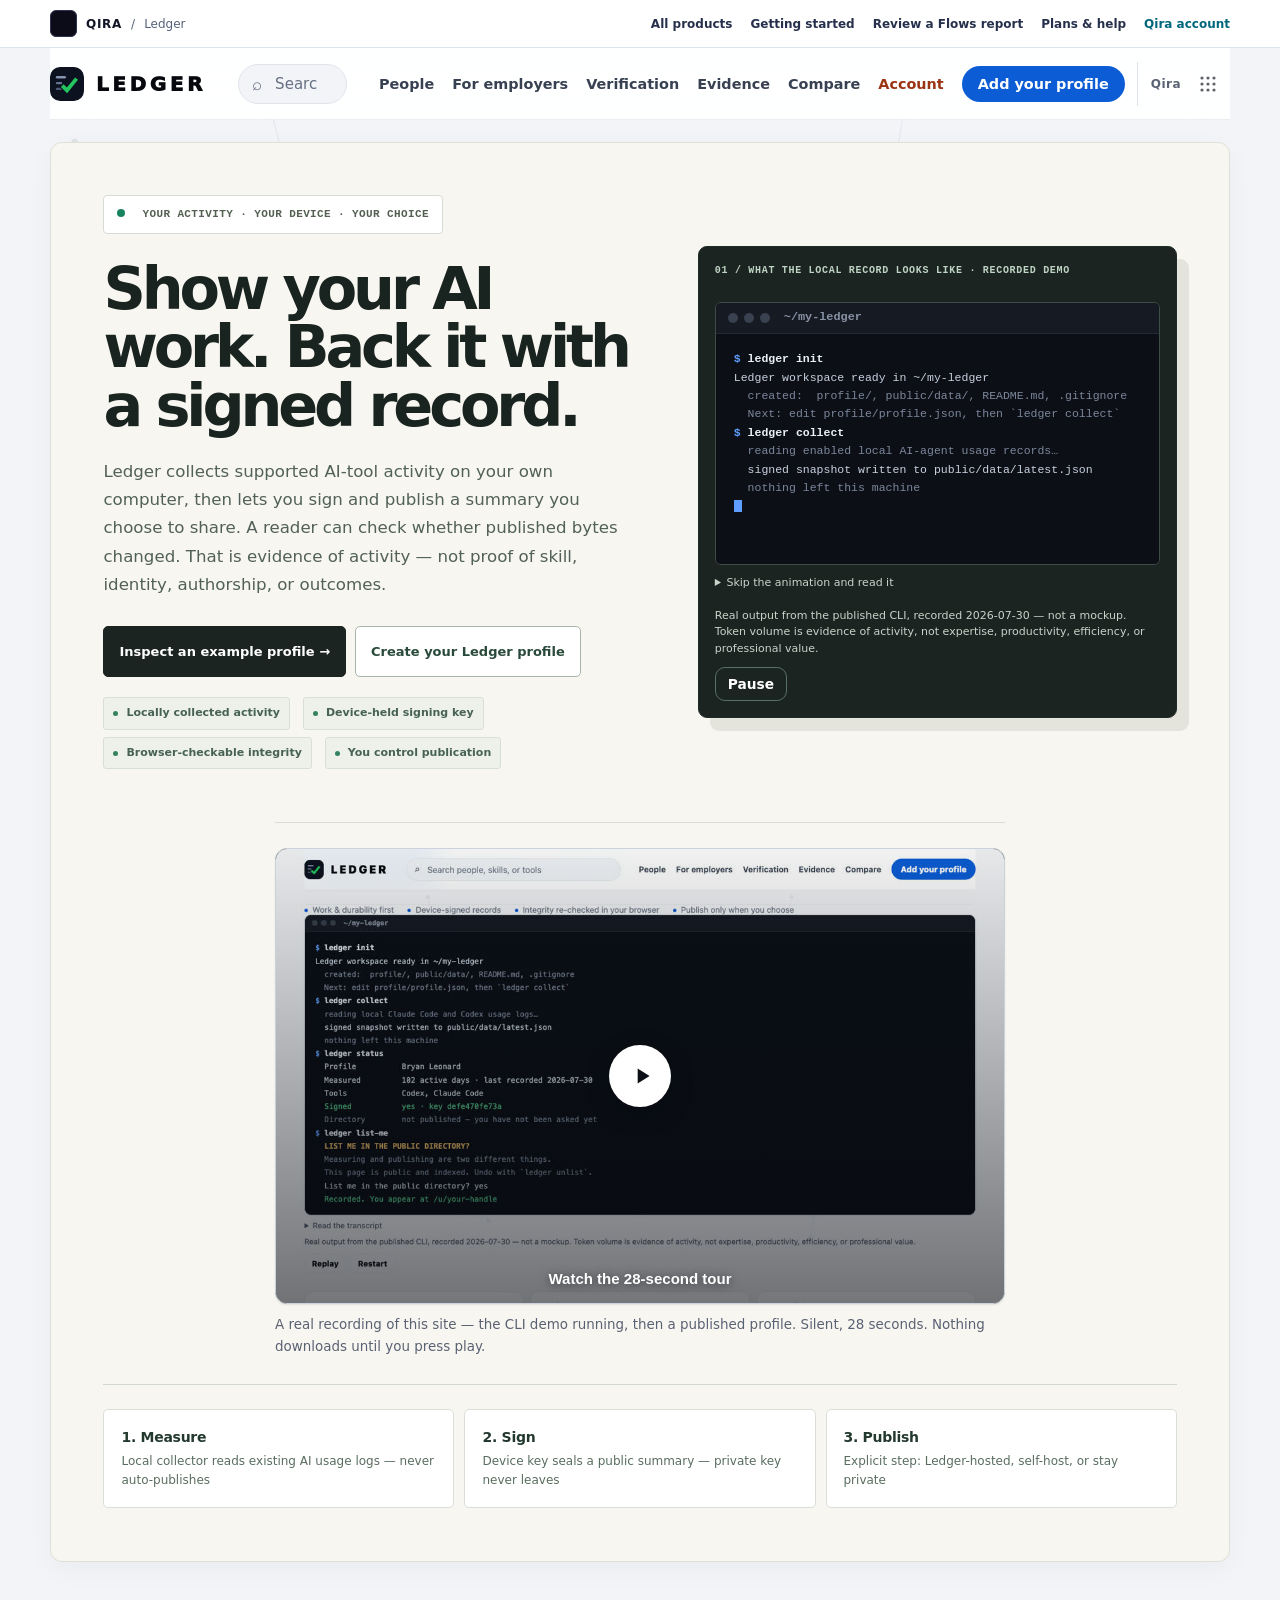
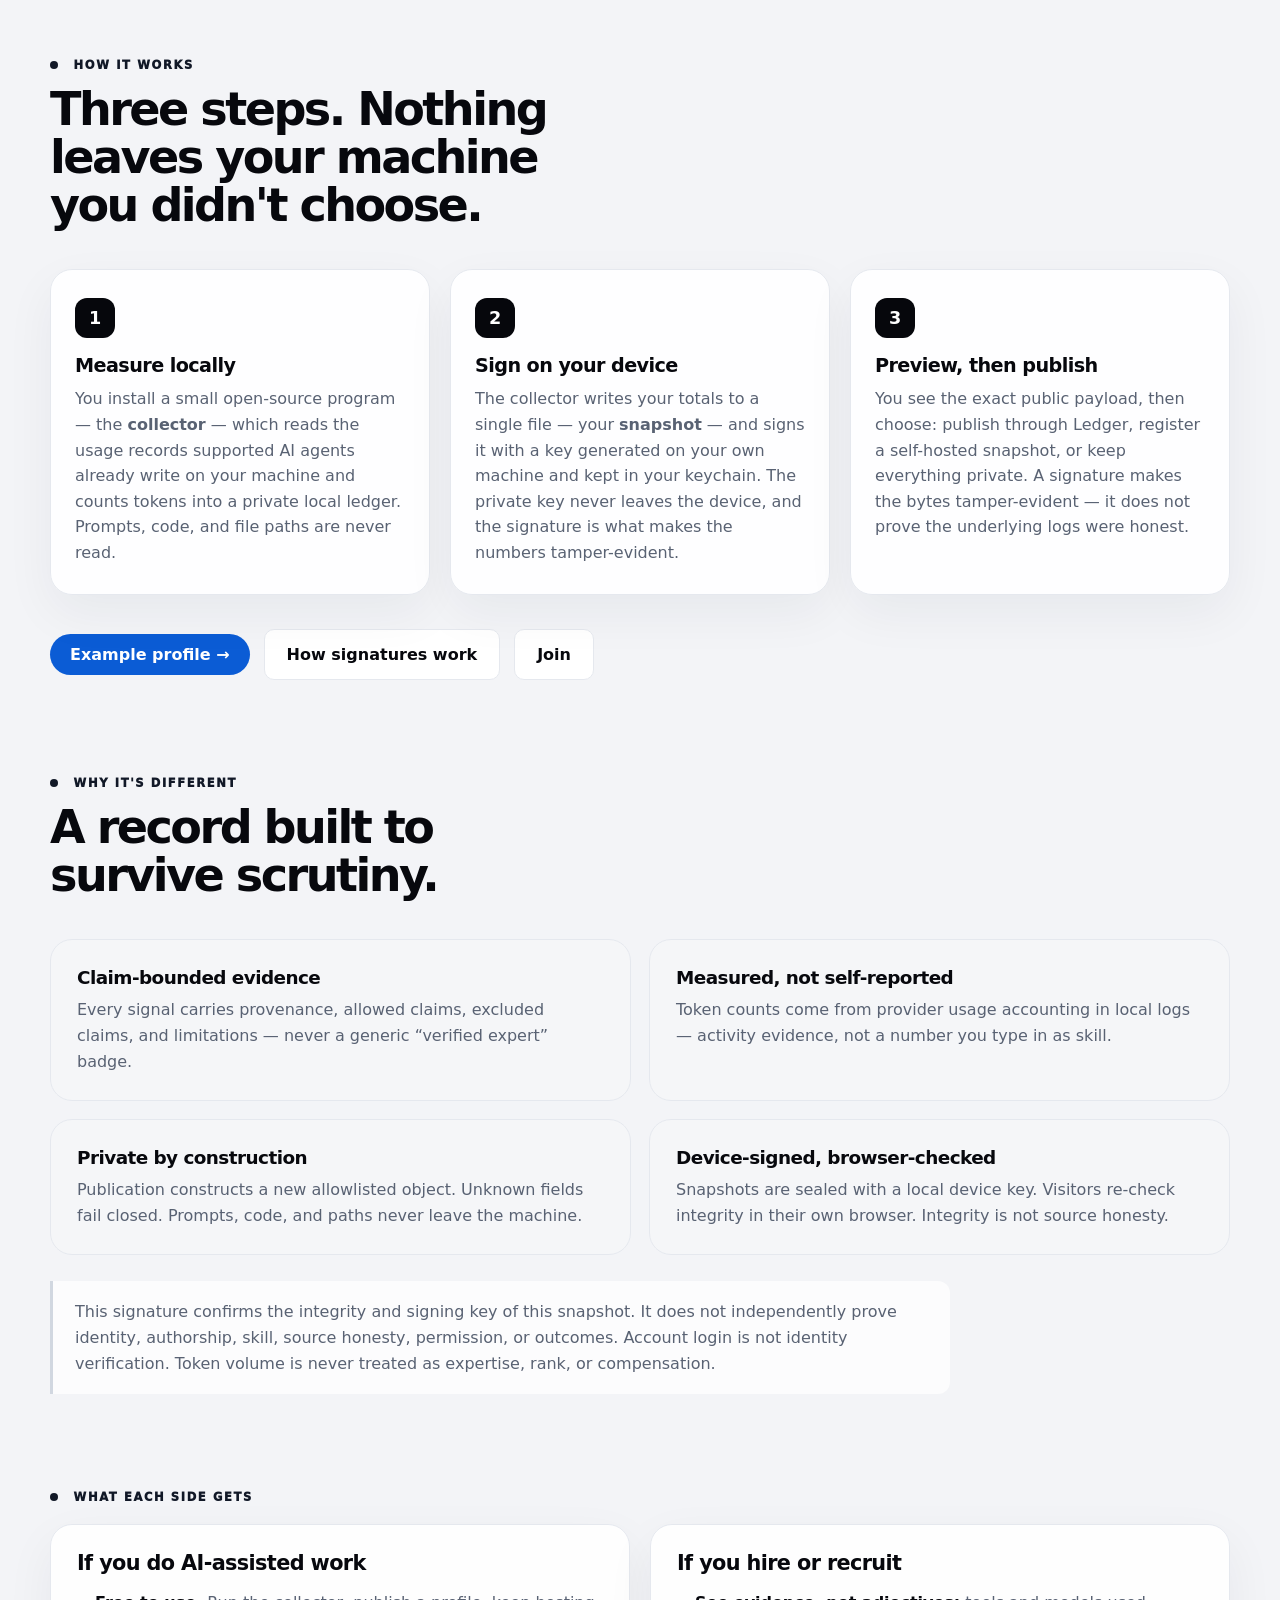
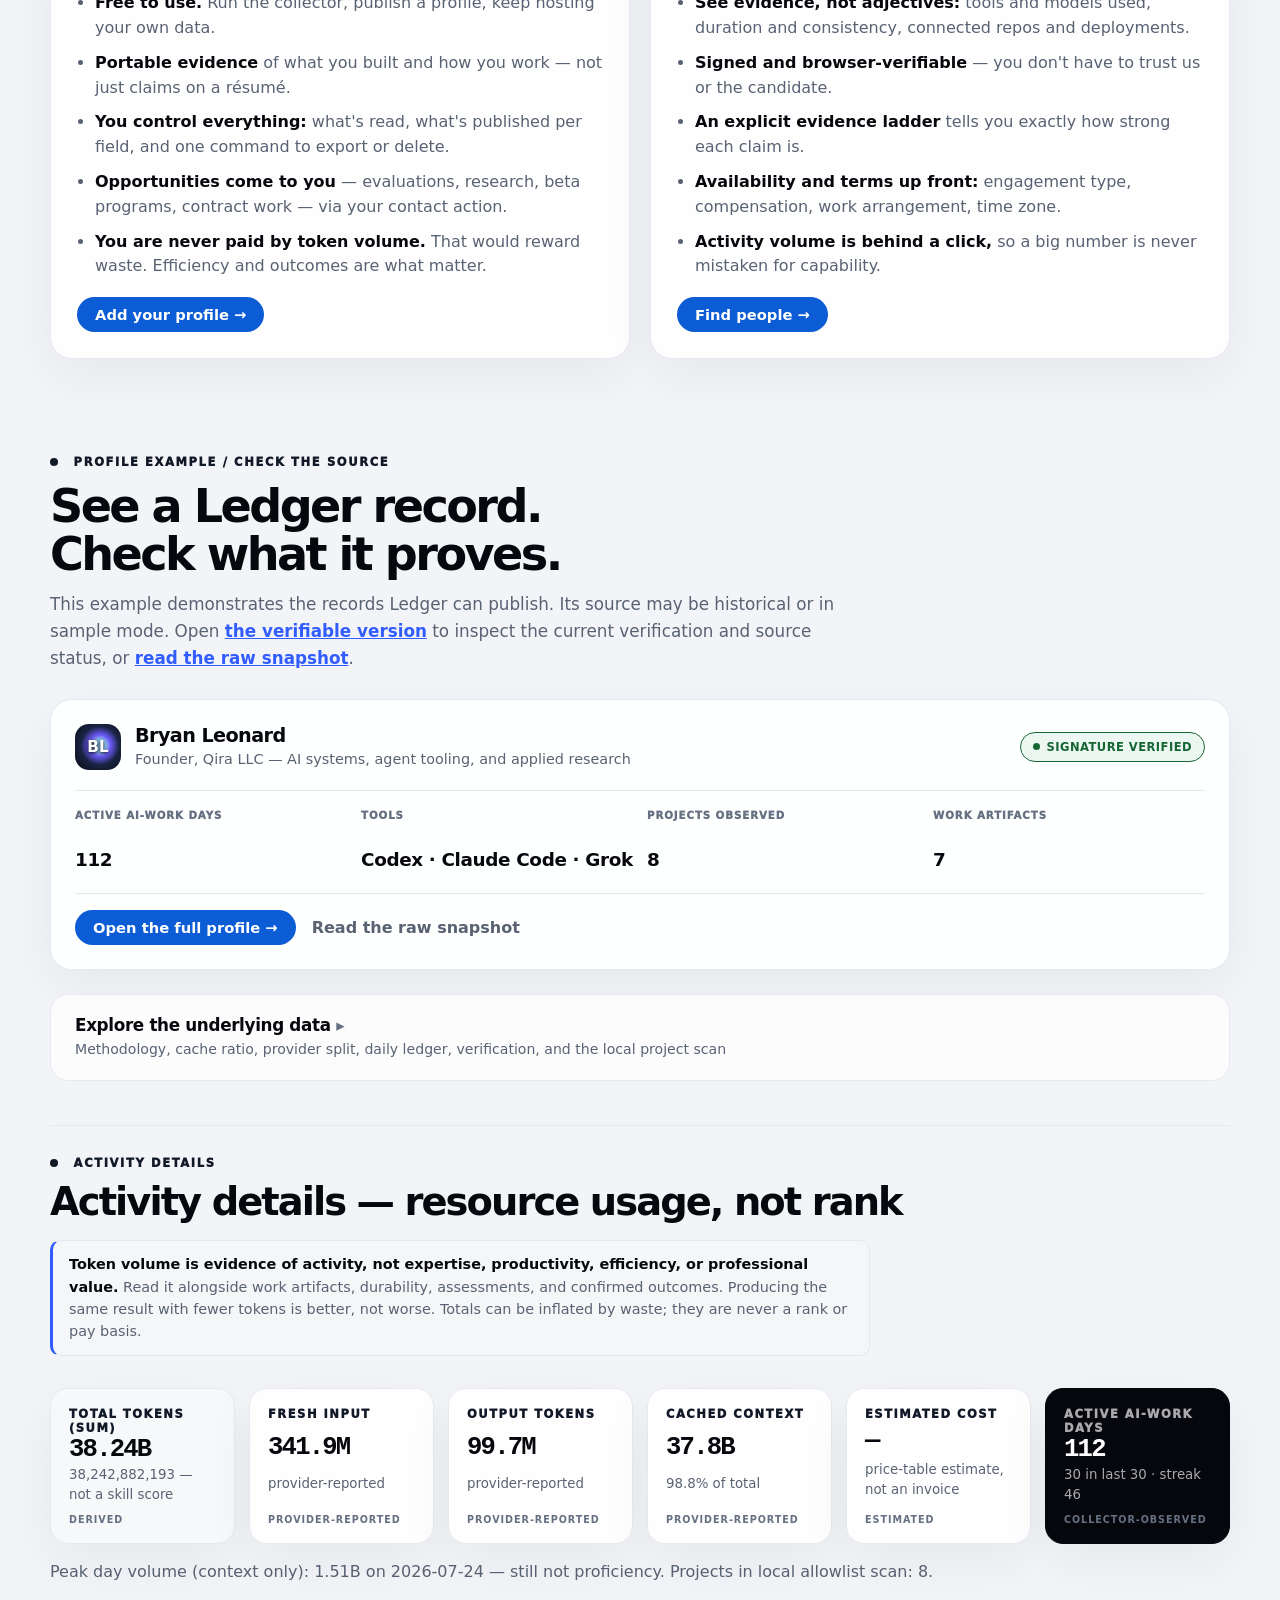
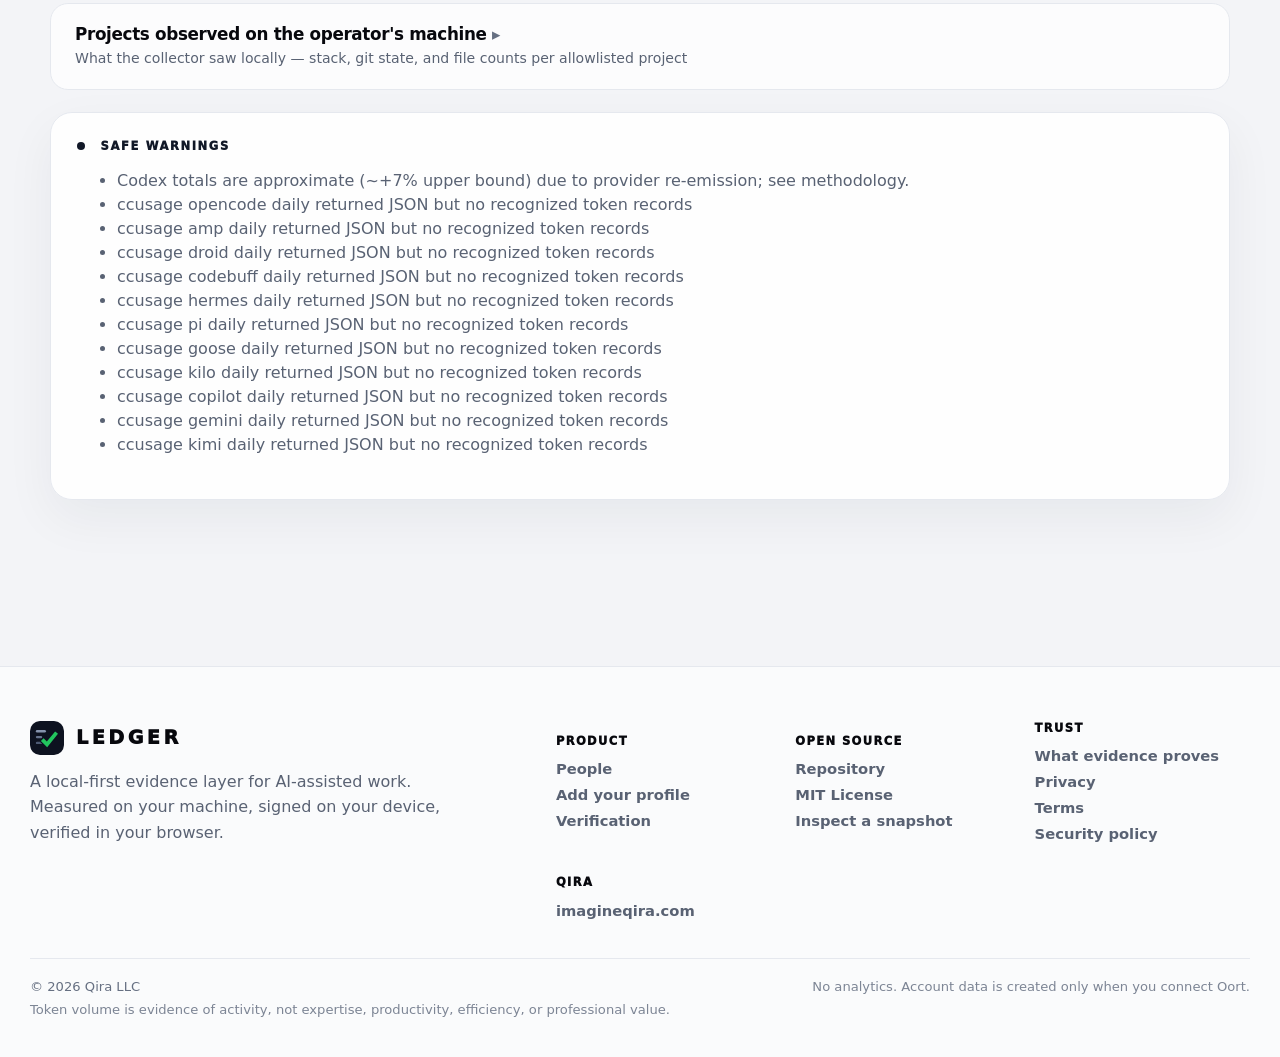
==== commit 6d67c6dc: "Bust cached Ledger application bundle on clarity release" ====
--- a/index.html
+++ b/index.html
@@ -40,7 +40,7 @@
     />
     <meta name="twitter:image" content="https://ledger.imagineqira.com/og.png" />
     <script src="/assets/qira-apps/qira-product-launcher.js?v=20260808" defer></script>
-    <script type="module" crossorigin src="/assets/index-qira-e1676cfd7b.js"></script>
+    <script type="module" crossorigin src="/assets/index-qira-e1676cfd7b.js?v=clarity-20261119"></script>
     <link rel="stylesheet" crossorigin href="/assets/index-DPDFuOQU.css">
     <link rel="stylesheet" href="/assets/ledger-home-clarity-20261119.css">
       <script type="application/ld+json">{"@context":"https://schema.org","@graph":[{"@type":"Organization","@id":"https://ledger.imagineqira.com/#org","name":"Ledger","url":"https://ledger.imagineqira.com","logo":"https://ledger.imagineqira.com/favicon.svg","description":"A local-first evidence layer for AI-assisted work. Members measure their own AI usage on their machine, sign it on their device, and publish a record anyone can verify in the browser.","parentOrganization":{"@type":"Organization","name":"Qira LLC","url":"https://imagineqira.com"}},{"@type":"WebSite","@id":"https://ledger.imagineqira.com/#website","url":"https://ledger.imagineqira.com","name":"Ledger — Evidence layer for AI-assisted work","publisher":{"@id":"https://ledger.imagineqira.com/#org"}}]}</script>
--- a/assets/ledger-home-clarity-20261119.css
+++ b/assets/ledger-home-clarity-20261119.css
@@ -141,3 +141,14 @@
 @media(prefers-reduced-motion:reduce){
  body.jobsite main#top > .hero *{scroll-behavior:auto!important;transition:none!important}
 }
+
+/* Mobile evidence chips: compact two-column proof rather than four redundant full-width bars. */
+@media(max-width:650px){
+  body.jobsite main#top > .hero > .hero-facts{
+    display:grid;grid-template-columns:repeat(2,minmax(0,1fr));gap:7px;width:100%;max-width:none
+  }
+  body.jobsite main#top > .hero > .hero-facts li{
+    min-width:0;line-height:1.45;display:flex;align-items:center
+  }
+  body.jobsite main#top > .hero > .hero-facts li:before{top:50%;transform:translateY(-50%)}
+}
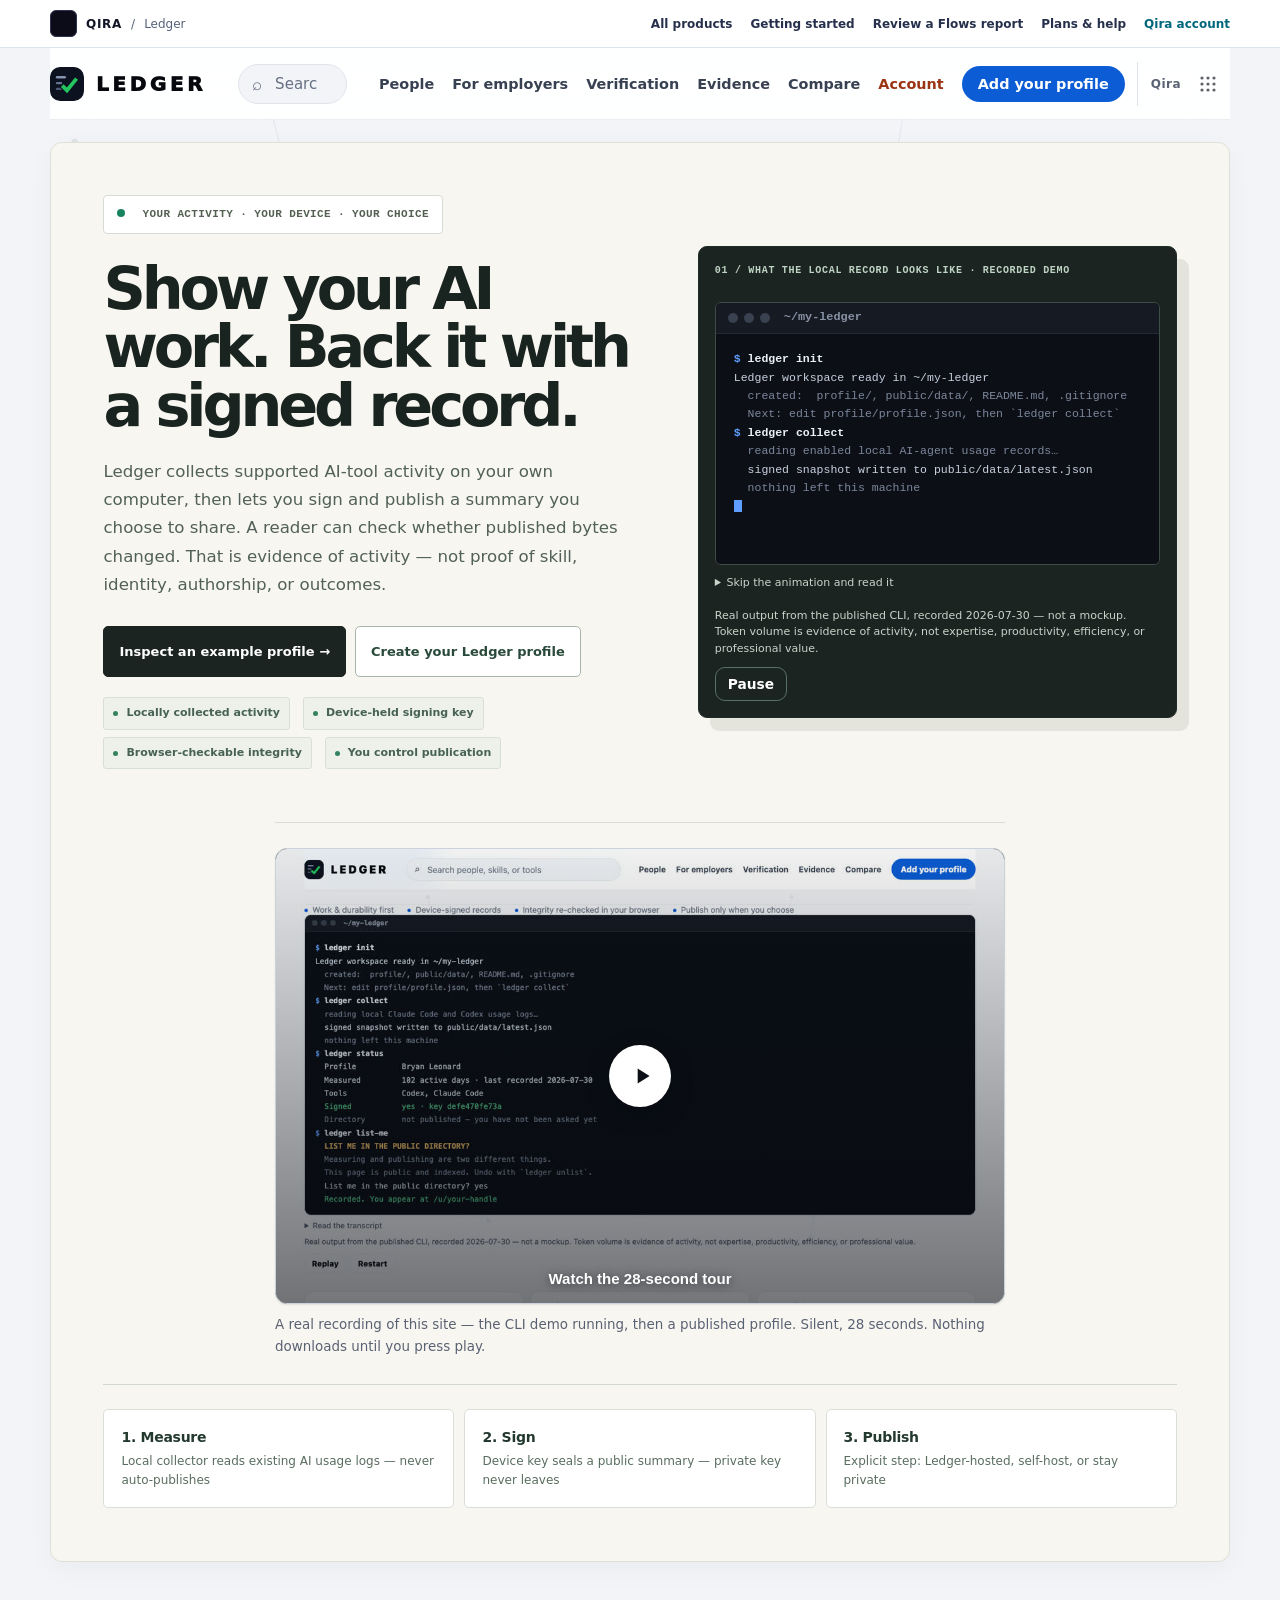
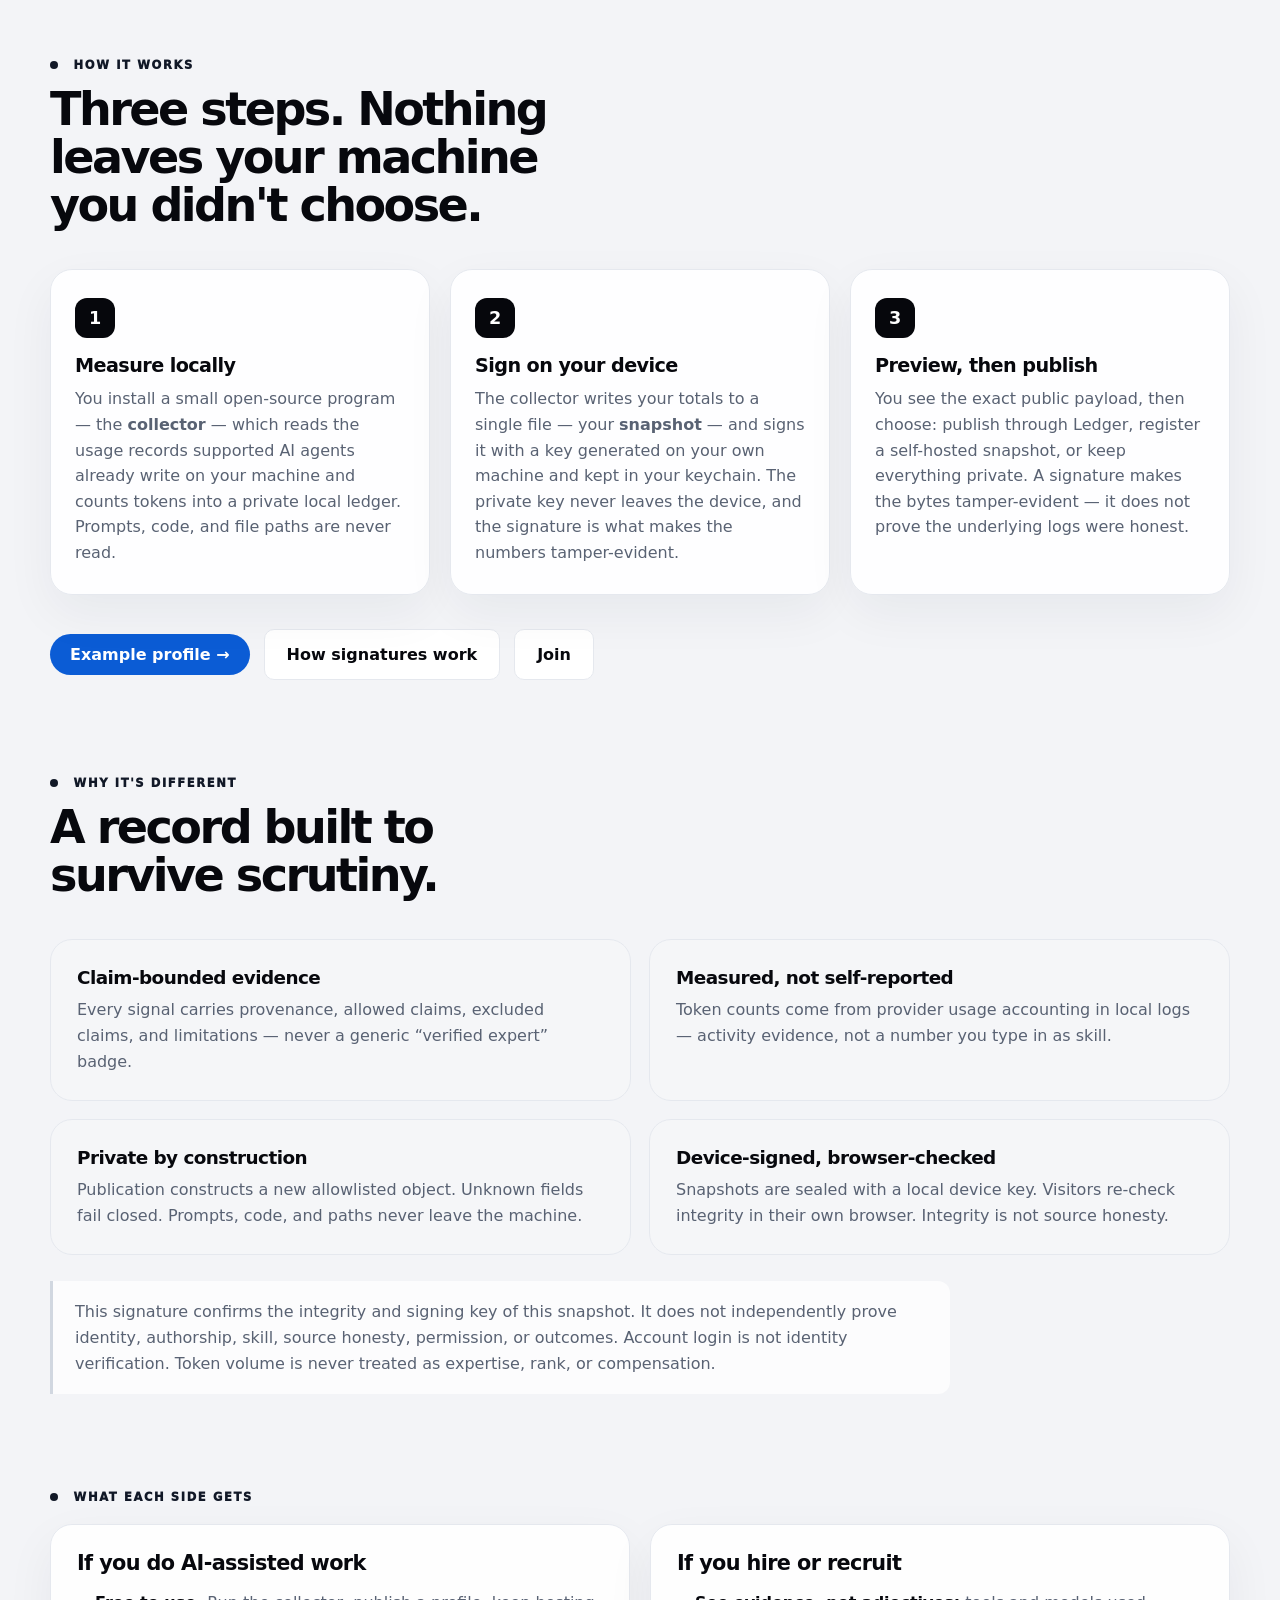
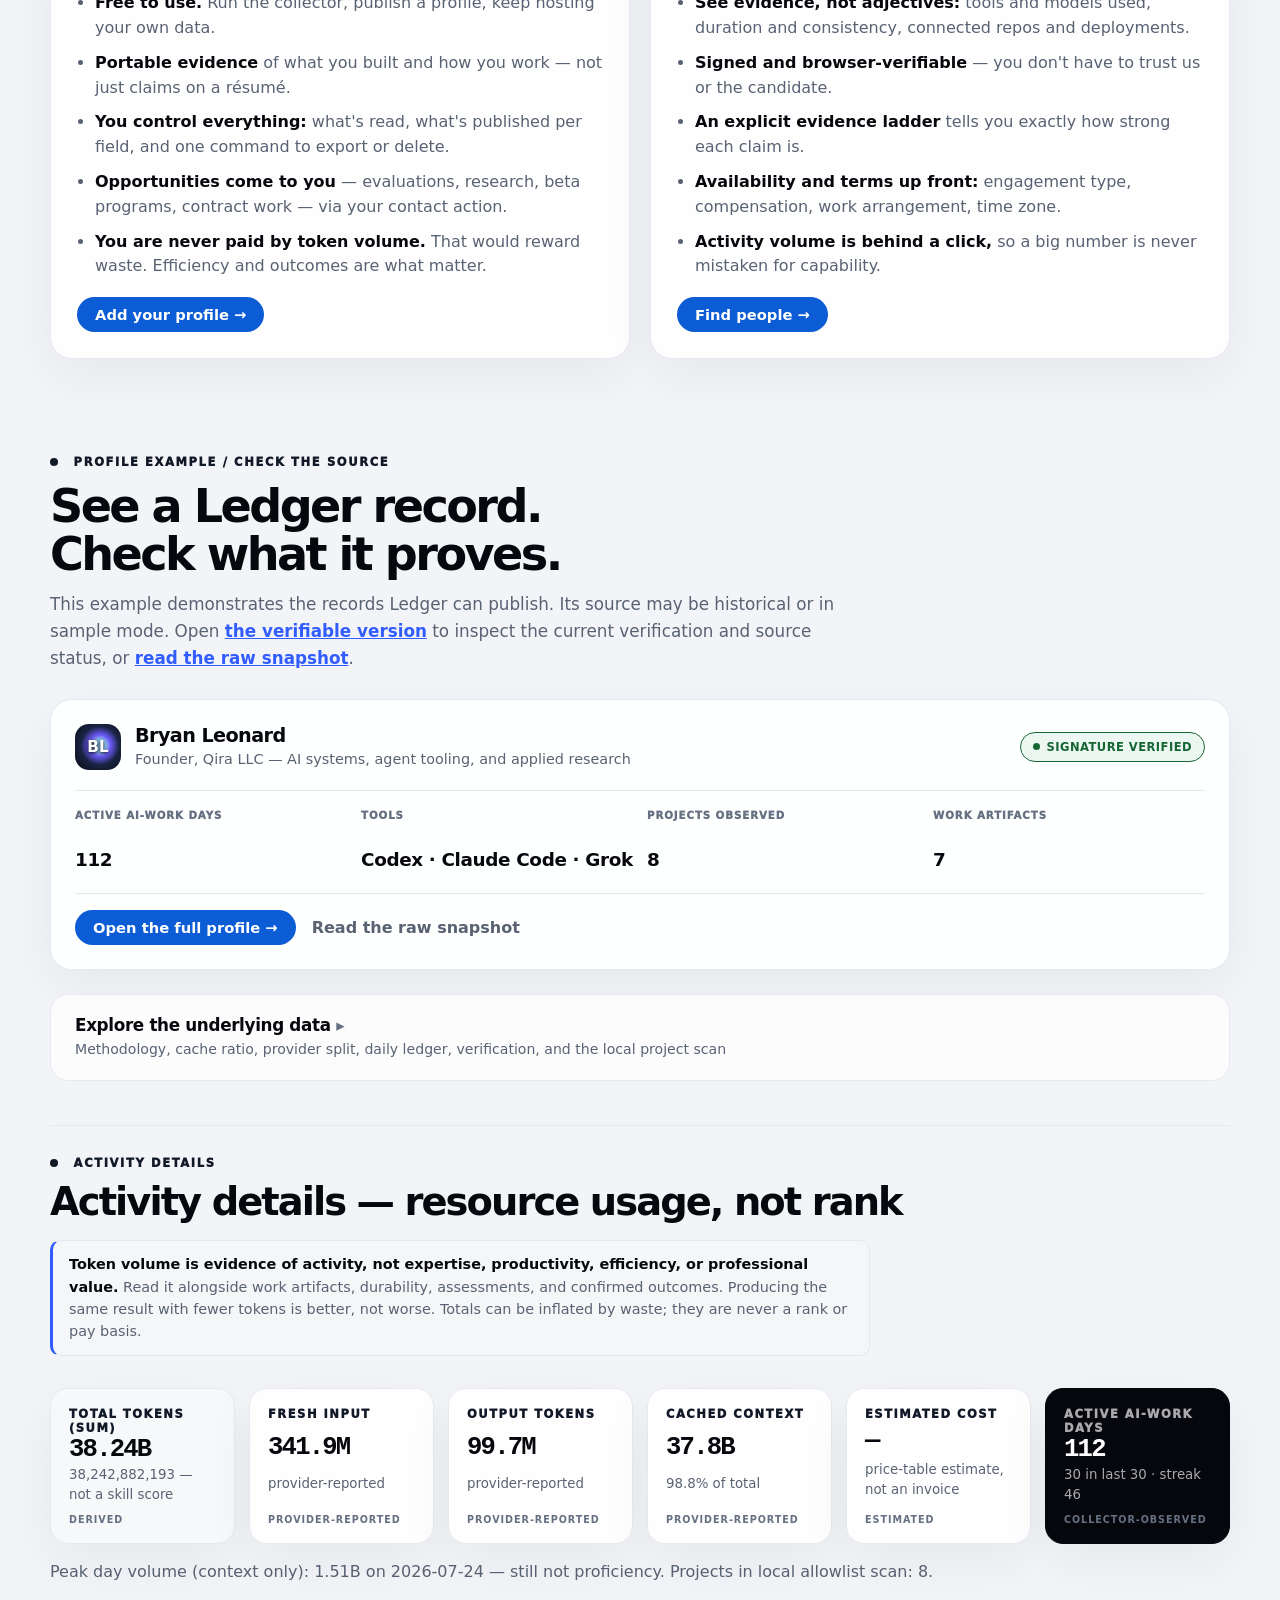
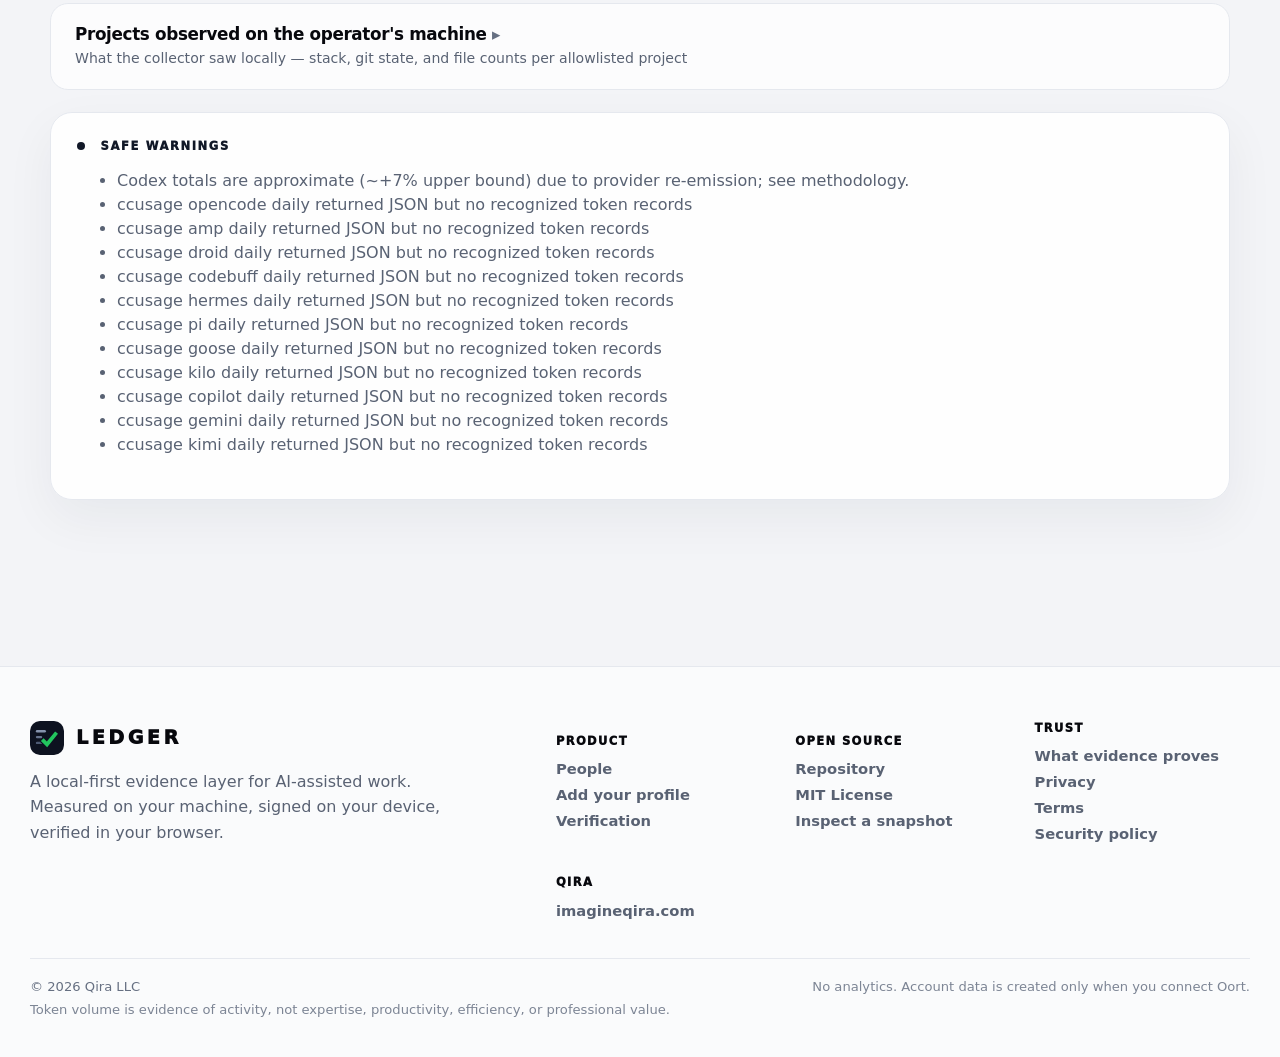
==== commit d98159d8: "Fix multiline SEO and social metadata to reflect opt-in publishing" ====
--- a/index.html
+++ b/index.html
@@ -6,10 +6,7 @@
     <meta name="theme-color" content="#05070d" />
 
     <title>Ledger — Show your AI work with a signed record</title>
-    <meta
-      name="description"
-      content="A local-first evidence layer for AI-assisted work. Own a Ledger handle through your Qira account while prompts, code, provider logs, and signing keys remain on your machine."
-    />
+    <meta name="description" content="Ledger records supported AI-tool activity locally, lets you sign a summary on your device, and gives you control over what to publish. Inspect signatures and evidence boundaries." />
     <link rel="canonical" href="https://ledger.imagineqira.com/" />
 
     <!-- Icons -->
@@ -19,12 +16,9 @@
 
     <!-- Open Graph (Facebook, LinkedIn, Slack, Discord, iMessage) -->
     <meta property="og:type" content="website" />
-    <meta property="og:site_name" content="Ledger — Evidence layer for AI-assisted work" />
-    <meta property="og:title" content="Evidence of how you work with AI — not a token leaderboard" />
-    <meta
-      property="og:description"
-      content="Measured on your machine. Signed on your device. Verified in the browser. Own your Ledger account through Oort and explicitly publish only the signed summary you approve."
-    />
+    <meta property="og:site_name" content="Ledger by Qira" />
+    <meta property="og:title" content="Ledger — Show your AI work with a signed record" />
+    <meta property="og:description" content="Record supported AI-tool activity locally. Sign it on your device, publish only by choice, and let others inspect the signature and limits." />
     <meta property="og:url" content="https://ledger.imagineqira.com/" />
     <meta property="og:image" content="https://ledger.imagineqira.com/og.png" />
     <meta property="og:image:width" content="1200" />
@@ -33,11 +27,8 @@
 
     <!-- Twitter / X -->
     <meta name="twitter:card" content="summary_large_image" />
-    <meta name="twitter:title" content="Evidence of how you work with AI — not a token leaderboard" />
-    <meta
-      name="twitter:description"
-      content="Measured on your machine. Signed on your device. Verified in the browser. Open-source, local-first — nothing leaves your computer."
-    />
+    <meta name="twitter:title" content="Ledger — Show your AI work with a signed record" />
+    <meta name="twitter:description" content="Collect locally, sign on your own device, and choose if you publish. A signature can establish record integrity, not professional skill." />
     <meta name="twitter:image" content="https://ledger.imagineqira.com/og.png" />
     <script src="/assets/qira-apps/qira-product-launcher.js?v=20260808" defer></script>
     <script type="module" crossorigin src="/assets/index-qira-e1676cfd7b.js?v=clarity-20261119"></script>
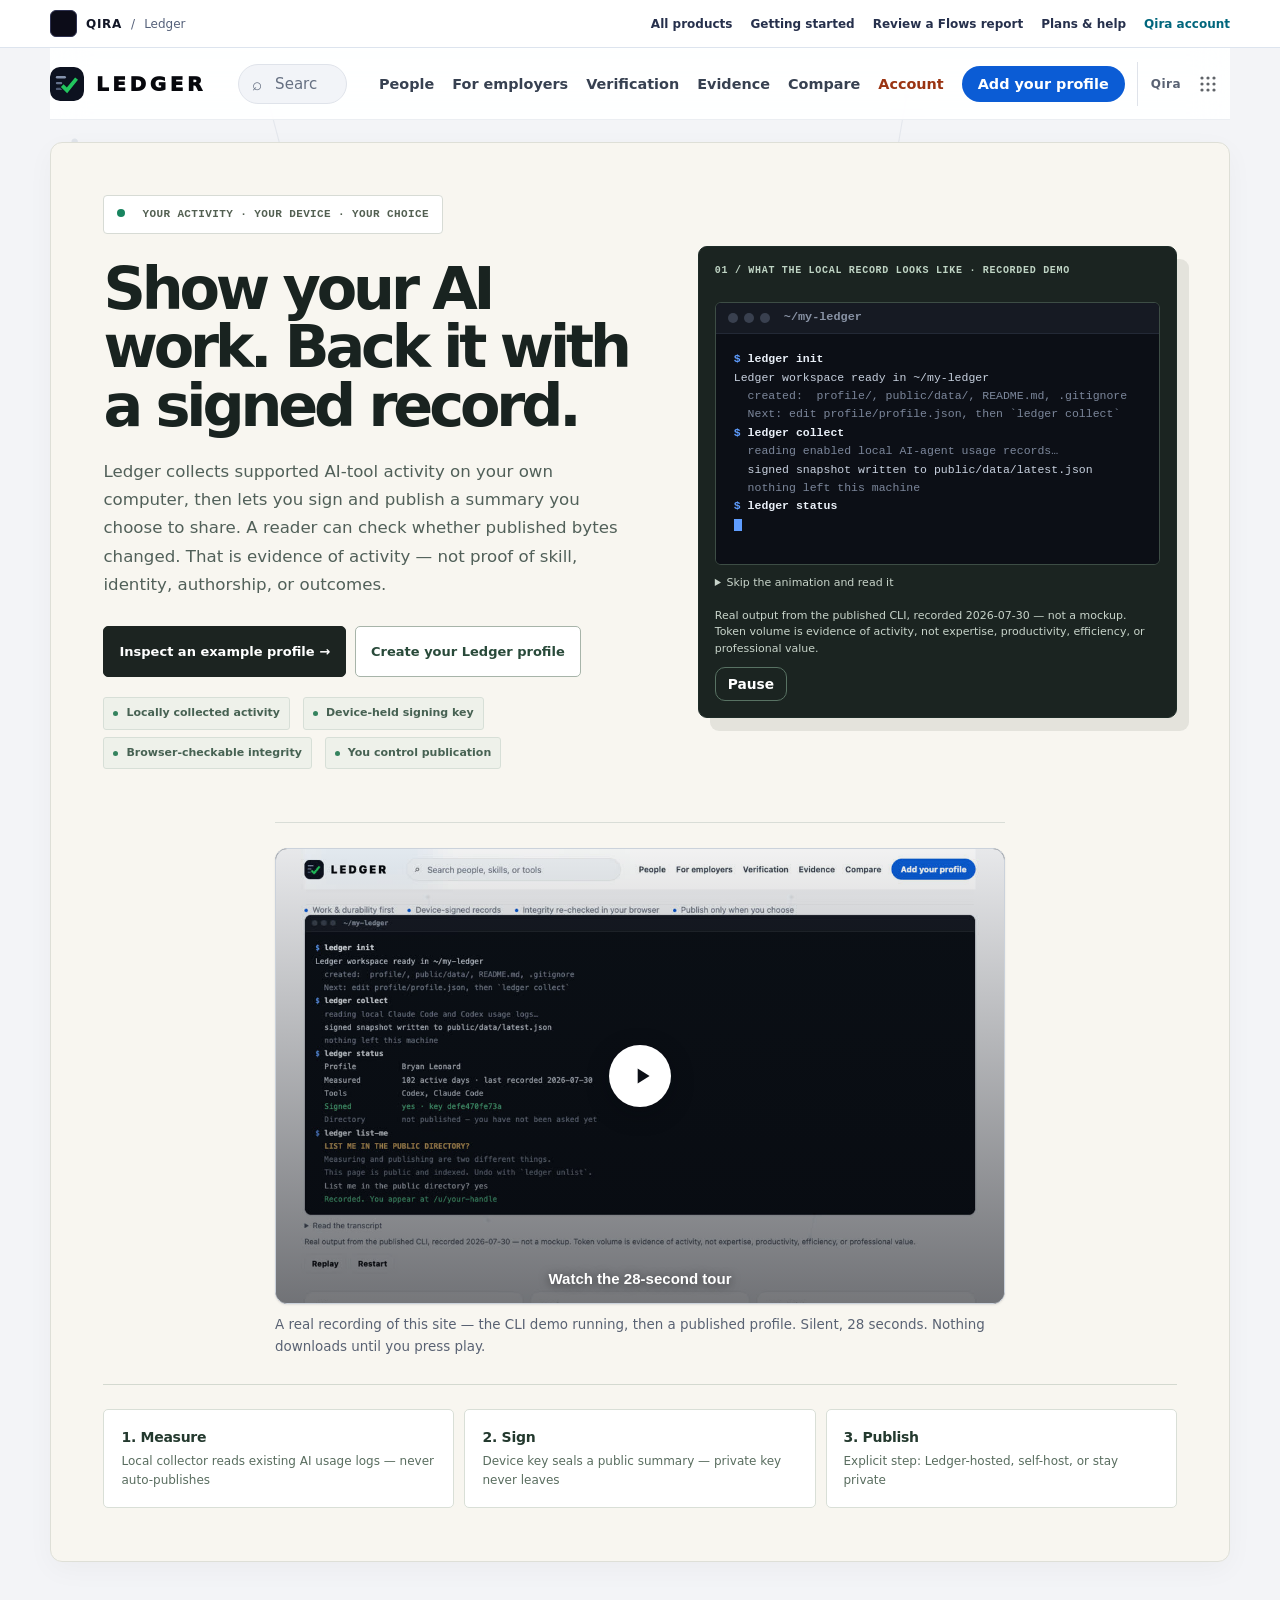
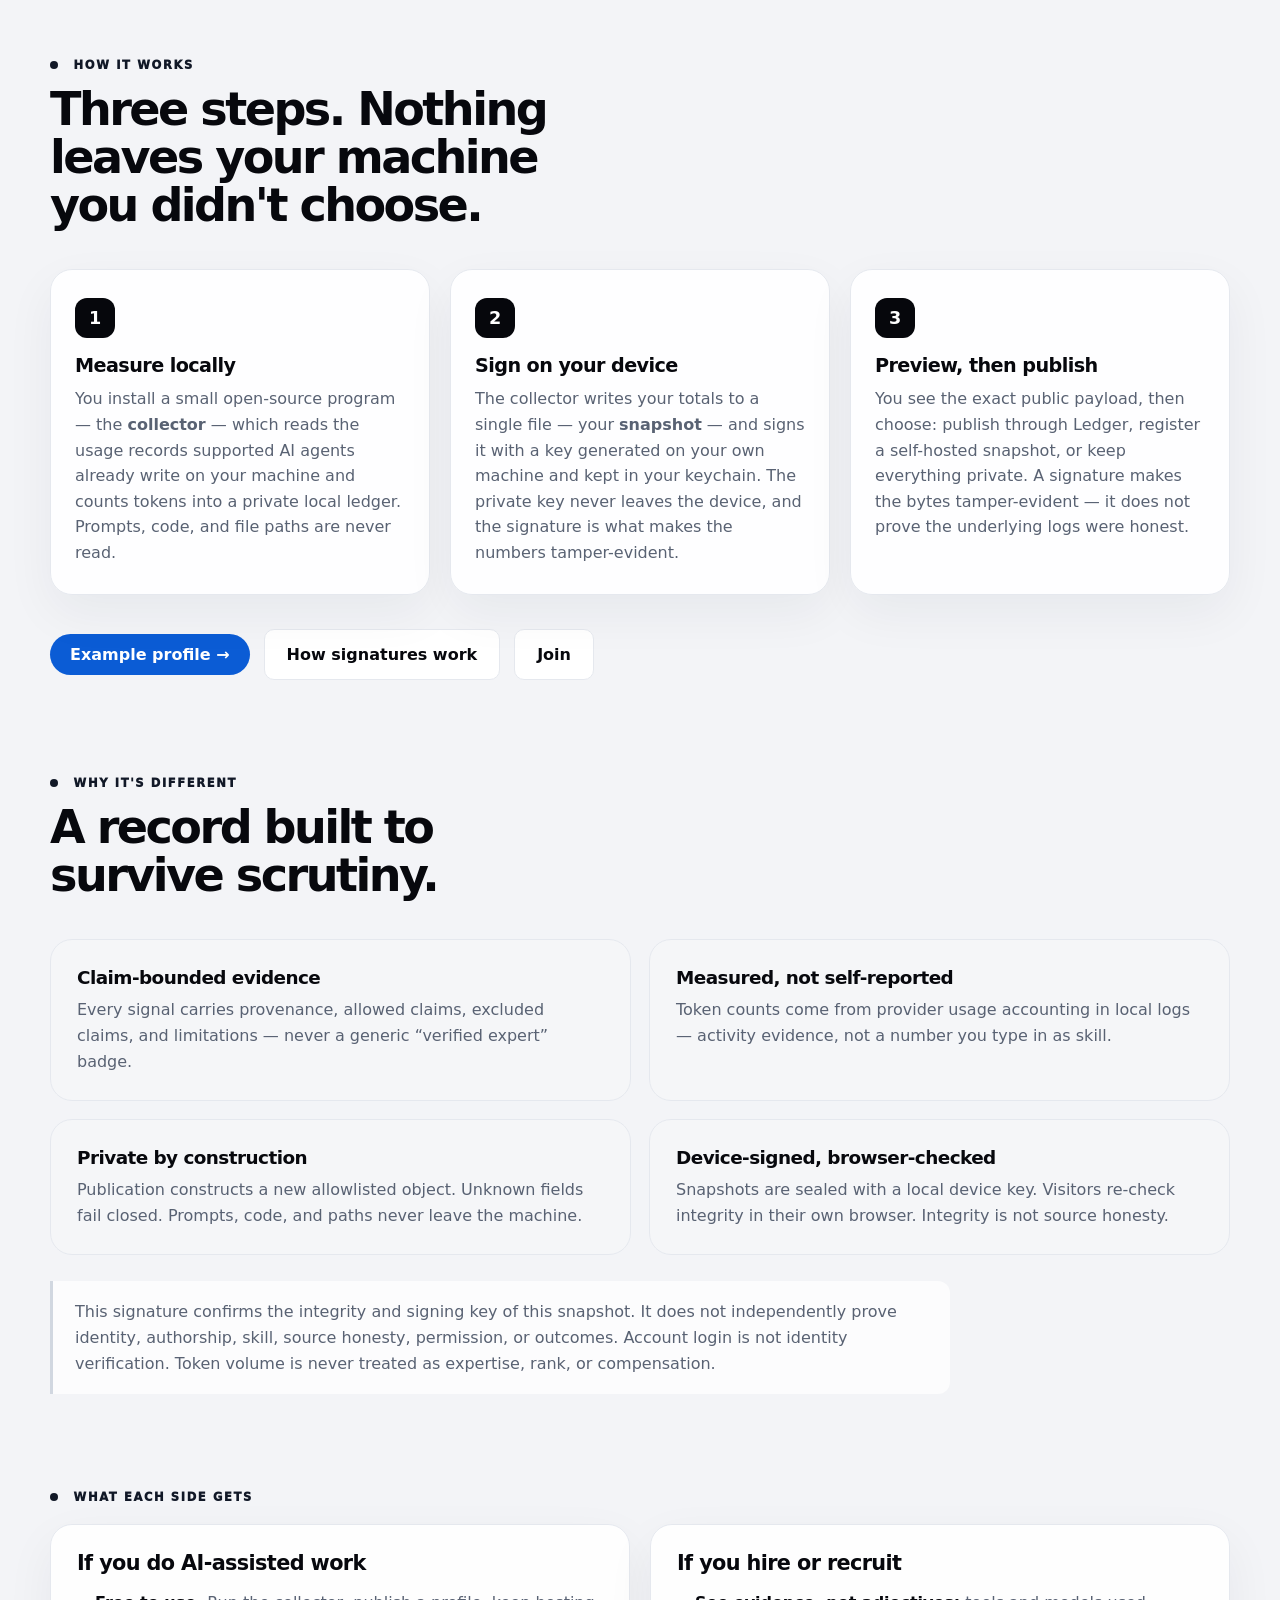
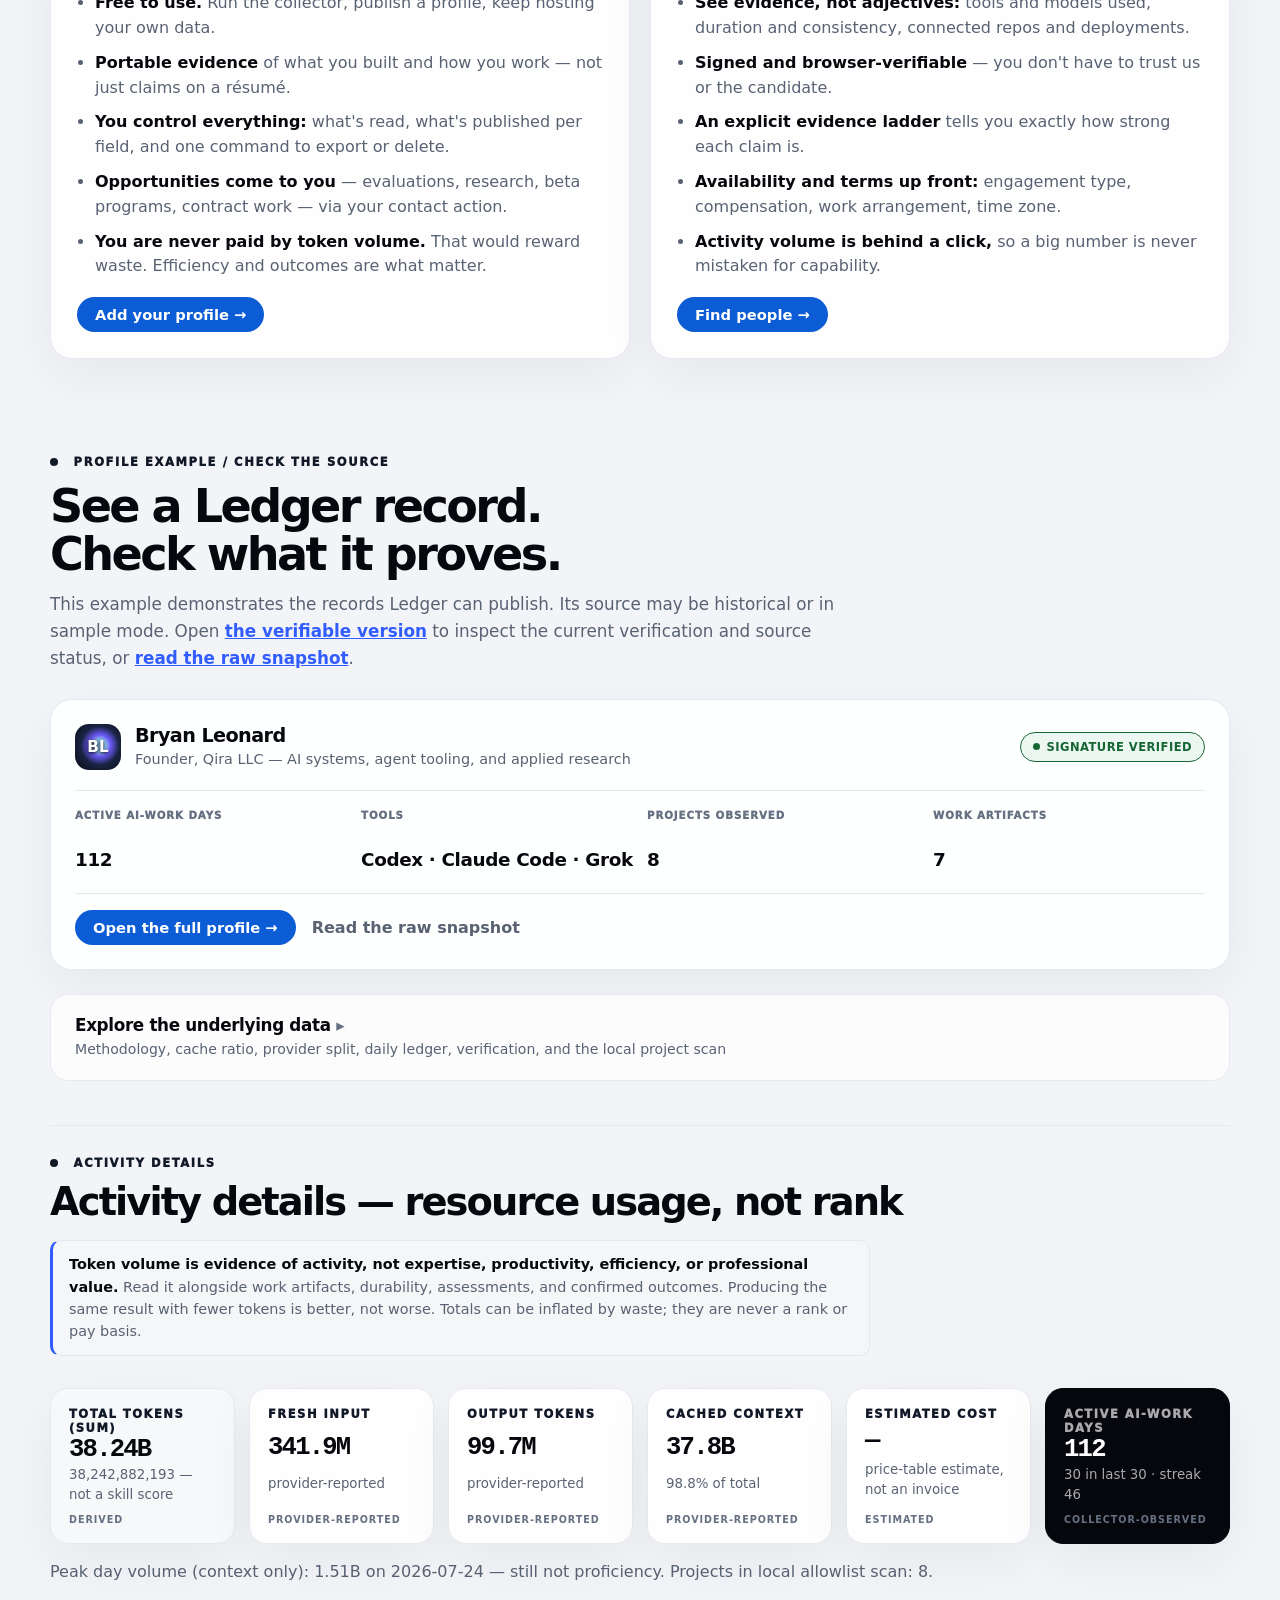
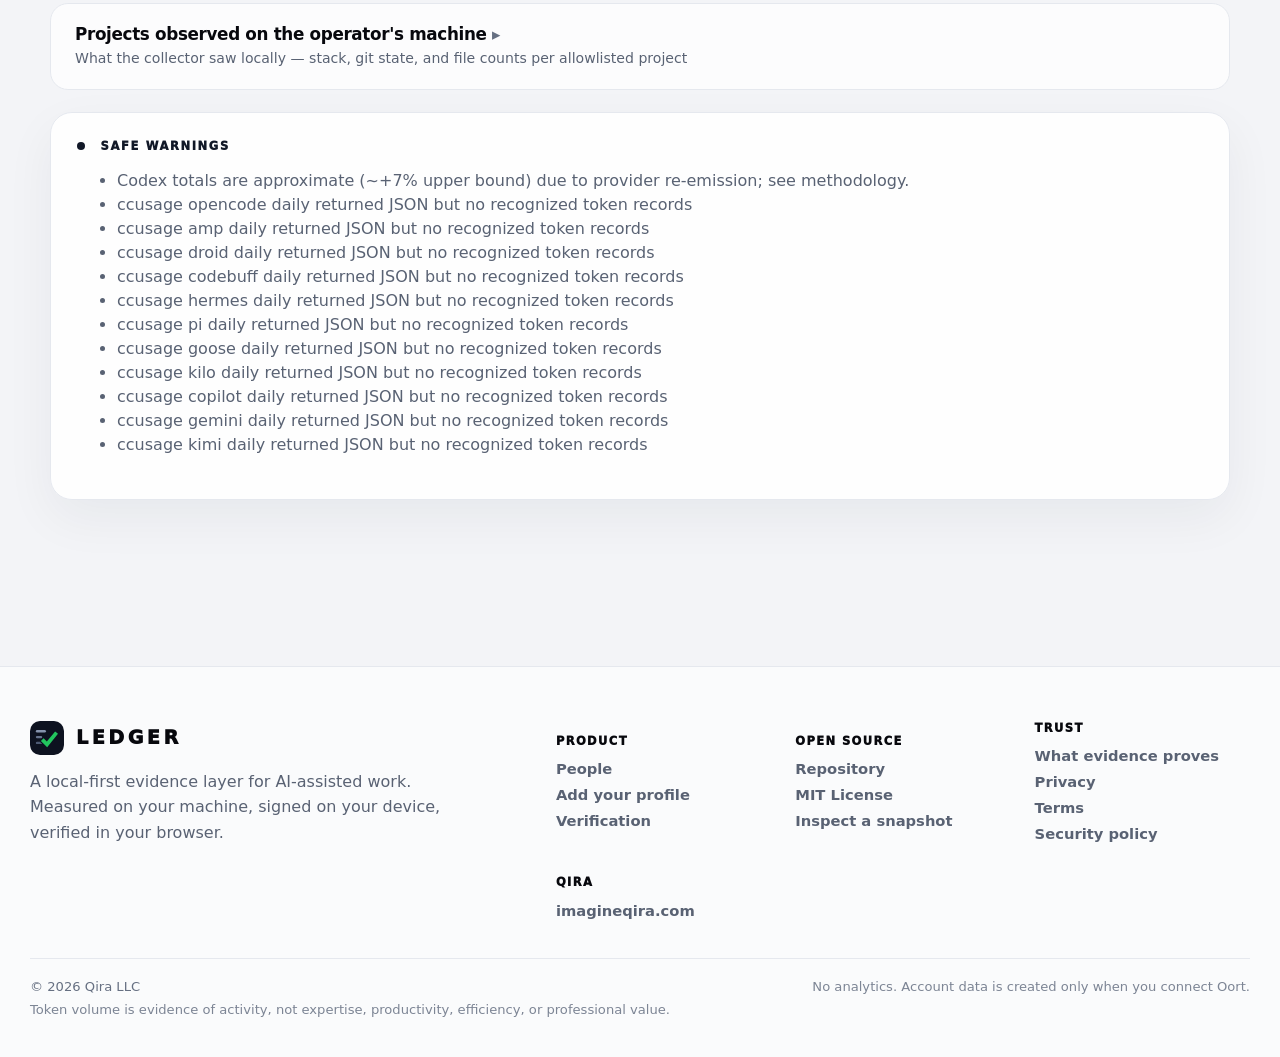
==== commit f606b9a3: "fix(ledger): refresh signed-snapshot disclosures and cache-bust index.html" ====
--- a/index.html
+++ b/index.html
@@ -31,7 +31,7 @@
     <meta name="twitter:description" content="Collect locally, sign on your own device, and choose if you publish. A signature can establish record integrity, not professional skill." />
     <meta name="twitter:image" content="https://ledger.imagineqira.com/og.png" />
     <script src="/assets/qira-apps/qira-product-launcher.js?v=20260808" defer></script>
-    <script type="module" crossorigin src="/assets/index-qira-e1676cfd7b.js?v=clarity-20261119"></script>
+    <script type="module" crossorigin src="/assets/index-qira-e1676cfd7b.js?v=claims-20261119"></script>
     <link rel="stylesheet" crossorigin href="/assets/index-DPDFuOQU.css">
     <link rel="stylesheet" href="/assets/ledger-home-clarity-20261119.css">
       <script type="application/ld+json">{"@context":"https://schema.org","@graph":[{"@type":"Organization","@id":"https://ledger.imagineqira.com/#org","name":"Ledger","url":"https://ledger.imagineqira.com","logo":"https://ledger.imagineqira.com/favicon.svg","description":"A local-first evidence layer for AI-assisted work. Members measure their own AI usage on their machine, sign it on their device, and publish a record anyone can verify in the browser.","parentOrganization":{"@type":"Organization","name":"Qira LLC","url":"https://imagineqira.com"}},{"@type":"WebSite","@id":"https://ledger.imagineqira.com/#website","url":"https://ledger.imagineqira.com","name":"Ledger — Evidence layer for AI-assisted work","publisher":{"@id":"https://ledger.imagineqira.com/#org"}}]}</script>
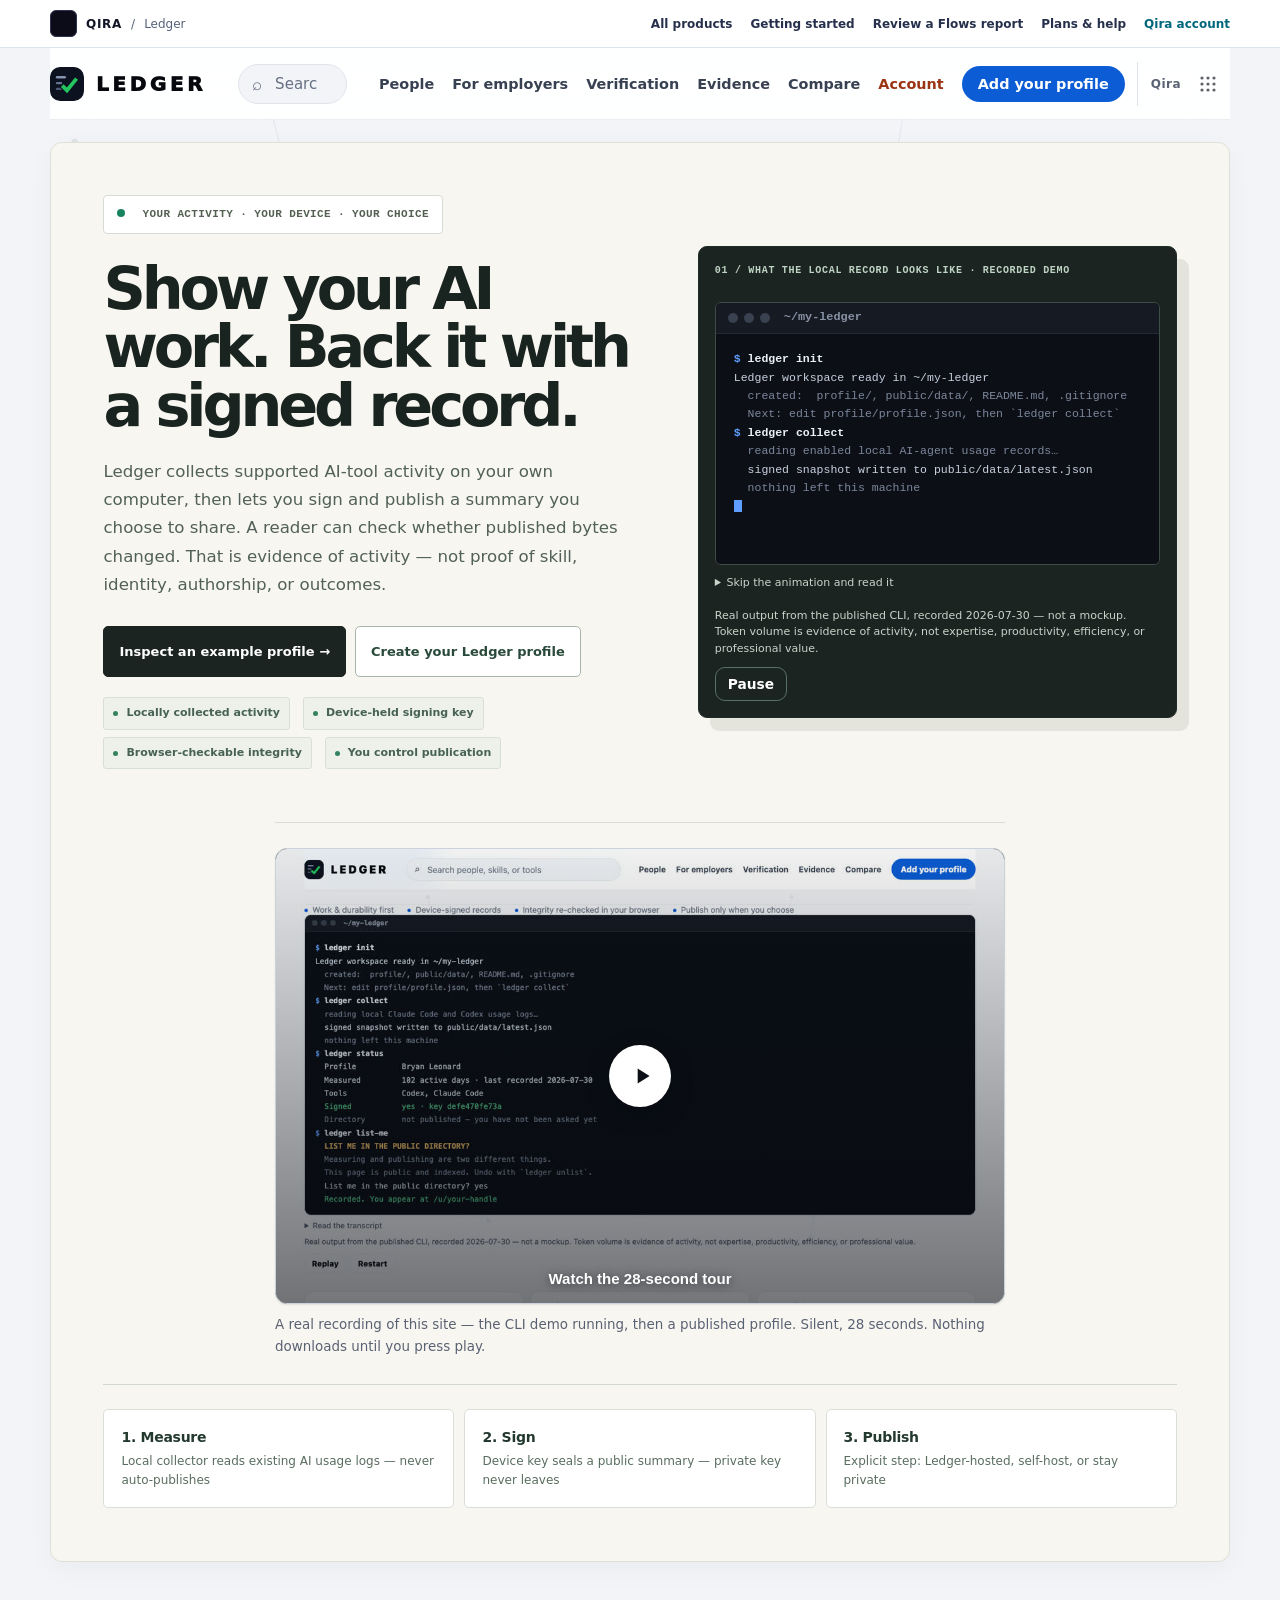
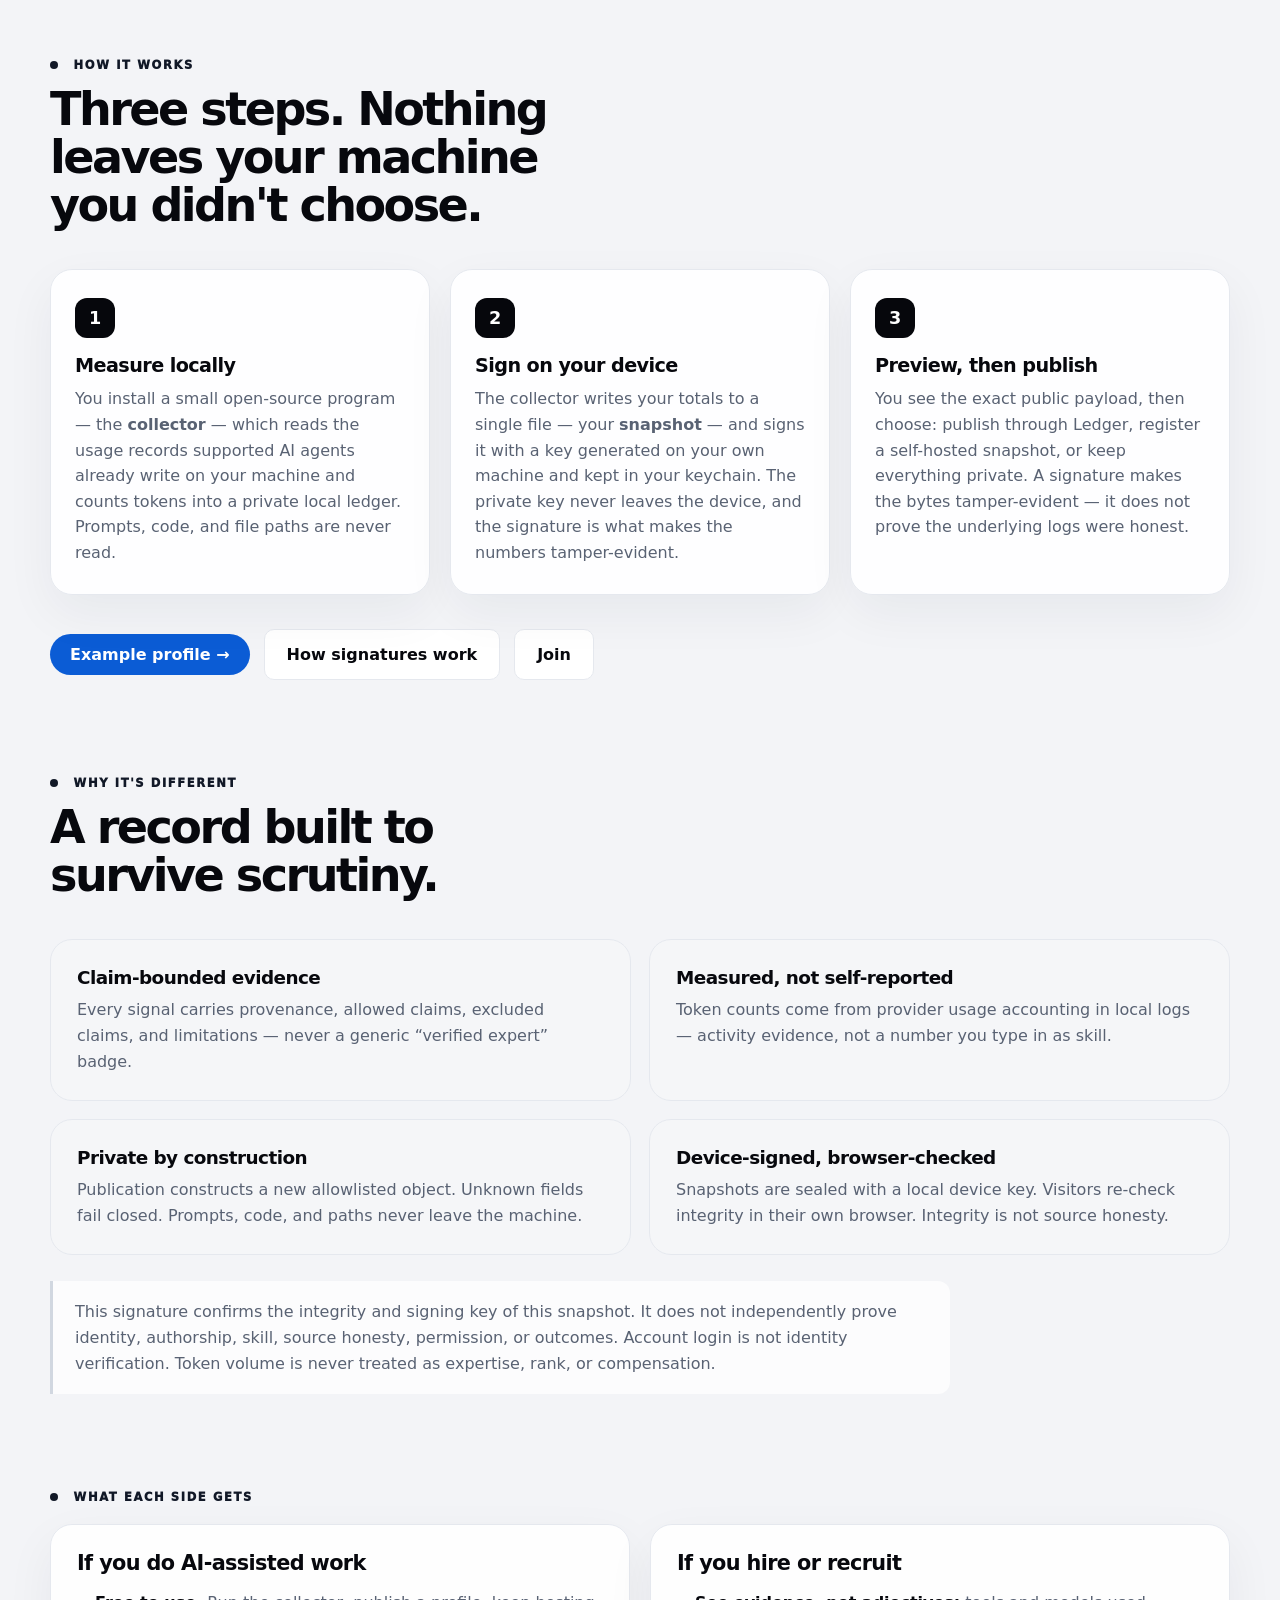
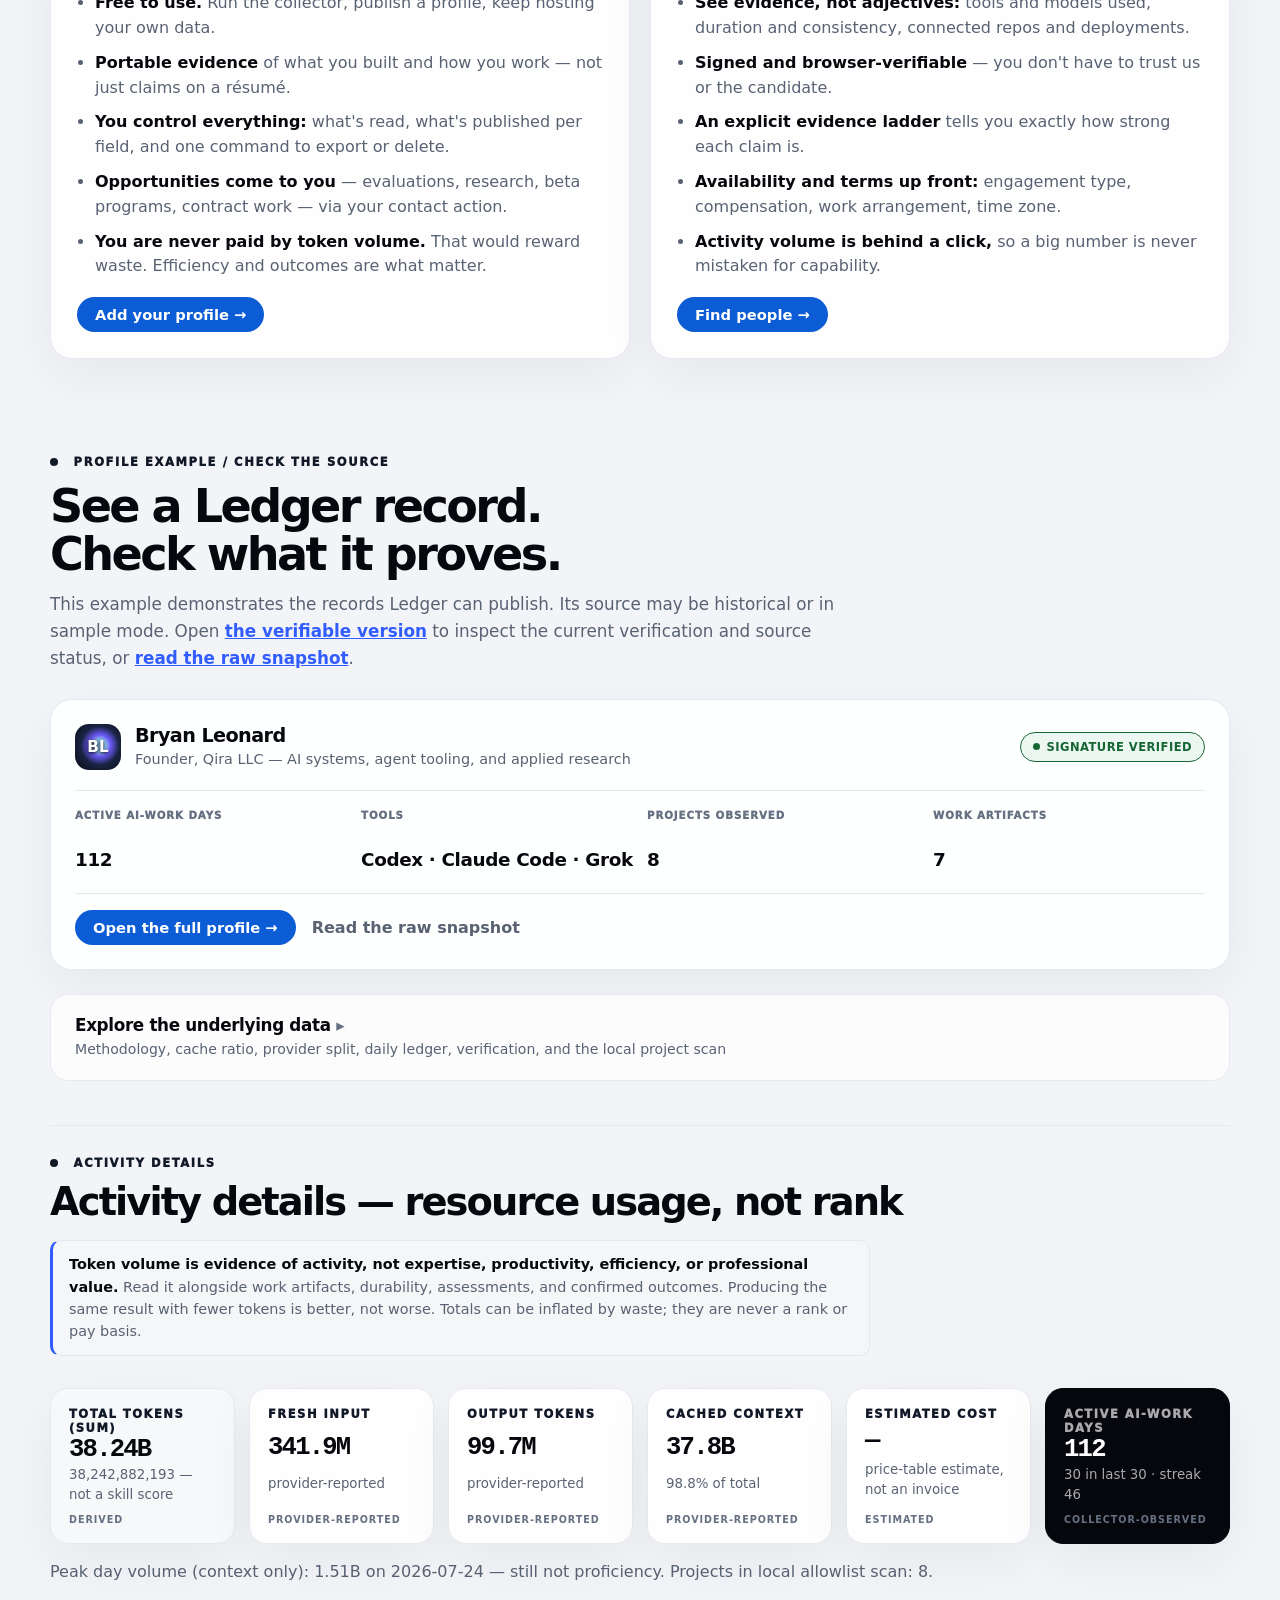
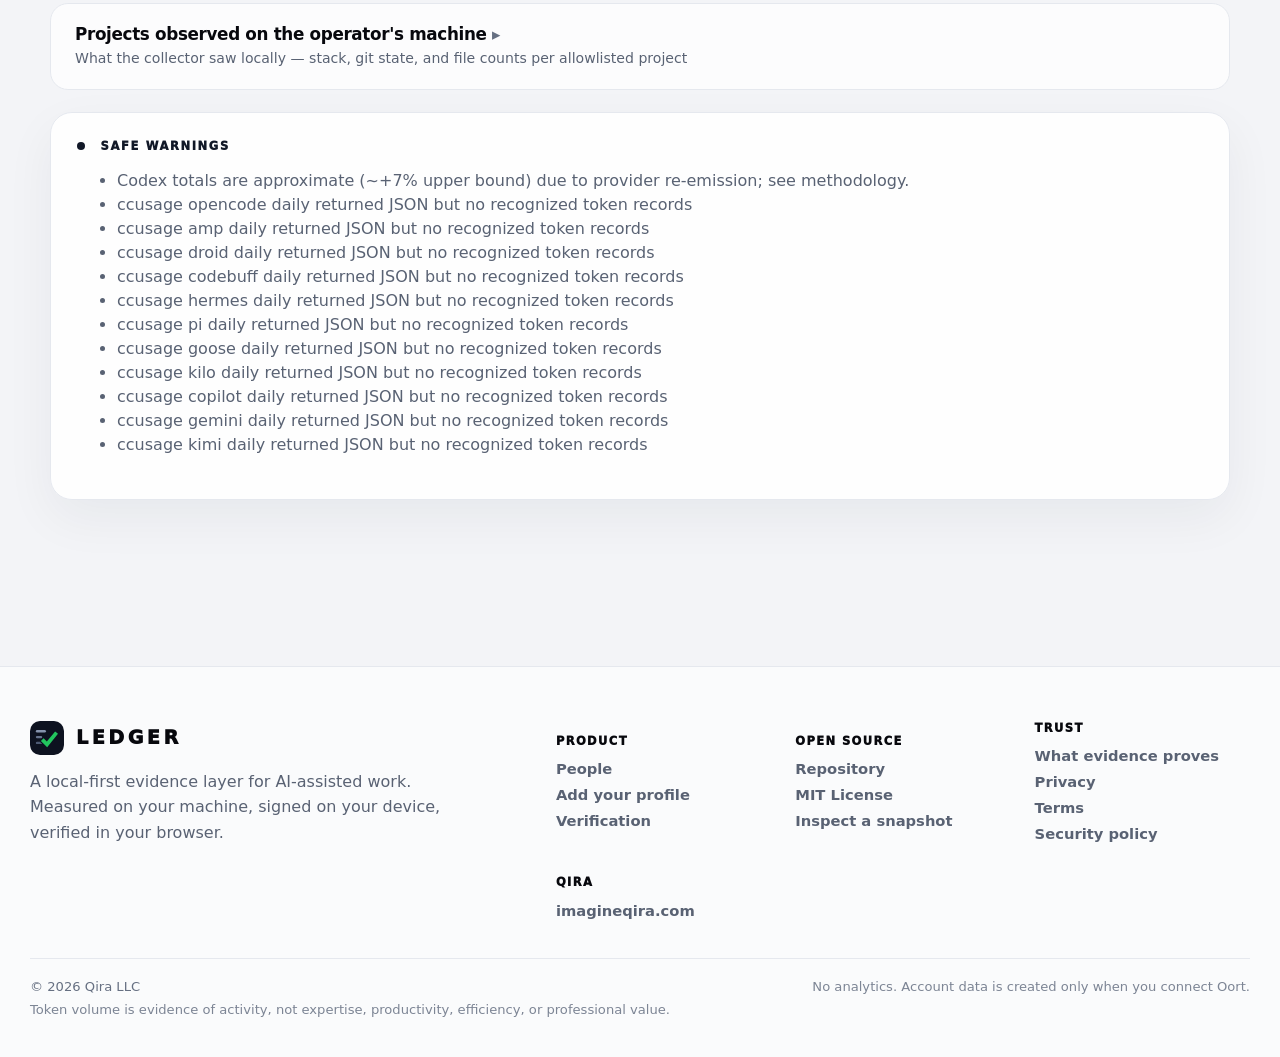
==== commit 622fc358: "release(ledger): update shared evidence copy cache version for index.html" ====
--- a/index.html
+++ b/index.html
@@ -31,7 +31,7 @@
     <meta name="twitter:description" content="Collect locally, sign on your own device, and choose if you publish. A signature can establish record integrity, not professional skill." />
     <meta name="twitter:image" content="https://ledger.imagineqira.com/og.png" />
     <script src="/assets/qira-apps/qira-product-launcher.js?v=20260808" defer></script>
-    <script type="module" crossorigin src="/assets/index-qira-e1676cfd7b.js?v=claims-20261119"></script>
+    <script type="module" crossorigin src="/assets/index-qira-e1676cfd7b.js?v=evidence-20261119"></script>
     <link rel="stylesheet" crossorigin href="/assets/index-DPDFuOQU.css">
     <link rel="stylesheet" href="/assets/ledger-home-clarity-20261119.css">
       <script type="application/ld+json">{"@context":"https://schema.org","@graph":[{"@type":"Organization","@id":"https://ledger.imagineqira.com/#org","name":"Ledger","url":"https://ledger.imagineqira.com","logo":"https://ledger.imagineqira.com/favicon.svg","description":"A local-first evidence layer for AI-assisted work. Members measure their own AI usage on their machine, sign it on their device, and publish a record anyone can verify in the browser.","parentOrganization":{"@type":"Organization","name":"Qira LLC","url":"https://imagineqira.com"}},{"@type":"WebSite","@id":"https://ledger.imagineqira.com/#website","url":"https://ledger.imagineqira.com","name":"Ledger — Evidence layer for AI-assisted work","publisher":{"@id":"https://ledger.imagineqira.com/#org"}}]}</script>
